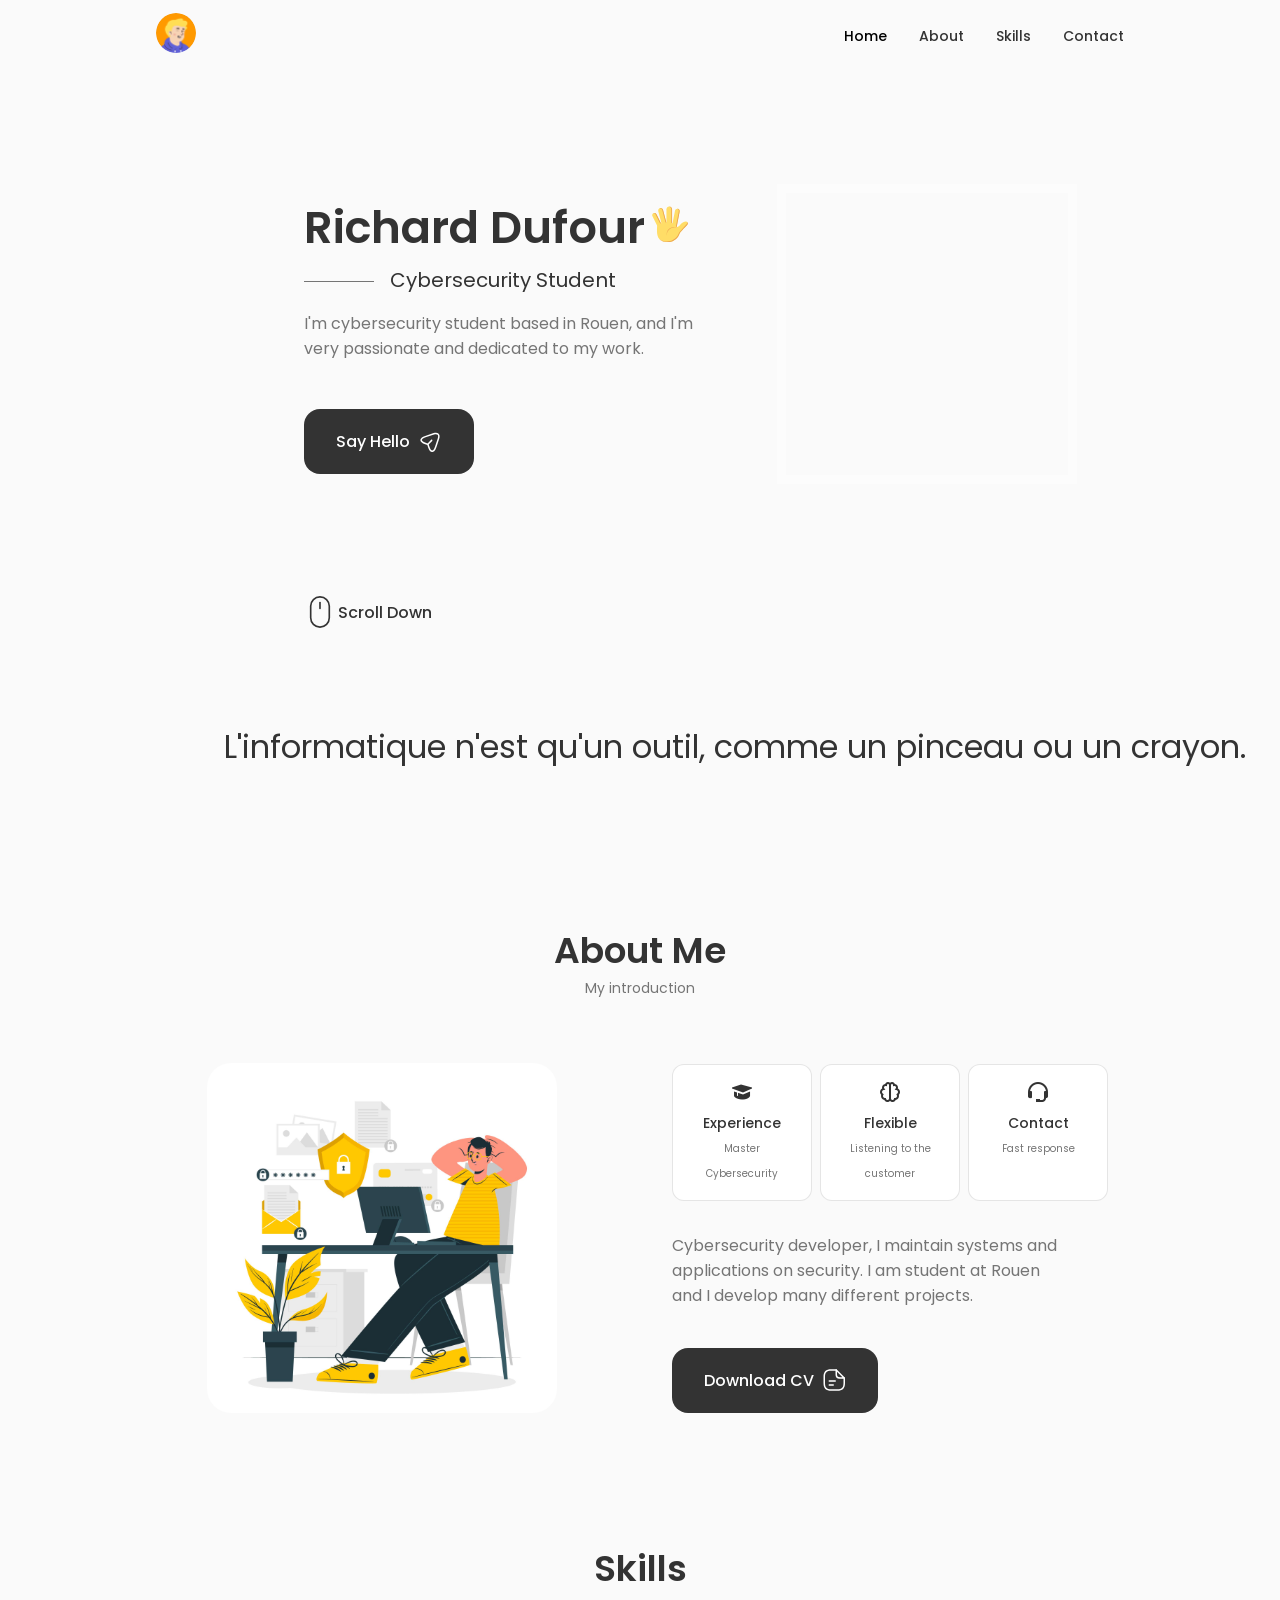
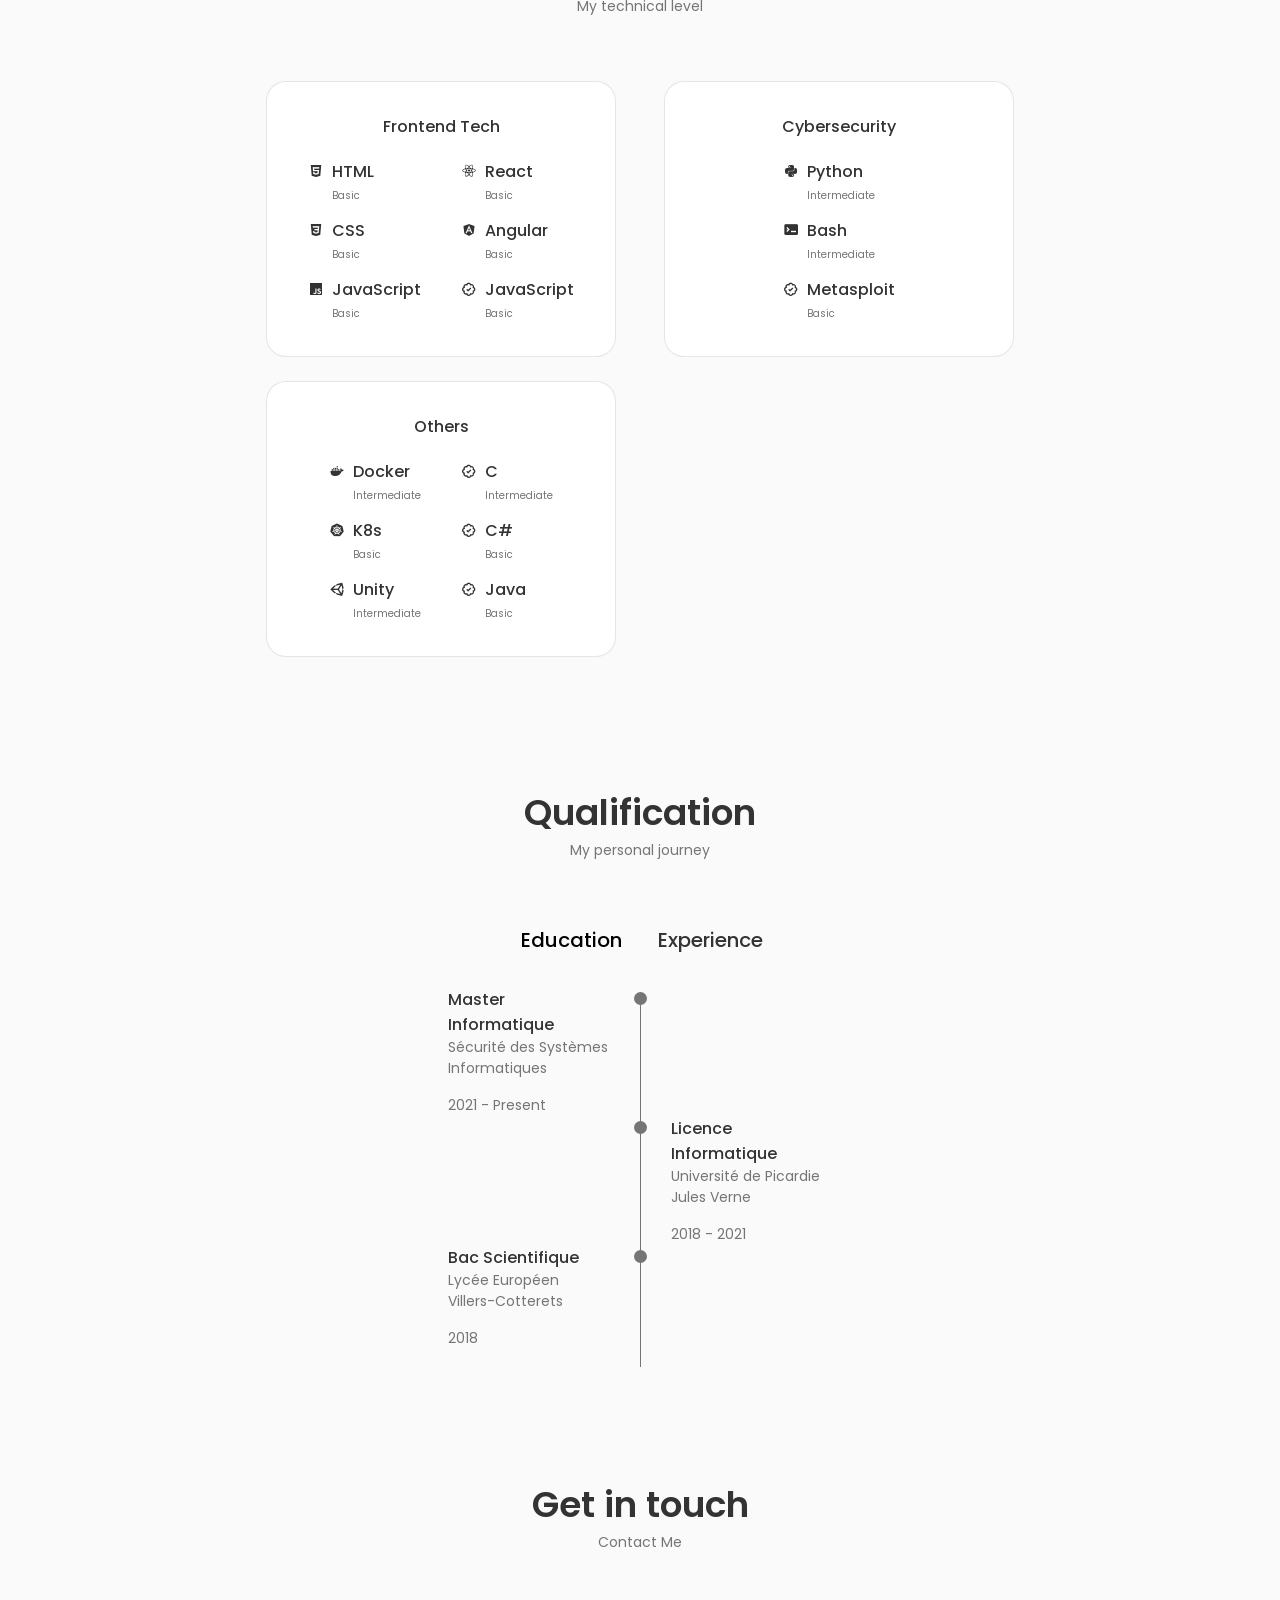
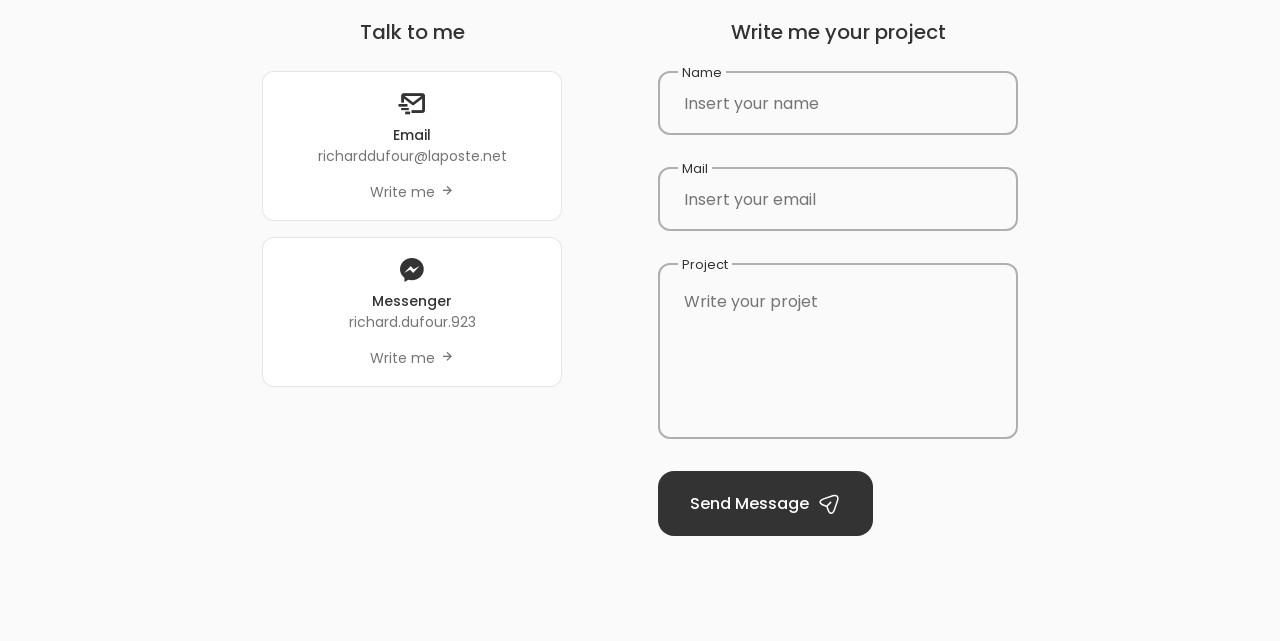
==== index.html @ b5d3a6df "Updates" ====
<!doctype html><html lang="en"><head><meta charset="utf-8"/><link rel="icon" href="/icon.ico"/><meta http-equiv="X-UA-Compatible" content="IE=edge"/><meta name="viewport" content="width=device-width,initial-scale=1"/><link href="https://unpkg.com/boxicons@2.1.4/css/boxicons.min.css" rel="stylesheet"><link rel="stylesheet" href="https://unicons.iconscout.com/release/v4.0.0/css/line.css"><title>RD Website</title><script defer="defer" src="/static/js/main.f5a60c85.js"></script><link href="/static/css/main.98c1e82d.css" rel="stylesheet"></head><body><div id="root"></div></body></html>
---- static/css/main.98c1e82d.css ----
@import url(https://fonts.googleapis.com/css2?family=Poppins:wght@400;500;600&display=swap);@import url(https://fonts.googleapis.com/css2?family=Fredoka+One&display=swap);body{-webkit-font-smoothing:antialiased;-moz-osx-font-smoothing:grayscale;font-family:-apple-system,BlinkMacSystemFont,Segoe UI,Roboto,Oxygen,Ubuntu,Cantarell,Fira Sans,Droid Sans,Helvetica Neue,sans-serif;margin:0}code{font-family:source-code-pro,Menlo,Monaco,Consolas,Courier New,monospace}:root{--header-height:3rem;--hue:0;--sat:0%;--title-color:hsl(var(--hue),var(--sat),20%);--title-color-dark:hsl(var(--hue),var(--sat),0%);--text-color:hsl(var(--hue),var(--sat),46%);--body-color:hsl(var(--hue),var(--sat),98%);--container-color:#fff;--body-font:"Poppins",sans-serif;--big-font-size:3.5rem;--h1-font-size:2.25rem;--h2-font-size:1.5rem;--h3-font-size:1.25rem;--normal-font-size:1rem;--small-font-size:0.875rem;--smaller-font-size:0.813rem;--tiny-font-size:0.625rem;--font-normal:400;--font-medium:500;--font-semi-bold:600;--mb-0-25:0.25rem;--mb-0-5:0.5rem;--mb-0-75:0.75rem;--mb-1:1rem;--mb-1-5:1.5rem;--mb-2:2rem;--mb-2-5:2.5rem;--mb-3:3rem;--z-tooltip:10;--z-fixed:100;--z-modal:1000}@media screen and (max-width:992px){:root{--big-font-size:2.75rem;--h1-font-size:1.5rem;--h2-font-size:1.25rem;--h3-font-size:1rem;--normal-font-size:0.938rem;--small-font-size:0.813rem;--smaller-font-size:0.75rem}}*{box-sizing:border-box;margin:0;padding:0}html{scroll-behavior:smooth}body,button,input,textarea{font-family:Poppins,sans-serif;font-family:var(--body-font);font-size:1rem;font-size:var(--normal-font-size)}body{background-color:#fafafa;background-color:var(--body-color);color:#757575;color:var(--text-color)}h1,h2,h3{color:#333;color:var(--title-color);font-weight:600;font-weight:var(--font-semi-bold)}ul{list-style:none}a{text-decoration:none}button{border:none;cursor:pointer;outline:none}img{height:auto;max-width:100%}.section{padding:6rem 0 2rem}.section__title{color:#333;color:var(--title-color);font-size:2.25rem;font-size:var(--h1-font-size)}.section__subtitle{display:block;font-size:.875rem;font-size:var(--small-font-size);margin-bottom:4rem}.section__subtitle,.section__title{text-align:center}.container{margin-left:auto;margin-right:auto;max-width:968px}.grid{grid-gap:1.5rem;display:grid;gap:1.5rem}.button{background-color:#333;background-color:var(--title-color);border-radius:1rem;color:#fff;color:var(--container-color);display:inline-block;font-weight:500;font-weight:var(--font-medium);padding:1.25rem 2rem}.button:hover{background-color:#000;background-color:var(--title-color-dark)}.button__icon{margin-left:.5rem;margin-left:var(--mb-0-5)}.button--flex{align-items:center;display:inline-flex}@media screen and (max-width:992px){.container{margin-left:1.5rem;margin-left:var(--mb-1-5);margin-right:1.5rem;margin-right:var(--mb-1-5)}.button{padding:1rem 1.75rem}.button__icon{height:22px;width:22px}}@media screen and (max-width:768px){body{margin:0 0 3rem;margin:0 0 var(--header-height) 0}.section{padding:2rem 0 4rem}.section__subtitle{margin-bottom:3rem;margin-bottom:var(--mb-3)}}@media screen and (max-width:350px){:root{--big-font-size:2.25rem}.container{margin-left:1rem;margin-left:var(--mb-1);margin-right:1rem;margin-right:var(--mb-1)}}.header{background-color:var(--body-color);left:0;position:fixed;top:0;width:100%;z-index:var(--z-fixed)}.nav{align-items:center;-webkit-column-gap:1rem;column-gap:1rem;display:flex;height:calc(var(--header-height) + 1.5rem);justify-content:space-between}.nav__logo,.nav__toggle{color:var(--title-color);font-weight:var(--font-medium)}.nav__logo img{width:40px}.nav__list{-webkit-column-gap:2rem;column-gap:2rem;display:flex}.nav__link{align-items:center;color:var(--title-color);display:flex;flex-direction:column;font-size:var(--small-font-size);font-weight:var(--font-medium);transition:.3s}.nav__close,.nav__icon,.nav__toggle{display:none}.active-link,.nav__link:hover{color:var(--title-color-dark)}@media screen and (max-width:768px){.header{border-top:1px solid hsla(0,2%,44%,.49)!important;bottom:0;top:auto}.nav{height:var(--header-height)}.nav__menu{background-color:var(--body-color);border-radius:1.5rem 1.5rem 0 0;bottom:-100%;box-shadow:0 -1px 4px rgba(0,0,0,.15);left:0;padding:2rem 1.5rem 4rem;position:fixed;transition:.3s;width:100%}.show-menu{bottom:0}.nav__list{grid-gap:2rem;display:grid;gap:2rem;grid-template-columns:repeat(3,1fr)}.nav__icon{font-size:1.2rem}.nav__close{bottom:.5rem;color:var(--title-color);cursor:pointer;font-size:1.5rem;position:absolute;right:1.3rem}.nav__close:hover{color:var(--title-color-dark)}.nav__toggle{cursor:pointer;font-size:1.1rem}.nav__close,.nav__icon,.nav__toggle{display:block}}@media screen and (max-width:350px){.nav__menu{padding:2rem .25rem 4rem}.nav__list{-webkit-column-gap:0;column-gap:0}}.home__container{row-gap:7rem}.home__content{align-items:center;-webkit-column-gap:2rem;column-gap:2rem;grid-template-columns:116px repeat(2,1fr);padding-top:5.5rem}.home__social{grid-row-gap:1rem;display:grid;grid-template-columns:-webkit-max-content;grid-template-columns:max-content;row-gap:1rem}.home__social-icon{color:var(--title-color);font-size:1.25rem}.home__social-icon:hover{color:var(--title-color-dark)}.home__title{font-size:2.8rem;margin-bottom:var(--mb-0-25)}.home__hand{height:38px;margin-left:.4rem;width:38px}.home__subtitle{font-size:var(--h3-font-size);font-weight:var(--font-normal);margin-bottom:var(--mb-1);padding-left:5.4rem;position:relative}.home__subtitle:before{background-color:var(--text-color);content:"";height:1px;left:0;position:absolute;top:1rem;width:70px}.home__description{margin-bottom:var(--mb-3);max-width:400px}.home__img{-webkit-animation:profile__animate 8s ease-in-out 1s infinite;animation:profile__animate 8s ease-in-out 1s infinite;background:url(/static/media/test.249091800371456c3251.png);background-position:50%;background-repeat:no-repeat;background-size:cover;box-shadow:inset 0 0 0 9px hsla(0,0%,100%,.3);height:300px;justify-self:center;order:1;width:300px}@-webkit-keyframes profile__animate{0%{border-radius:60% 40% 30% 70%/60% 30% 70% 40%}50%{border-radius:30% 60% 70% 40%/50% 60% 30% 60%}to{border-radius:60% 40% 30% 70%/60% 30% 70% 40%}}@keyframes profile__animate{0%{border-radius:60% 40% 30% 70%/60% 30% 70% 40%}50%{border-radius:30% 60% 70% 40%/50% 60% 30% 60%}to{border-radius:60% 40% 30% 70%/60% 30% 70% 40%}}.home__scroll{margin-left:9.25rem}.wheel{-webkit-animation:scroll 2s ease infinite;animation:scroll 2s ease infinite}@-webkit-keyframes scroll{0%{-webkit-transform:translateY(0);transform:translateY(0)}30%{-webkit-transform:translateY(3.75rem);transform:translateY(3.75rem)}}@keyframes scroll{0%{-webkit-transform:translateY(0);transform:translateY(0)}30%{-webkit-transform:translateY(3.75rem);transform:translateY(3.75rem)}}.home__scroll-name{color:var(--title-color);font-weight:var(--font-medium);margin-left:2px;margin-right:var(--mb-0-25)}.home__scroll-arrow{color:var(--title-color);font-size:1.25rem}@media screen and (max-width:992px){.home__content{-webkit-column-gap:1.25rem;column-gap:1.25rem;grid-template-columns:100px repeat(2,1fr)}.home__hand{height:26px;width:26px}.home__subtitle{margin-bottom:var(--mb-1);padding-left:3.75rem}.home__subtitle:before{top:.8rem;width:42px}.home__description{margin-bottom:var(--mb-2-5);max-width:none}.home__img{box-shadow:inset 0 0 0 8px hsla(0,0%,100%,.3);height:250px;width:250px}.home__scroll{margin-left:7.5rem}}@media screen and (max-width:768px){.home__content{grid-template-columns:.5fr 3fr;padding-top:3.5rem}.home__img{justify-self:auto;order:0}.home__data{grid-column:1/3}.home__img{box-shadow:inset 0 0 0 6px hsla(0,0%,100%,.3);height:200px;width:200px}.home__scroll{display:none}}@media screen and (max-width:350px){.home__img{height:180px;width:180px}.home__hand{height:22px;width:22px}}.test{align-items:center;display:grid;grid-template:100%/3fr repeat(54,1fr) 3fr;height:10rem;overflow:hidden;text-align:center}.cell{height:100%;width:100%;z-index:2}.cell:first-child:hover~.content{--partialString:"L";--size:32px;--color:var(--title-color);left:25em}.cell:nth-child(2):hover~.content{--partialString:"L'";--size:32px;--color:var(--title-color);left:25em}.cell:nth-child(3):hover~.content{--partialString:"L'i";--size:32px;--color:var(--title-color);left:25em}.cell:nth-child(4):hover~.content{--partialString:"L'in";--size:32px;--color:var(--title-color);left:25em}.cell:nth-child(5):hover~.content{--partialString:"L'inf";--size:32px;--color:var(--title-color);left:25em}.cell:nth-child(6):hover~.content{--partialString:"L'info";--size:32px;--color:var(--title-color);left:25em}.cell:nth-child(7):hover~.content{--partialString:"L'infor";--size:32px;--color:var(--title-color);left:25em}.cell:nth-child(8):hover~.content{--partialString:"L'inform";--size:32px;--color:var(--title-color);left:25em}.cell:nth-child(9):hover~.content{--partialString:"L'informa";--size:32px;--color:var(--title-color);left:25em}.cell:nth-child(10):hover~.content{--partialString:"L'informat";--size:32px;--color:var(--title-color);left:25em}.cell:nth-child(11):hover~.content{--partialString:"L'informati";--size:32px;--color:var(--title-color);left:25em}.cell:nth-child(12):hover~.content{--partialString:"L'informatiq";--size:32px;--color:var(--title-color);left:25em}.cell:nth-child(13):hover~.content{--partialString:"L'informatiqu";--size:32px;--color:var(--title-color);left:25em}.cell:nth-child(14):hover~.content{--partialString:"L'informatique";--size:32px;--color:var(--title-color);left:25em}.cell:nth-child(15):hover~.content{--partialString:"L'informatique ";--size:32px;--color:var(--title-color);left:25em}.cell:nth-child(16):hover~.content{--partialString:"L'informatique c";--size:32px;--color:var(--title-color);left:25em}.cell:nth-child(17):hover~.content{--partialString:"L'informatique c'";--size:32px;--color:var(--title-color);left:25em}.cell:nth-child(18):hover~.content{--partialString:"L'informatique c'e";--size:32px;--color:var(--title-color);left:25em}.cell:nth-child(19):hover~.content{--partialString:"L'informatique c'es";--size:32px;--color:var(--title-color);left:25em}.cell:nth-child(20):hover~.content{--partialString:"L'informatique c'est";--size:32px;--color:var(--title-color);left:25em}.cell:nth-child(21):hover~.content{--partialString:"L'informatique c'est ";--size:32px;--color:var(--title-color);left:25em}.cell:nth-child(22):hover~.content{--partialString:"L'informatique c'est m";--size:32px;--color:var(--title-color);left:25em}.cell:nth-child(23):hover~.content{--partialString:"L'informatique c'est ma";--size:32px;--color:var(--title-color);left:25em}.cell:nth-child(24):hover~.content{--partialString:"L'informatique c'est mag";--size:32px;--color:var(--title-color);left:25em}.cell:nth-child(25):hover~.content{--partialString:"L'informatique c'est magi";--size:32px;--color:var(--title-color);left:25em}.cell:nth-child(26):hover~.content{--partialString:"L'informatique c'est magiq";--size:32px;--color:var(--title-color);left:25em}.cell:nth-child(27):hover~.content{--partialString:"L'informatique c'est magiqu";--size:32px;--color:var(--title-color);left:25em}.cell:nth-child(28):hover~.content{--partialString:"L'informatique c'est magique";--size:32px;--color:var(--title-color);left:25em}.cell:nth-child(29):hover~.content{--partialString:"L'informatique c'est magique.";--size:32px;--color:var(--title-color);left:25em}.cell:nth-child(30):hover~.content,.cell:nth-child(31):hover~.content,.cell:nth-child(32):hover~.content,.cell:nth-child(33):hover~.content,.cell:nth-child(34):hover~.content,.cell:nth-child(35):hover~.content{--partialString:"L'informatique c'est magique. ";--size:32px;--color:var(--title-color);left:25em}.cell:nth-child(36):hover~.content{--partialString:"L'informatique c'est magique. 👀";--size:32px;--color:var(--title-color);left:25em}.cell:nth-child(37):hover~.content{--partialString:"L'informatique c'est magique. 🤫";--size:32px;--color:var(--title-color);left:25em}.cell:nth-child(38):hover~.content{--partialString:"L'informatique c'est magique. 😵‍💫";--size:32px;--color:var(--title-color);left:25em}.cell:nth-child(39):hover~.content{--partialString:"L'informatique c'est magique. 🥴";--size:32px;--color:var(--title-color);left:25em}.cell:nth-child(40):hover~.content{--partialString:"L'informatique c'est magique. 🙄";--size:32px;--color:var(--title-color);left:25em}.cell:nth-child(41):hover~.content{--partialString:"L'informatique c'est magique. 🫠";--size:32px;--color:var(--title-color);left:25em}.cell:nth-child(42):hover~.content{--partialString:"L'informatique c'est magique. 🤫";--size:32px;--color:var(--title-color);left:25em}.cell:nth-child(43):hover~.content,.cell:nth-child(44):hover~.content,.cell:nth-child(45):hover~.content,.cell:nth-child(46):hover~.content,.cell:nth-child(47):hover~.content,.cell:nth-child(48):hover~.content,.cell:nth-child(49):hover~.content,.cell:nth-child(50):hover~.content,.cell:nth-child(51):hover~.content,.cell:nth-child(52):hover~.content,.cell:nth-child(53):hover~.content,.cell:nth-child(54):hover~.content,.cell:nth-child(55):hover~.content{--partialString:"L'informatique c'est magique. 🧙";--size:32px;--color:var(--title-color);left:25em}.cell:nth-child(56):hover~.content{--partialString:"L'informatique n'est qu'un outil, comme un pinceau ou un crayon.";--size:32px;--color:var(--title-color);left:13em}.content{--partialString:"L'informatique n'est qu'un outil, comme un pinceau ou un crayon.";--color:#333;--size:2rem;align-items:center;display:grid;left:13em;padding:1em;position:absolute;text-align:center}.text:after{color:var(--color);content:var(--partialString);font-size:var(--size)}@media screen and (max-width:992px){.cell:first-child:hover~.content,.cell:nth-child(10):hover~.content,.cell:nth-child(11):hover~.content,.cell:nth-child(12):hover~.content,.cell:nth-child(13):hover~.content,.cell:nth-child(14):hover~.content,.cell:nth-child(15):hover~.content,.cell:nth-child(16):hover~.content,.cell:nth-child(17):hover~.content,.cell:nth-child(18):hover~.content,.cell:nth-child(19):hover~.content,.cell:nth-child(2):hover~.content,.cell:nth-child(20):hover~.content,.cell:nth-child(21):hover~.content,.cell:nth-child(22):hover~.content,.cell:nth-child(23):hover~.content,.cell:nth-child(24):hover~.content,.cell:nth-child(25):hover~.content,.cell:nth-child(26):hover~.content,.cell:nth-child(27):hover~.content,.cell:nth-child(28):hover~.content,.cell:nth-child(29):hover~.content,.cell:nth-child(3):hover~.content,.cell:nth-child(30):hover~.content,.cell:nth-child(31):hover~.content,.cell:nth-child(32):hover~.content,.cell:nth-child(33):hover~.content,.cell:nth-child(34):hover~.content,.cell:nth-child(35):hover~.content,.cell:nth-child(36):hover~.content,.cell:nth-child(37):hover~.content,.cell:nth-child(38):hover~.content,.cell:nth-child(39):hover~.content,.cell:nth-child(4):hover~.content,.cell:nth-child(40):hover~.content,.cell:nth-child(41):hover~.content,.cell:nth-child(42):hover~.content,.cell:nth-child(43):hover~.content,.cell:nth-child(44):hover~.content,.cell:nth-child(45):hover~.content,.cell:nth-child(46):hover~.content,.cell:nth-child(47):hover~.content,.cell:nth-child(48):hover~.content,.cell:nth-child(49):hover~.content,.cell:nth-child(5):hover~.content,.cell:nth-child(50):hover~.content,.cell:nth-child(51):hover~.content,.cell:nth-child(52):hover~.content,.cell:nth-child(53):hover~.content,.cell:nth-child(54):hover~.content,.cell:nth-child(55):hover~.content,.cell:nth-child(6):hover~.content,.cell:nth-child(7):hover~.content,.cell:nth-child(8):hover~.content,.cell:nth-child(9):hover~.content{left:13em}.cell:nth-child(56):hover~.content,.content{left:2em}}@media screen and (max-width:768px){.test{display:none}}.about__container{align-items:center;-webkit-column-gap:4rem;column-gap:4rem;grid-template-columns:repeat(2,1fr)}.about__img{border-radius:1.5rem;justify-self:center;width:350px}.about__info{gap:.5rem;grid-template-columns:repeat(3,140px);margin-bottom:var(--mb-2)}.about__box{background-color:var(--container-color);border:1px solid rgba(0,0,0,.1);border-radius:.75rem;padding:1rem 1.25rem;text-align:center}.about__icon{color:var(--title-color);font-size:1.5rem;margin-bottom:var(--mb-0-5)}.about__title{font-size:var(--small-font-size);font-weight:var(--font-medium)}.about__subtitle{font-size:var(--tiny-font-size)}.about__description{margin-bottom:var(--mb-2-5);padding:0 4rem 0 0}@media screen and (max-width:992px){.about__container{grid-template-columns:1fr;row-gap:2.5rem}.about__img{width:220px}.about__box{padding:.75rem .5rem}.about__data{text-align:center}.about__info{justify-content:center}.about__description{margin-bottom:2rem;padding:0 5rem}}@media screen and (max-width:576px){.about__info{grid-template-columns:repeat(3,1fr)}.about__description{padding:0}}@media screen and (max-width:350px){.about__info{grid-template-columns:repeat(2,1fr)}}.skills__container{-webkit-column-gap:3rem;column-gap:3rem;grid-template-columns:repeat(2,350px);justify-content:center}.skills__content{background-color:var(--container-color);border:1px solid rgba(0,0,0,.1);border-radius:1.25rem;padding:2rem 4rem}.skills__title{font-size:var(--normal-font-size);font-weight:var(--font-medium);margin-bottom:var(--mb-1-5);text-align:center}.skills__box{-webkit-column-gap:2.5rem;column-gap:2.5rem;display:flex;justify-content:center}.skills__group{grid-row-gap:1rem;align-items:flex-start;display:grid;row-gap:1rem}.skills__data{-webkit-column-gap:.5rem;column-gap:.5rem;display:flex}.skills .bx{color:var(--title-color);font-size:1rem}.skills__name{font-size:var(--normal-font-size);font-weight:var(--font-medium);line-height:18px}.skills__level{font-size:var(--tiny-font-size)}@media screen and (max-width:992px){.skills__container{grid-template-columns:-webkit-max-content;grid-template-columns:max-content;row-gap:2rem}}@media screen and (max-width:576px){.skills__container{grid-template-columns:1fr}.skills__content{padding:1.5rem}}@media screen and (max-width:350px){.skills__box{-webkit-column-gap:1.25rem;column-gap:1.25rem}.skills__name{font-size:var(--small-font-size)}}.qualification__container{max-width:768px}.qualification__tabs{display:flex;justify-content:center;margin-bottom:var(--mb-2)}.qualification__button{color:var(--title-color);cursor:pointer;font-size:var(--h3-font-size);font-weight:var(--font-medium);margin:0 var(--mb-1)}.qualification__button:hover{box-shadow:0 4px 2px -2px #000;color:var(--title-color-dark)}.qualification__icon{font-size:1.8rem;margin-right:var(--mb-0-25)}.qualification__active{color:var(--title-color-dark)}.qualification__sections{display:grid;grid-template-columns:.5fr;justify-content:center}.qualification__content{display:none}.qualification__content-active{display:block}.qualification__data{grid-column-gap:1.5rem;-webkit-column-gap:1.5rem;column-gap:1.5rem;display:grid;grid-template-columns:1fr -webkit-max-content 1fr;grid-template-columns:1fr max-content 1fr}.qualification__title{font-size:var(--normal-font-size);font-weight:var(--font-medium)}.qualification__subtitle{display:inline-block;margin-bottom:var(--mb-1)}.qualification__calender,.qualification__subtitle{font-size:var(--small-font-size)}.qualification__rounder{background-color:var(--text-color);border-radius:50%;display:inline-block;height:13px;width:13px}.qualification__line{background-color:var(--text-color);display:block;height:100%;-webkit-transform:translate(6px,-7px);transform:translate(6px,-7px);width:1px}@media screen and (max-width:992px){.qualification__container{margin-left:auto;margin-right:auto}}@media screen and (max-width:768px){.qualification__container{margin-left:var(--mb-1-5);margin-right:var(--mb-1-5)}}@media screen and (max-width:576px){.qualification__sections{grid-template-columns:none}.qualification__button{margin:0 var(--mb-0-75)}}@media screen and (max-width:350px){.qualification__data{gap:.5rem}}.contact__container{-webkit-column-gap:6rem;column-gap:6rem;grid-template-columns:repeat(2,-webkit-max-content);grid-template-columns:repeat(2,max-content);justify-content:center;padding-bottom:3rem}.contact__title{font-size:var(--h3-font-size);font-weight:var(--font-medium);margin-bottom:var(--mb-1-5);text-align:center}.contact__info{grid-row-gap:1rem;display:grid;grid-template-columns:300px;row-gap:1rem}.contact__card{background-color:var(--container-color);border:1px solid rgba(0,0,0,.1);border-radius:.75rem;padding:1rem;text-align:center}.contact__card-icon{color:var(--title-color);font-size:2rem;margin-bottom:var(--mb-0-25)}.contact__card-data,.contact__card-title{font-size:var(--small-font-size)}.contact__card-title{font-weight:var(--font-medium)}.contact__card-data{display:block;margin-bottom:var(--mb-0-75)}.contact__button{align-items:center;color:var(--text-color);-webkit-column-gap:.25rem;column-gap:.25rem;display:inline-block;font-size:var(--small-font-size);justify-content:center}.contact__button-icon{font-size:1rem;transition:.3s}.contact__button:hover .contact__button-icon{-webkit-transform:translate(.25rem);transform:translate(.25rem)}.contact__form{width:360px}.contact__form-div{height:4rem;margin-bottom:var(--mb-2);position:relative}.contact__form-input{background:none;border:2px solid rgba(0,0,0,.3);border-radius:.75rem;color:var(--text-color);height:100%;left:0;outline:none;padding:1.5rem;position:absolute;top:0;width:100%;z-index:1}.contact__form-tag{background-color:var(--body-color);color:var(--title-color);font-size:var(--smaller-font-size);left:1.25rem;padding:.25rem;position:absolute;top:-.75rem;z-index:10}.contact__form-area{height:11rem}.contact__form-area textarea{resize:none}@media screen and (max-width:992px){.contact__container{-webkit-column-gap:3rem;column-gap:3rem}}@media screen and (max-width:768px){.contact__container{grid-template-columns:1fr;row-gap:3rem}.contact__info{justify-content:center}.contact__form{margin:0 auto}}@media screen and (max-width:576px){.contact__info{grid-template-columns:1fr}.contact__form{width:100%}}
/*# sourceMappingURL=main.98c1e82d.css.map*/
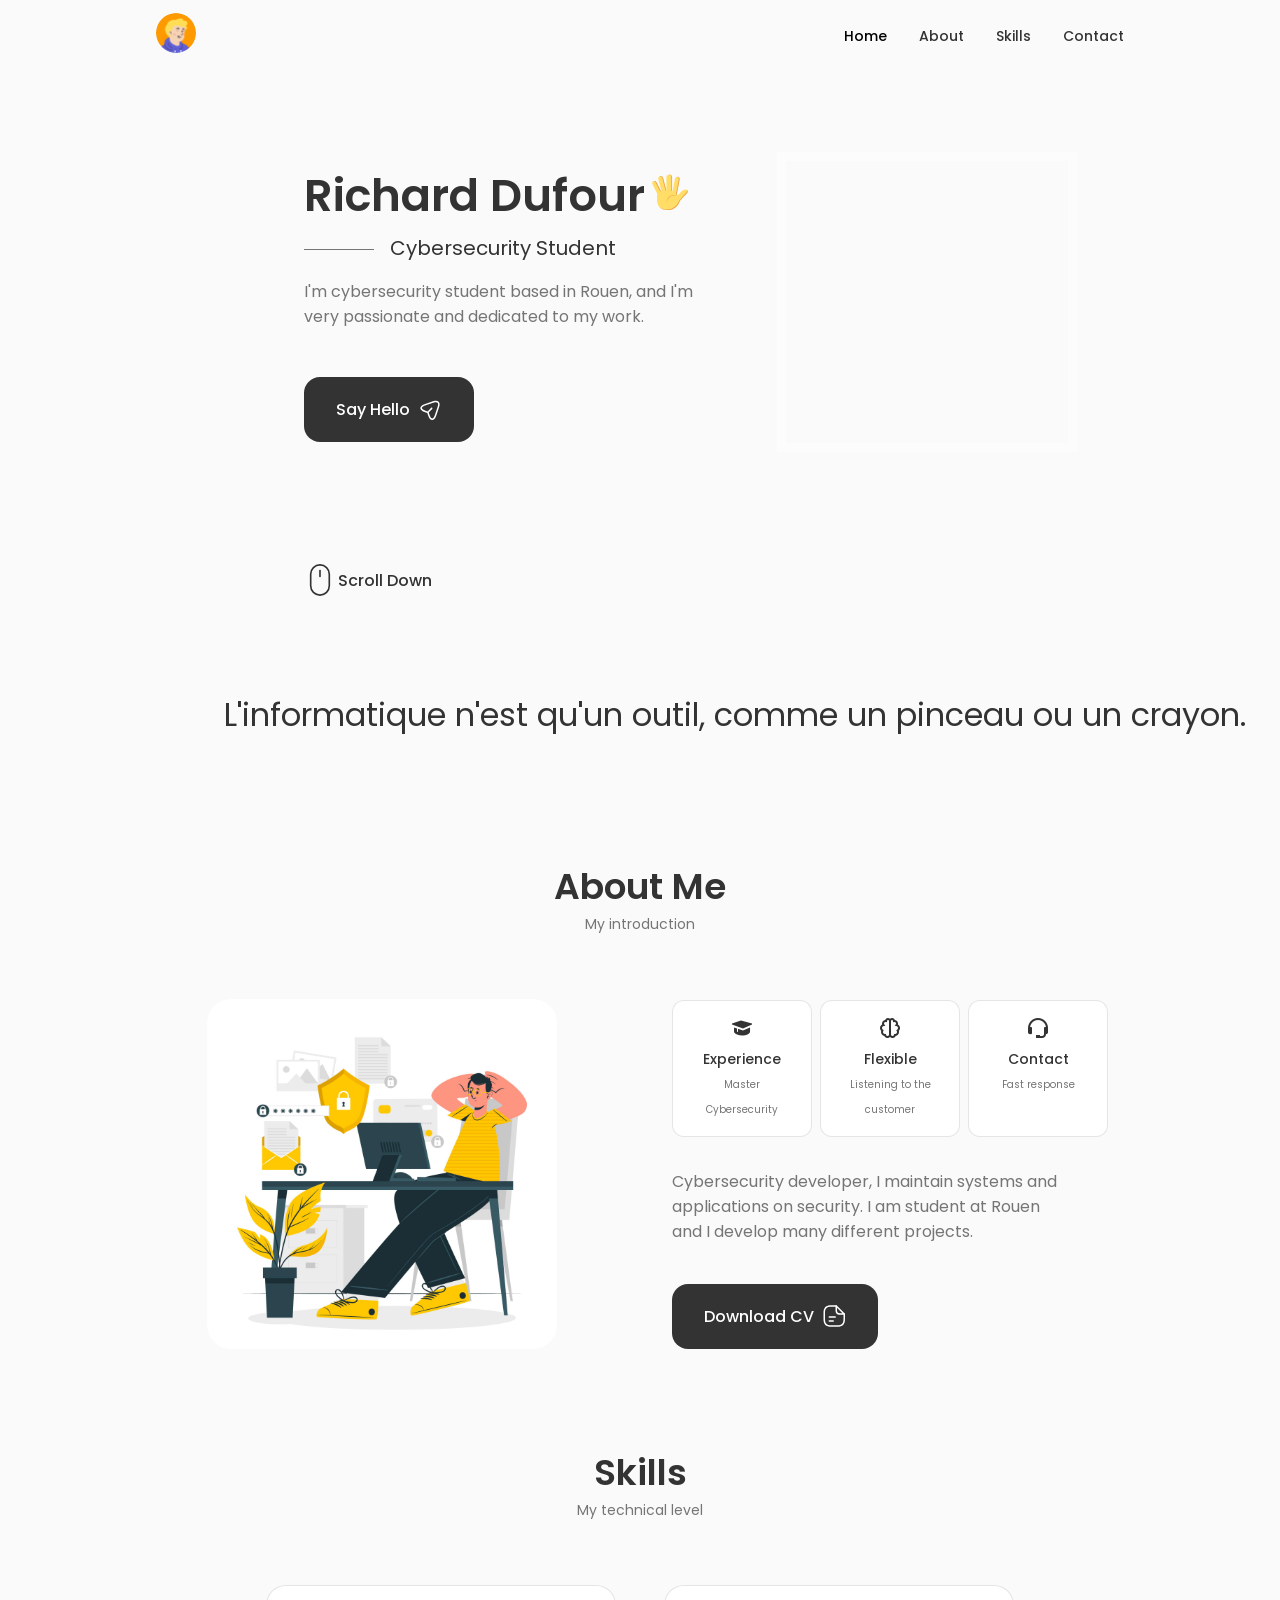
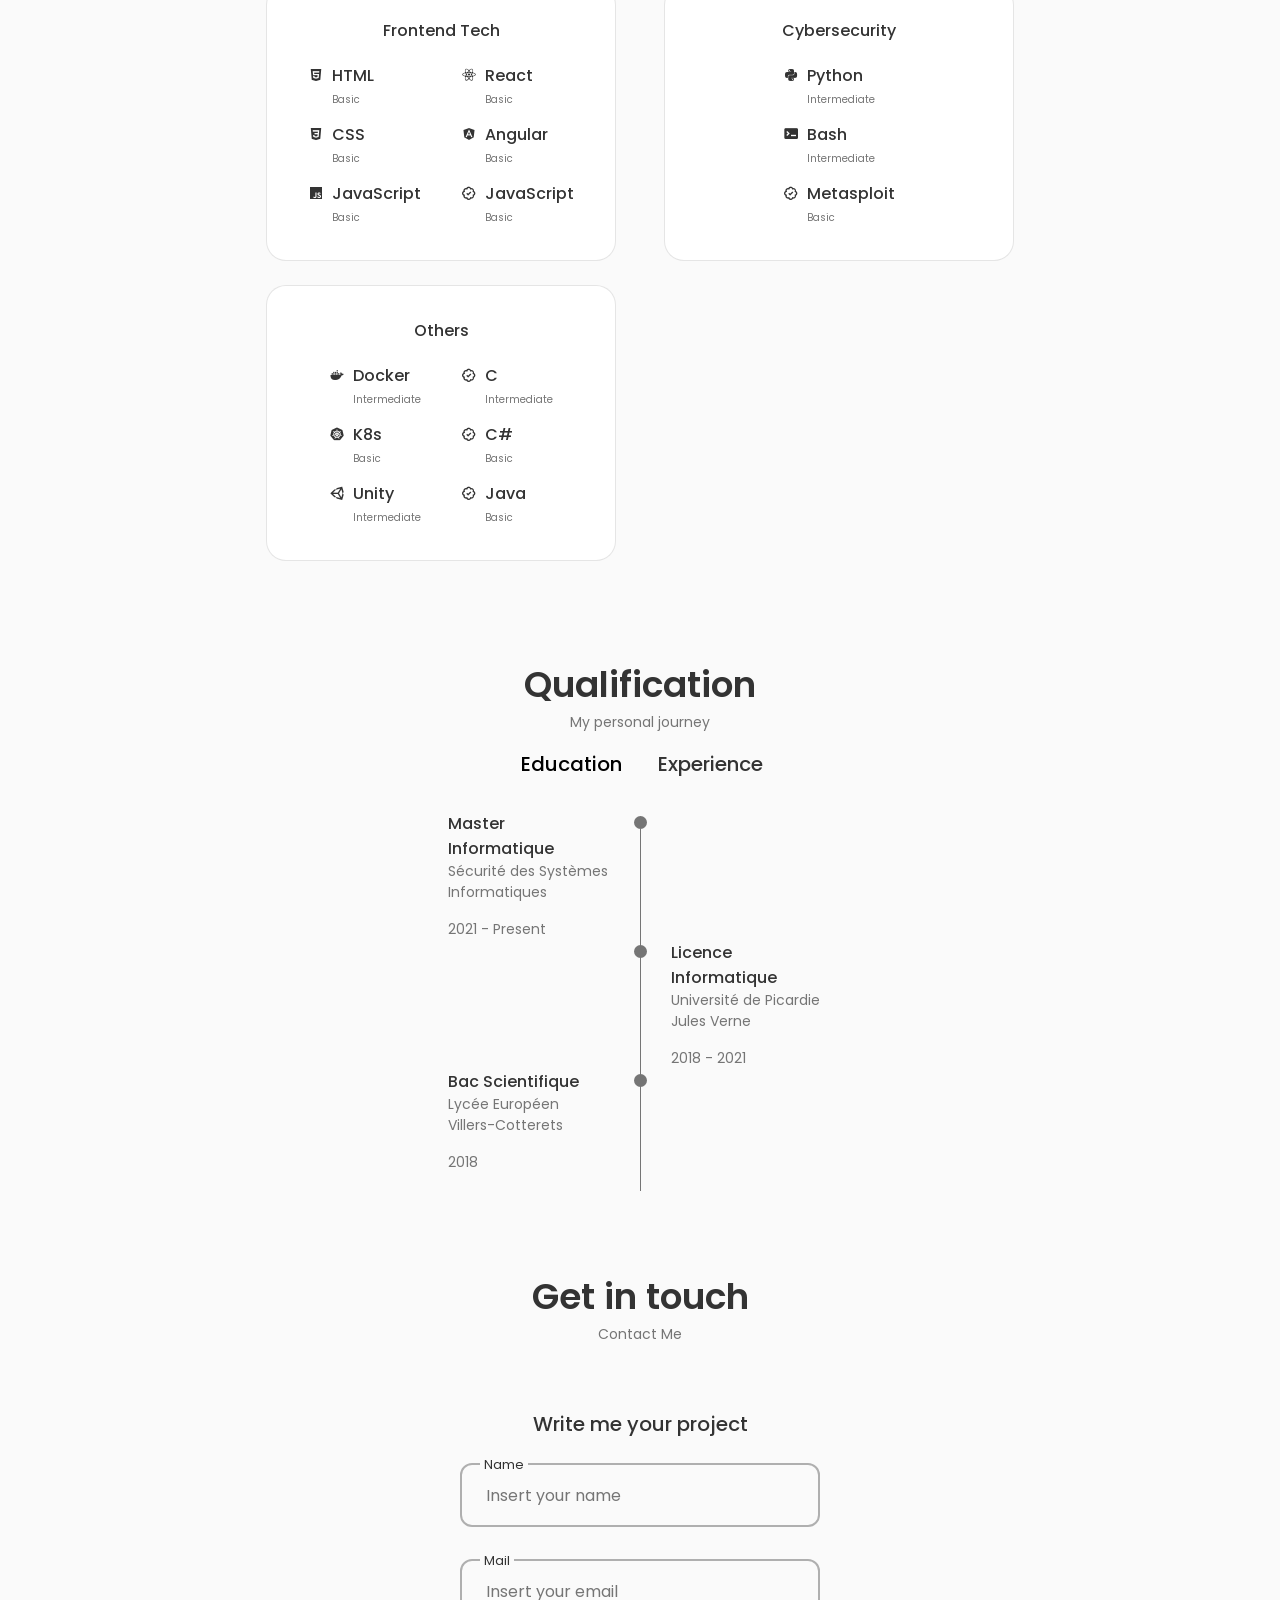
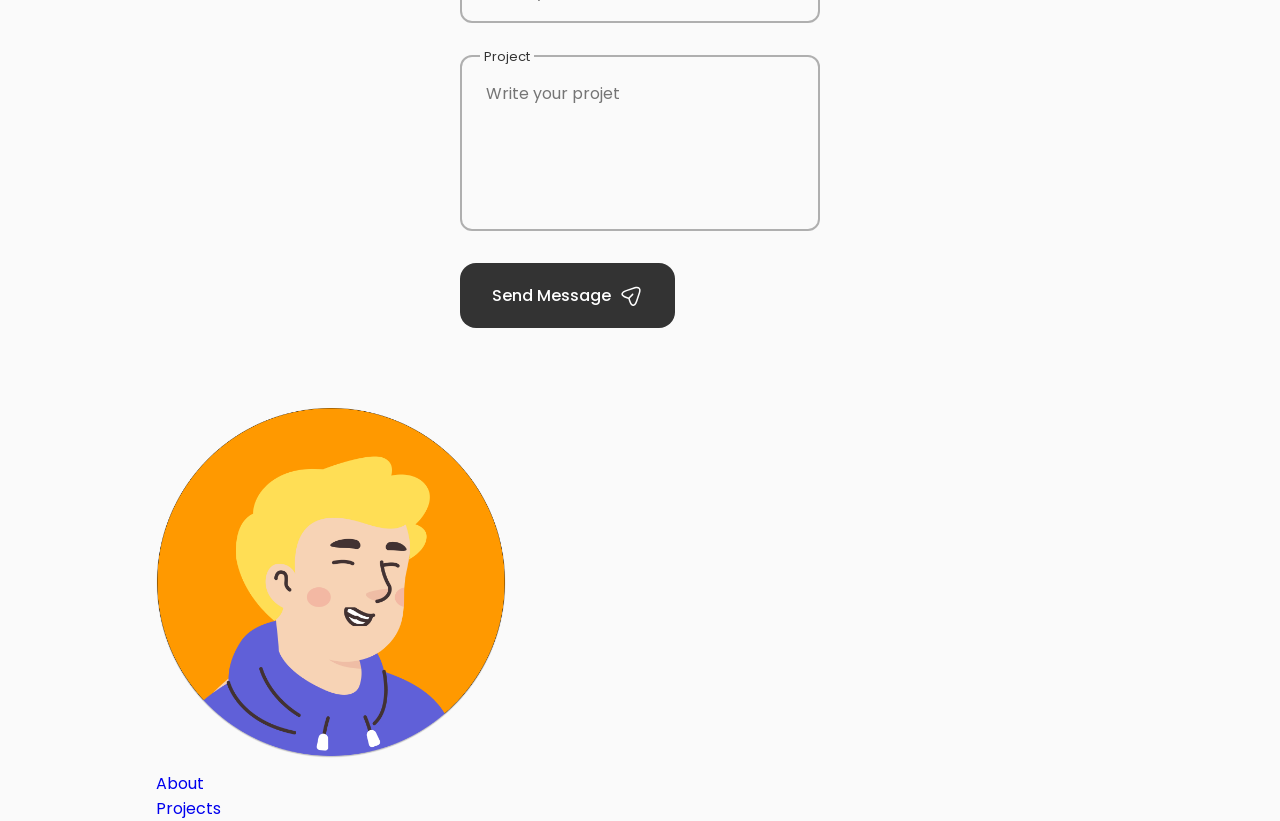
==== commit dc2e3661: "Updates" ====
--- a/index.html
+++ b/index.html
@@ -1 +1 @@
-<!doctype html><html lang="en"><head><meta charset="utf-8"/><link rel="icon" href="/icon.ico"/><meta http-equiv="X-UA-Compatible" content="IE=edge"/><meta name="viewport" content="width=device-width,initial-scale=1"/><link href="https://unpkg.com/boxicons@2.1.4/css/boxicons.min.css" rel="stylesheet"><link rel="stylesheet" href="https://unicons.iconscout.com/release/v4.0.0/css/line.css"><title>RD Website</title><script defer="defer" src="/static/js/main.f5a60c85.js"></script><link href="/static/css/main.98c1e82d.css" rel="stylesheet"></head><body><div id="root"></div></body></html>+<!doctype html><html lang="en"><head><meta charset="utf-8"/><link rel="icon" href="/icon.ico"/><meta http-equiv="X-UA-Compatible" content="IE=edge"/><meta name="viewport" content="width=device-width,initial-scale=1"/><link href="https://unpkg.com/boxicons@2.1.4/css/boxicons.min.css" rel="stylesheet"><link rel="stylesheet" href="https://unicons.iconscout.com/release/v4.0.0/css/line.css"><title>RD Website</title><script defer="defer" src="/static/js/main.3480d76b.js"></script><link href="/static/css/main.612f932b.css" rel="stylesheet"></head><body><div id="root"></div></body></html>
--- a/static/css/main.612f932b.css
+++ b/static/css/main.612f932b.css
@@ -0,0 +1,2 @@
+@import url(https://fonts.googleapis.com/css2?family=Poppins:wght@400;500;600&display=swap);@import url(https://fonts.googleapis.com/css2?family=Fredoka+One&display=swap);body{-webkit-font-smoothing:antialiased;-moz-osx-font-smoothing:grayscale;font-family:-apple-system,BlinkMacSystemFont,Segoe UI,Roboto,Oxygen,Ubuntu,Cantarell,Fira Sans,Droid Sans,Helvetica Neue,sans-serif;margin:0}code{font-family:source-code-pro,Menlo,Monaco,Consolas,Courier New,monospace}:root{--header-height:3rem;--hue:0;--sat:0%;--title-color:hsl(var(--hue),var(--sat),20%);--title-color-dark:hsl(var(--hue),var(--sat),0%);--text-color:hsl(var(--hue),var(--sat),46%);--body-color:hsl(var(--hue),var(--sat),98%);--container-color:#fff;--body-font:"Poppins",sans-serif;--big-font-size:3.5rem;--h1-font-size:2.25rem;--h2-font-size:1.5rem;--h3-font-size:1.25rem;--normal-font-size:1rem;--small-font-size:0.875rem;--smaller-font-size:0.813rem;--tiny-font-size:0.625rem;--font-normal:400;--font-medium:500;--font-semi-bold:600;--mb-0-25:0.25rem;--mb-0-5:0.5rem;--mb-0-75:0.75rem;--mb-1:1rem;--mb-1-5:1.5rem;--mb-2:2rem;--mb-2-5:2.5rem;--mb-3:3rem;--z-tooltip:10;--z-fixed:100;--z-modal:1000}@media screen and (max-width:992px){:root{--big-font-size:2.75rem;--h1-font-size:1.5rem;--h2-font-size:1.25rem;--h3-font-size:1rem;--normal-font-size:0.938rem;--small-font-size:0.813rem;--smaller-font-size:0.75rem}}*{box-sizing:border-box;margin:0;padding:0}html{scroll-behavior:smooth}body,button,input,textarea{font-family:Poppins,sans-serif;font-family:var(--body-font);font-size:1rem;font-size:var(--normal-font-size)}body{background-color:#fafafa;background-color:var(--body-color);color:#757575;color:var(--text-color)}h1,h2,h3{color:#333;color:var(--title-color);font-weight:600;font-weight:var(--font-semi-bold)}ul{list-style:none}a{text-decoration:none}button{border:none;cursor:pointer;outline:none}img{height:auto;max-width:100%}.section{padding:4rem 0 2rem}.section__title{color:#333;color:var(--title-color);font-size:2.25rem;font-size:var(--h1-font-size)}.section__subtitle{display:block;font-size:.875rem;font-size:var(--small-font-size);margin-bottom:4rem}.section__subtitle,.section__title{text-align:center}.container{margin-left:auto;margin-right:auto;max-width:968px}.grid{grid-gap:1.5rem;display:grid;gap:1.5rem}.button{background-color:#333;background-color:var(--title-color);border-radius:1rem;color:#fff;color:var(--container-color);display:inline-block;font-weight:500;font-weight:var(--font-medium);padding:1.25rem 2rem}.button:hover{background-color:#000;background-color:var(--title-color-dark)}.button__icon{margin-left:.5rem;margin-left:var(--mb-0-5)}.button--flex{align-items:center;display:inline-flex}@media screen and (max-width:992px){.container{margin-left:1.5rem;margin-left:var(--mb-1-5);margin-right:1.5rem;margin-right:var(--mb-1-5)}.button{padding:1rem 1.75rem}.button__icon{height:22px;width:22px}}@media screen and (max-width:768px){body{margin:0 0 3rem;margin:0 0 var(--header-height) 0}.section{padding:2rem 0 4rem}.section__subtitle{margin-bottom:3rem;margin-bottom:var(--mb-3)}}@media screen and (max-width:350px){:root{--big-font-size:2.25rem}.container{margin-left:1rem;margin-left:var(--mb-1);margin-right:1rem;margin-right:var(--mb-1)}}.header{background-color:var(--body-color);left:0;position:fixed;top:0;width:100%;z-index:var(--z-fixed)}.nav{align-items:center;-webkit-column-gap:1rem;column-gap:1rem;display:flex;height:calc(var(--header-height) + 1.5rem);justify-content:space-between}.nav__logo,.nav__toggle{color:var(--title-color);font-weight:var(--font-medium)}.nav__logo img{width:40px}.nav__list{-webkit-column-gap:2rem;column-gap:2rem;display:flex}.nav__link{align-items:center;color:var(--title-color);display:flex;flex-direction:column;font-size:var(--small-font-size);font-weight:var(--font-medium);transition:.3s}.nav__close,.nav__icon,.nav__toggle{display:none}.active-link,.nav__link:hover{color:var(--title-color-dark)}@media screen and (max-width:768px){.header{border-top:1px solid hsla(0,2%,44%,.49)!important;bottom:0;top:auto}.nav{height:var(--header-height)}.nav__menu{background-color:var(--body-color);border-radius:1.5rem 1.5rem 0 0;bottom:-100%;box-shadow:0 -1px 4px rgba(0,0,0,.15);left:0;padding:2rem 1.5rem 4rem;position:fixed;transition:.3s;width:100%}.show-menu{bottom:0}.nav__list{grid-gap:2rem;display:grid;gap:2rem;grid-template-columns:repeat(3,1fr)}.nav__icon{font-size:1.2rem}.nav__close{bottom:.5rem;color:var(--title-color);cursor:pointer;font-size:1.5rem;position:absolute;right:1.3rem}.nav__close:hover{color:var(--title-color-dark)}.nav__toggle{cursor:pointer;font-size:1.1rem}.nav__close,.nav__icon,.nav__toggle{display:block}}@media screen and (max-width:350px){.nav__menu{padding:2rem .25rem 4rem}.nav__list{-webkit-column-gap:0;column-gap:0}}.home__container{row-gap:7rem}.home__content{align-items:center;-webkit-column-gap:2rem;column-gap:2rem;grid-template-columns:116px repeat(2,1fr);padding-top:5.5rem}.home__social{grid-row-gap:1rem;display:grid;grid-template-columns:-webkit-max-content;grid-template-columns:max-content;row-gap:1rem}.home__social-icon{color:var(--title-color);font-size:1.25rem}.home__social-icon:hover{color:var(--title-color-dark)}.home__title{font-size:2.8rem;margin-bottom:var(--mb-0-25)}.home__hand{height:38px;margin-left:.4rem;width:38px}.home__subtitle{font-size:var(--h3-font-size);font-weight:var(--font-normal);margin-bottom:var(--mb-1);padding-left:5.4rem;position:relative}.home__subtitle:before{background-color:var(--text-color);content:"";height:1px;left:0;position:absolute;top:1rem;width:70px}.home__description{margin-bottom:var(--mb-3);max-width:400px}.home__img{-webkit-animation:profile__animate 8s ease-in-out 1s infinite;animation:profile__animate 8s ease-in-out 1s infinite;background:url(/static/media/test.249091800371456c3251.png);background-position:50%;background-repeat:no-repeat;background-size:cover;box-shadow:inset 0 0 0 9px hsla(0,0%,100%,.3);height:300px;justify-self:center;order:1;width:300px}@-webkit-keyframes profile__animate{0%{border-radius:60% 40% 30% 70%/60% 30% 70% 40%}50%{border-radius:30% 60% 70% 40%/50% 60% 30% 60%}to{border-radius:60% 40% 30% 70%/60% 30% 70% 40%}}@keyframes profile__animate{0%{border-radius:60% 40% 30% 70%/60% 30% 70% 40%}50%{border-radius:30% 60% 70% 40%/50% 60% 30% 60%}to{border-radius:60% 40% 30% 70%/60% 30% 70% 40%}}.home__scroll{margin-left:9.25rem}.wheel{-webkit-animation:scroll 2s ease infinite;animation:scroll 2s ease infinite}@-webkit-keyframes scroll{0%{-webkit-transform:translateY(0);transform:translateY(0)}30%{-webkit-transform:translateY(3.75rem);transform:translateY(3.75rem)}}@keyframes scroll{0%{-webkit-transform:translateY(0);transform:translateY(0)}30%{-webkit-transform:translateY(3.75rem);transform:translateY(3.75rem)}}.home__scroll-name{color:var(--title-color);font-weight:var(--font-medium);margin-left:2px;margin-right:var(--mb-0-25)}.home__scroll-arrow{color:var(--title-color);font-size:1.25rem}@media screen and (max-width:992px){.home__content{-webkit-column-gap:1.25rem;column-gap:1.25rem;grid-template-columns:100px repeat(2,1fr)}.home__hand{height:26px;width:26px}.home__subtitle{margin-bottom:var(--mb-1);padding-left:3.75rem}.home__subtitle:before{top:.8rem;width:42px}.home__description{margin-bottom:var(--mb-2-5);max-width:none}.home__img{box-shadow:inset 0 0 0 8px hsla(0,0%,100%,.3);height:250px;width:250px}.home__scroll{margin-left:7.5rem}}@media screen and (max-width:768px){.home__content{grid-template-columns:.5fr 3fr;padding-top:3.5rem}.home__img{justify-self:auto;order:0}.home__data{grid-column:1/3}.home__img{box-shadow:inset 0 0 0 6px hsla(0,0%,100%,.3);height:200px;width:200px}.home__scroll{display:none}}@media screen and (max-width:350px){.home__img{height:180px;width:180px}.home__hand{height:22px;width:22px}}.test{align-items:center;display:grid;grid-template:100%/3fr repeat(54,1fr) 3fr;height:10rem;overflow:hidden;text-align:center}.cell{height:100%;width:100%;z-index:2}.cell:first-child:hover~.content{--partialString:"L";--size:32px;--color:var(--title-color);left:25em}.cell:nth-child(2):hover~.content{--partialString:"L'";--size:32px;--color:var(--title-color);left:25em}.cell:nth-child(3):hover~.content{--partialString:"L'i";--size:32px;--color:var(--title-color);left:25em}.cell:nth-child(4):hover~.content{--partialString:"L'in";--size:32px;--color:var(--title-color);left:25em}.cell:nth-child(5):hover~.content{--partialString:"L'inf";--size:32px;--color:var(--title-color);left:25em}.cell:nth-child(6):hover~.content{--partialString:"L'info";--size:32px;--color:var(--title-color);left:25em}.cell:nth-child(7):hover~.content{--partialString:"L'infor";--size:32px;--color:var(--title-color);left:25em}.cell:nth-child(8):hover~.content{--partialString:"L'inform";--size:32px;--color:var(--title-color);left:25em}.cell:nth-child(9):hover~.content{--partialString:"L'informa";--size:32px;--color:var(--title-color);left:25em}.cell:nth-child(10):hover~.content{--partialString:"L'informat";--size:32px;--color:var(--title-color);left:25em}.cell:nth-child(11):hover~.content{--partialString:"L'informati";--size:32px;--color:var(--title-color);left:25em}.cell:nth-child(12):hover~.content{--partialString:"L'informatiq";--size:32px;--color:var(--title-color);left:25em}.cell:nth-child(13):hover~.content{--partialString:"L'informatiqu";--size:32px;--color:var(--title-color);left:25em}.cell:nth-child(14):hover~.content{--partialString:"L'informatique";--size:32px;--color:var(--title-color);left:25em}.cell:nth-child(15):hover~.content{--partialString:"L'informatique ";--size:32px;--color:var(--title-color);left:25em}.cell:nth-child(16):hover~.content{--partialString:"L'informatique c";--size:32px;--color:var(--title-color);left:25em}.cell:nth-child(17):hover~.content{--partialString:"L'informatique c'";--size:32px;--color:var(--title-color);left:25em}.cell:nth-child(18):hover~.content{--partialString:"L'informatique c'e";--size:32px;--color:var(--title-color);left:25em}.cell:nth-child(19):hover~.content{--partialString:"L'informatique c'es";--size:32px;--color:var(--title-color);left:25em}.cell:nth-child(20):hover~.content{--partialString:"L'informatique c'est";--size:32px;--color:var(--title-color);left:25em}.cell:nth-child(21):hover~.content{--partialString:"L'informatique c'est ";--size:32px;--color:var(--title-color);left:25em}.cell:nth-child(22):hover~.content{--partialString:"L'informatique c'est m";--size:32px;--color:var(--title-color);left:25em}.cell:nth-child(23):hover~.content{--partialString:"L'informatique c'est ma";--size:32px;--color:var(--title-color);left:25em}.cell:nth-child(24):hover~.content{--partialString:"L'informatique c'est mag";--size:32px;--color:var(--title-color);left:25em}.cell:nth-child(25):hover~.content{--partialString:"L'informatique c'est magi";--size:32px;--color:var(--title-color);left:25em}.cell:nth-child(26):hover~.content{--partialString:"L'informatique c'est magiq";--size:32px;--color:var(--title-color);left:25em}.cell:nth-child(27):hover~.content{--partialString:"L'informatique c'est magiqu";--size:32px;--color:var(--title-color);left:25em}.cell:nth-child(28):hover~.content{--partialString:"L'informatique c'est magique";--size:32px;--color:var(--title-color);left:25em}.cell:nth-child(29):hover~.content{--partialString:"L'informatique c'est magique.";--size:32px;--color:var(--title-color);left:25em}.cell:nth-child(30):hover~.content,.cell:nth-child(31):hover~.content,.cell:nth-child(32):hover~.content,.cell:nth-child(33):hover~.content,.cell:nth-child(34):hover~.content,.cell:nth-child(35):hover~.content{--partialString:"L'informatique c'est magique. ";--size:32px;--color:var(--title-color);left:25em}.cell:nth-child(36):hover~.content{--partialString:"L'informatique c'est magique. 👀";--size:32px;--color:var(--title-color);left:25em}.cell:nth-child(37):hover~.content{--partialString:"L'informatique c'est magique. 🤫";--size:32px;--color:var(--title-color);left:25em}.cell:nth-child(38):hover~.content{--partialString:"L'informatique c'est magique. 😵‍💫";--size:32px;--color:var(--title-color);left:25em}.cell:nth-child(39):hover~.content{--partialString:"L'informatique c'est magique. 🥴";--size:32px;--color:var(--title-color);left:25em}.cell:nth-child(40):hover~.content{--partialString:"L'informatique c'est magique. 🙄";--size:32px;--color:var(--title-color);left:25em}.cell:nth-child(41):hover~.content{--partialString:"L'informatique c'est magique. 🫠";--size:32px;--color:var(--title-color);left:25em}.cell:nth-child(42):hover~.content{--partialString:"L'informatique c'est magique. 🤫";--size:32px;--color:var(--title-color);left:25em}.cell:nth-child(43):hover~.content,.cell:nth-child(44):hover~.content,.cell:nth-child(45):hover~.content,.cell:nth-child(46):hover~.content,.cell:nth-child(47):hover~.content,.cell:nth-child(48):hover~.content,.cell:nth-child(49):hover~.content,.cell:nth-child(50):hover~.content,.cell:nth-child(51):hover~.content,.cell:nth-child(52):hover~.content,.cell:nth-child(53):hover~.content,.cell:nth-child(54):hover~.content,.cell:nth-child(55):hover~.content{--partialString:"L'informatique c'est magique. 🧙";--size:32px;--color:var(--title-color);left:25em}.cell:nth-child(56):hover~.content{--partialString:"L'informatique n'est qu'un outil, comme un pinceau ou un crayon.";--size:32px;--color:var(--title-color);left:13em}.content{--partialString:"L'informatique n'est qu'un outil, comme un pinceau ou un crayon.";--color:#333;--size:2rem;align-items:center;display:grid;left:13em;padding:1em;position:absolute;text-align:center}.text:after{color:var(--color);content:var(--partialString);font-size:var(--size)}@media screen and (max-width:992px){.cell:first-child:hover~.content,.cell:nth-child(10):hover~.content,.cell:nth-child(11):hover~.content,.cell:nth-child(12):hover~.content,.cell:nth-child(13):hover~.content,.cell:nth-child(14):hover~.content,.cell:nth-child(15):hover~.content,.cell:nth-child(16):hover~.content,.cell:nth-child(17):hover~.content,.cell:nth-child(18):hover~.content,.cell:nth-child(19):hover~.content,.cell:nth-child(2):hover~.content,.cell:nth-child(20):hover~.content,.cell:nth-child(21):hover~.content,.cell:nth-child(22):hover~.content,.cell:nth-child(23):hover~.content,.cell:nth-child(24):hover~.content,.cell:nth-child(25):hover~.content,.cell:nth-child(26):hover~.content,.cell:nth-child(27):hover~.content,.cell:nth-child(28):hover~.content,.cell:nth-child(29):hover~.content,.cell:nth-child(3):hover~.content,.cell:nth-child(30):hover~.content,.cell:nth-child(31):hover~.content,.cell:nth-child(32):hover~.content,.cell:nth-child(33):hover~.content,.cell:nth-child(34):hover~.content,.cell:nth-child(35):hover~.content,.cell:nth-child(36):hover~.content,.cell:nth-child(37):hover~.content,.cell:nth-child(38):hover~.content,.cell:nth-child(39):hover~.content,.cell:nth-child(4):hover~.content,.cell:nth-child(40):hover~.content,.cell:nth-child(41):hover~.content,.cell:nth-child(42):hover~.content,.cell:nth-child(43):hover~.content,.cell:nth-child(44):hover~.content,.cell:nth-child(45):hover~.content,.cell:nth-child(46):hover~.content,.cell:nth-child(47):hover~.content,.cell:nth-child(48):hover~.content,.cell:nth-child(49):hover~.content,.cell:nth-child(5):hover~.content,.cell:nth-child(50):hover~.content,.cell:nth-child(51):hover~.content,.cell:nth-child(52):hover~.content,.cell:nth-child(53):hover~.content,.cell:nth-child(54):hover~.content,.cell:nth-child(55):hover~.content,.cell:nth-child(6):hover~.content,.cell:nth-child(7):hover~.content,.cell:nth-child(8):hover~.content,.cell:nth-child(9):hover~.content{left:13em}.cell:nth-child(56):hover~.content,.content{left:2em}}@media screen and (max-width:768px){.test{display:none}}.about__container{align-items:center;-webkit-column-gap:4rem;column-gap:4rem;grid-template-columns:repeat(2,1fr)}.about__img{border-radius:1.5rem;justify-self:center;width:350px}.about__info{gap:.5rem;grid-template-columns:repeat(3,140px);margin-bottom:var(--mb-2)}.about__box{background-color:var(--container-color);border:1px solid rgba(0,0,0,.1);border-radius:.75rem;padding:1rem 1.25rem;text-align:center}.about__icon{color:var(--title-color);font-size:1.5rem;margin-bottom:var(--mb-0-5)}.about__title{font-size:var(--small-font-size);font-weight:var(--font-medium)}.about__subtitle{font-size:var(--tiny-font-size)}.about__description{margin-bottom:var(--mb-2-5);padding:0 4rem 0 0}@media screen and (max-width:992px){.about__container{grid-template-columns:1fr;row-gap:2.5rem}.about__img{width:220px}.about__box{padding:.75rem .5rem}.about__data{text-align:center}.about__info{justify-content:center}.about__description{margin-bottom:2rem;padding:0 5rem}}@media screen and (max-width:576px){.about__info{grid-template-columns:repeat(3,1fr)}.about__description{padding:0}}@media screen and (max-width:350px){.about__info{grid-template-columns:repeat(2,1fr)}}.skills__container{-webkit-column-gap:3rem;column-gap:3rem;grid-template-columns:repeat(2,350px);justify-content:center}.skills__content{background-color:var(--container-color);border:1px solid rgba(0,0,0,.1);border-radius:1.25rem;padding:2rem 4rem}.skills__title{font-size:var(--normal-font-size);font-weight:var(--font-medium);margin-bottom:var(--mb-1-5);text-align:center}.skills__box{-webkit-column-gap:2.5rem;column-gap:2.5rem;display:flex;justify-content:center}.skills__group{grid-row-gap:1rem;align-items:flex-start;display:grid;row-gap:1rem}.skills__data{-webkit-column-gap:.5rem;column-gap:.5rem;display:flex}.skills .bx{color:var(--title-color);font-size:1rem}.skills__name{font-size:var(--normal-font-size);font-weight:var(--font-medium);line-height:18px}.skills__level{font-size:var(--tiny-font-size)}@media screen and (max-width:992px){.skills__container{grid-template-columns:-webkit-max-content;grid-template-columns:max-content;row-gap:2rem}}@media screen and (max-width:576px){.skills__container{grid-template-columns:1fr}.skills__content{padding:1.5rem}}@media screen and (max-width:350px){.skills__box{-webkit-column-gap:1.25rem;column-gap:1.25rem}.skills__name{font-size:var(--small-font-size)}}.qualification__container{max-width:768px}.qualification__tabs{display:flex;justify-content:center;margin-bottom:var(--mb-2)}.qualification__button{color:var(--title-color);cursor:pointer;font-size:var(--h3-font-size);font-weight:var(--font-medium);margin:0 var(--mb-1)}.qualification__button:hover{box-shadow:0 4px 2px -2px #000;color:var(--title-color-dark)}.qualification__icon{font-size:1.8rem;margin-right:var(--mb-0-25)}.qualification__active{color:var(--title-color-dark)}.qualification__sections{display:grid;grid-template-columns:.5fr;justify-content:center}.qualification__content{display:none}.qualification__content-active{display:block}.qualification__data{grid-column-gap:1.5rem;-webkit-column-gap:1.5rem;column-gap:1.5rem;display:grid;grid-template-columns:1fr -webkit-max-content 1fr;grid-template-columns:1fr max-content 1fr}.qualification__title{font-size:var(--normal-font-size);font-weight:var(--font-medium)}.qualification__subtitle{display:inline-block;margin-bottom:var(--mb-1)}.qualification__calender,.qualification__subtitle{font-size:var(--small-font-size)}.qualification__rounder{background-color:var(--text-color);border-radius:50%;display:inline-block;height:13px;width:13px}.qualification__line{background-color:var(--text-color);display:block;height:100%;-webkit-transform:translate(6px,-7px);transform:translate(6px,-7px);width:1px}.section__subtitle-qualification{margin-bottom:1rem}@media screen and (max-width:992px){.qualification__container{margin-left:auto;margin-right:auto}}@media screen and (max-width:768px){.qualification__container{margin-left:var(--mb-1-5);margin-right:var(--mb-1-5)}}@media screen and (max-width:576px){.qualification__sections{grid-template-columns:none}.qualification__button{margin:0 var(--mb-0-75)}}@media screen and (max-width:350px){.qualification__data{gap:.5rem}}.contact__container{-webkit-column-gap:6rem;column-gap:6rem;grid-template-columns:repeat(1,-webkit-max-content);grid-template-columns:repeat(1,max-content);justify-content:center;padding-bottom:3rem}.contact__title{font-size:var(--h3-font-size);font-weight:var(--font-medium);margin-bottom:var(--mb-1-5);text-align:center}.contact__info{grid-row-gap:1rem;display:grid;grid-template-columns:300px;row-gap:1rem}.contact__card{background-color:var(--container-color);border:1px solid rgba(0,0,0,.1);border-radius:.75rem;padding:1rem;text-align:center}.contact__card-icon{color:var(--title-color);font-size:2rem;margin-bottom:var(--mb-0-25)}.contact__card-data,.contact__card-title{font-size:var(--small-font-size)}.contact__card-title{font-weight:var(--font-medium)}.contact__card-data{display:block;margin-bottom:var(--mb-0-75)}.contact__button{align-items:center;color:var(--text-color);-webkit-column-gap:.25rem;column-gap:.25rem;display:inline-block;font-size:var(--small-font-size);justify-content:center}.contact__button-icon{font-size:1rem;transition:.3s}.contact__button:hover .contact__button-icon{-webkit-transform:translate(.25rem);transform:translate(.25rem)}.contact__form{width:360px}.contact__form-div{height:4rem;margin-bottom:var(--mb-2);position:relative}.contact__form-input{background:none;border:2px solid rgba(0,0,0,.3);border-radius:.75rem;color:var(--text-color);height:100%;left:0;outline:none;padding:1.5rem;position:absolute;top:0;width:100%;z-index:1}.contact__form-tag{background-color:var(--body-color);color:var(--title-color);font-size:var(--smaller-font-size);left:1.25rem;padding:.25rem;position:absolute;top:-.75rem;z-index:10}.contact__form-area{height:11rem}.contact__form-area textarea{resize:none}@media screen and (max-width:992px){.contact__container{-webkit-column-gap:3rem;column-gap:3rem}}@media screen and (max-width:768px){.contact__container{grid-template-columns:1fr;row-gap:3rem}.contact__info{justify-content:center}.contact__form{margin:0 auto}}@media screen and (max-width:576px){.contact__info{grid-template-columns:1fr}.contact__form{width:100%}}
+/*# sourceMappingURL=main.612f932b.css.map*/
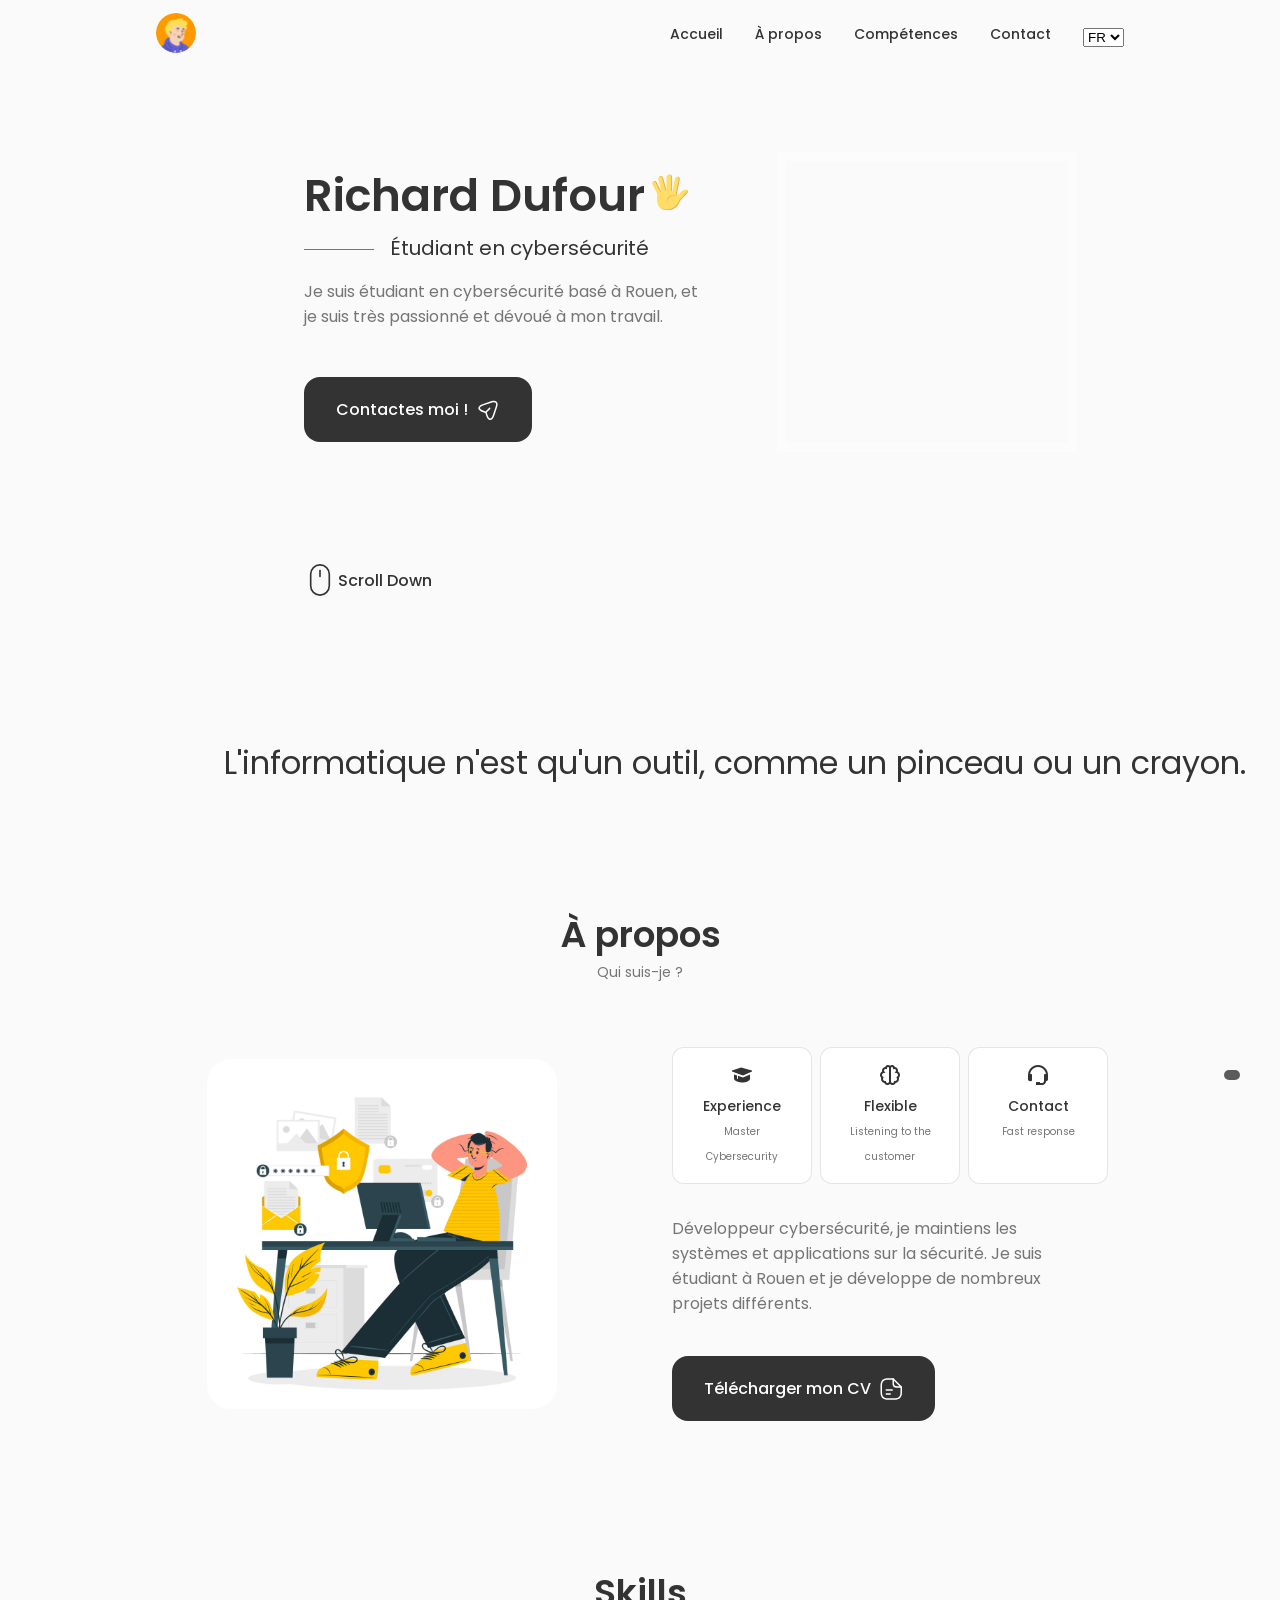
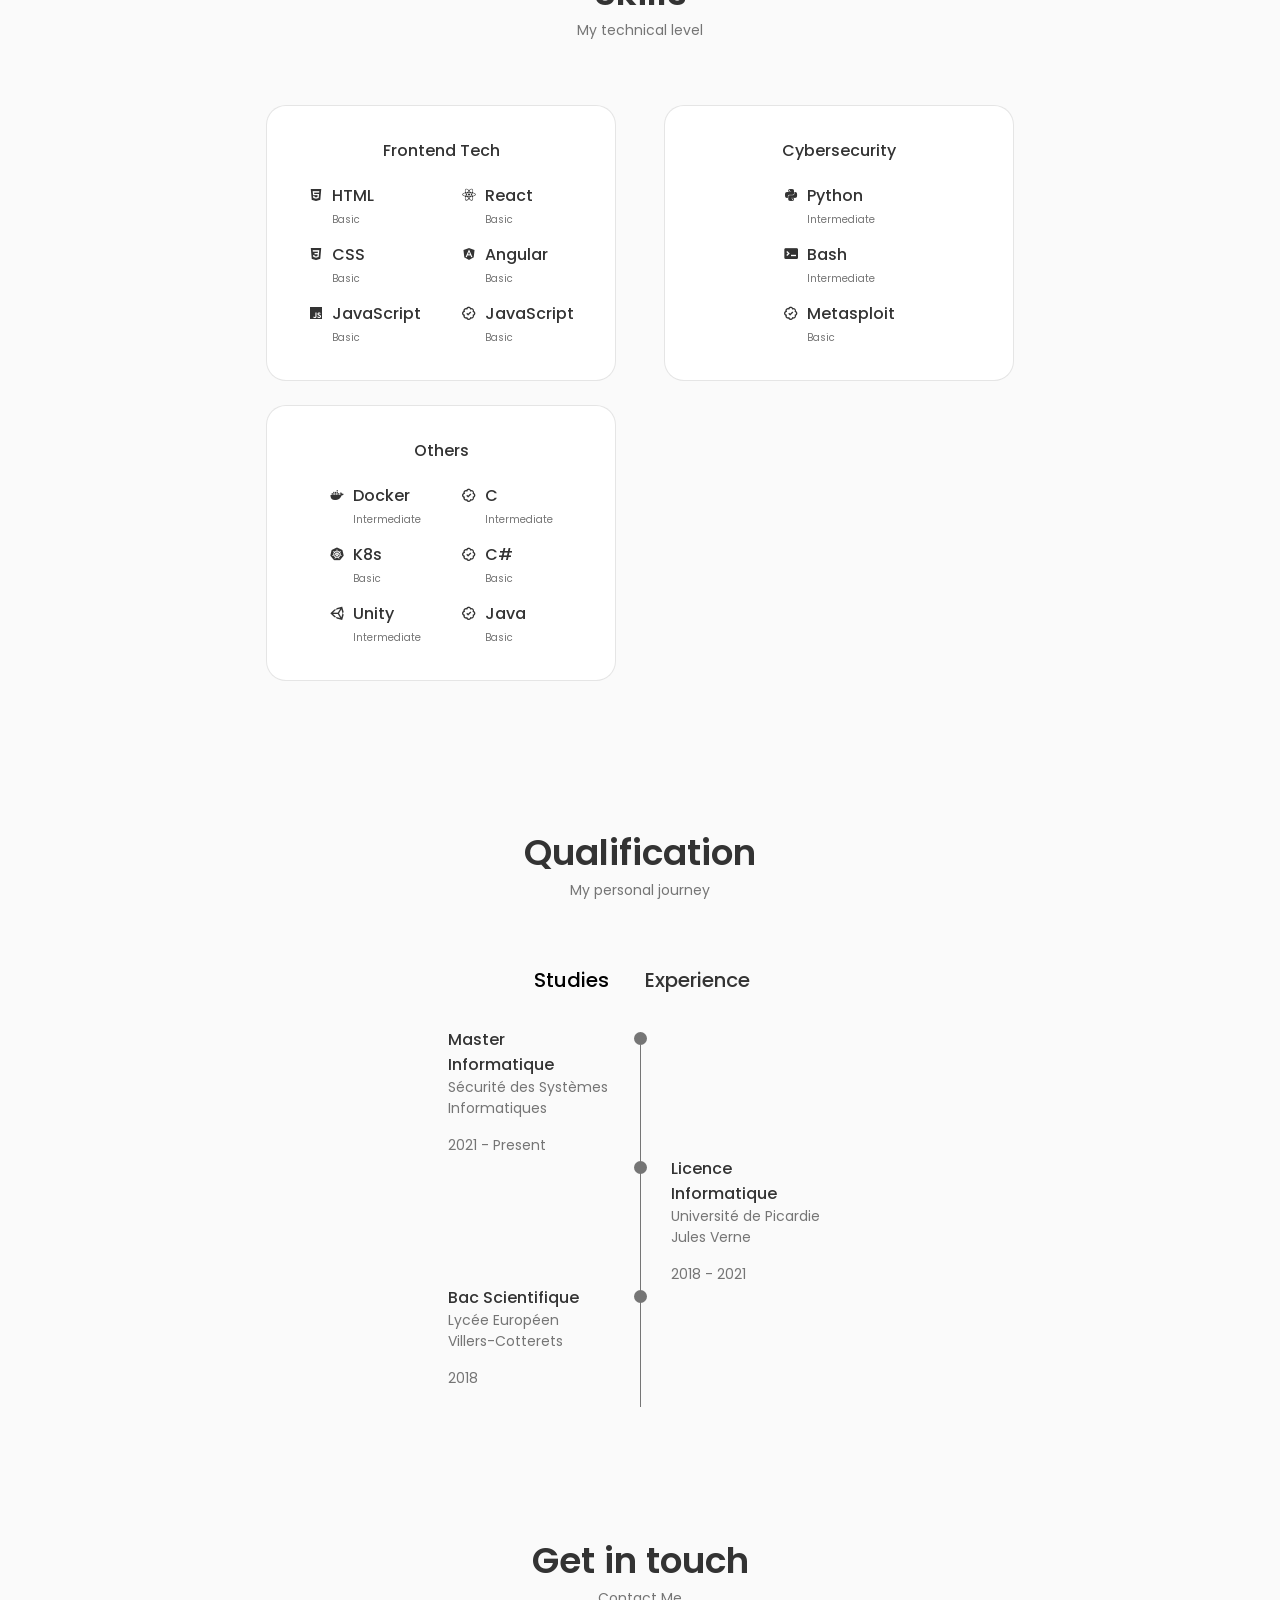
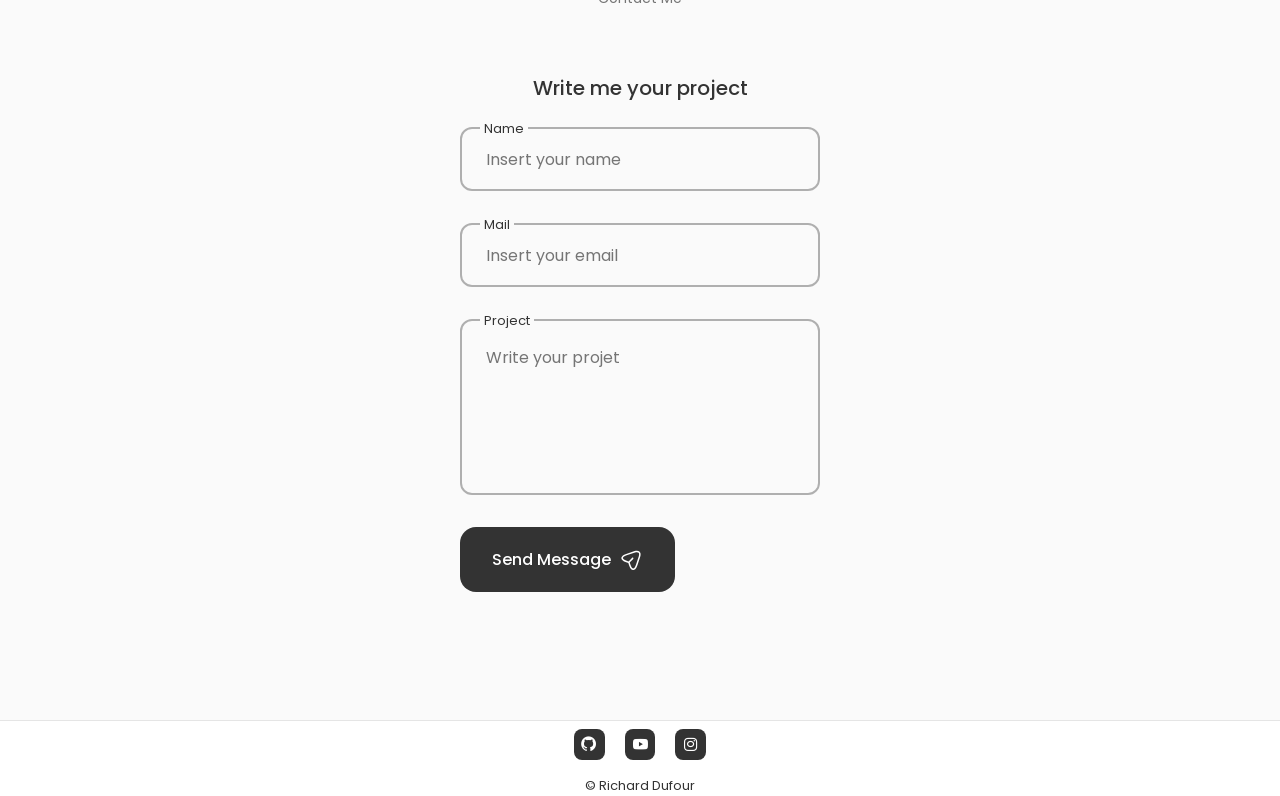
==== commit a8006174: "Updates" ====
--- a/index.html
+++ b/index.html
@@ -1 +1 @@
-<!doctype html><html lang="en"><head><meta charset="utf-8"/><link rel="icon" href="/icon.ico"/><meta http-equiv="X-UA-Compatible" content="IE=edge"/><meta name="viewport" content="width=device-width,initial-scale=1"/><link href="https://unpkg.com/boxicons@2.1.4/css/boxicons.min.css" rel="stylesheet"><link rel="stylesheet" href="https://unicons.iconscout.com/release/v4.0.0/css/line.css"><title>RD Website</title><script defer="defer" src="/static/js/main.3480d76b.js"></script><link href="/static/css/main.612f932b.css" rel="stylesheet"></head><body><div id="root"></div></body></html>+<!doctype html><html lang="en"><head><meta charset="utf-8"/><link rel="icon" href="/icon.ico"/><meta http-equiv="X-UA-Compatible" content="IE=edge"/><meta name="viewport" content="width=device-width,initial-scale=1"/><link href="https://unpkg.com/boxicons@2.1.4/css/boxicons.min.css" rel="stylesheet"><link rel="stylesheet" href="https://unicons.iconscout.com/release/v4.0.0/css/line.css"><title>RD Website</title><script defer="defer" src="/static/js/main.3921d83c.js"></script><link href="/static/css/main.50411ba9.css" rel="stylesheet"></head><body><div id="root"></div></body></html>
--- a/static/css/main.50411ba9.css
+++ b/static/css/main.50411ba9.css
@@ -0,0 +1,2 @@
+@import url(https://fonts.googleapis.com/css2?family=Poppins:wght@400;500;600&display=swap);@import url(https://fonts.googleapis.com/css2?family=Fredoka+One&display=swap);body{-webkit-font-smoothing:antialiased;-moz-osx-font-smoothing:grayscale;font-family:-apple-system,BlinkMacSystemFont,Segoe UI,Roboto,Oxygen,Ubuntu,Cantarell,Fira Sans,Droid Sans,Helvetica Neue,sans-serif;margin:0}code{font-family:source-code-pro,Menlo,Monaco,Consolas,Courier New,monospace}:root{--header-height:3rem;--hue:0;--sat:0%;--title-color:hsl(var(--hue),var(--sat),20%);--title-color-dark:hsl(var(--hue),var(--sat),0%);--text-color:hsl(var(--hue),var(--sat),46%);--body-color:hsl(var(--hue),var(--sat),98%);--container-color:#fff;--body-font:"Poppins",sans-serif;--big-font-size:3.5rem;--h1-font-size:2.25rem;--h2-font-size:1.5rem;--h3-font-size:1.25rem;--normal-font-size:1rem;--small-font-size:0.875rem;--smaller-font-size:0.813rem;--tiny-font-size:0.625rem;--font-normal:400;--font-medium:500;--font-semi-bold:600;--mb-0-25:0.25rem;--mb-0-5:0.5rem;--mb-0-75:0.75rem;--mb-1:1rem;--mb-1-5:1.5rem;--mb-2:2rem;--mb-2-5:2.5rem;--mb-3:3rem;--z-tooltip:10;--z-fixed:100;--z-modal:1000}@media screen and (max-width:992px){:root{--big-font-size:2.75rem;--h1-font-size:1.5rem;--h2-font-size:1.25rem;--h3-font-size:1rem;--normal-font-size:0.938rem;--small-font-size:0.813rem;--smaller-font-size:0.75rem}}*{box-sizing:border-box;margin:0;padding:0}html{scroll-behavior:smooth}body,button,input,textarea{font-family:Poppins,sans-serif;font-family:var(--body-font);font-size:1rem;font-size:var(--normal-font-size)}body{background-color:#fafafa;background-color:var(--body-color);color:#757575;color:var(--text-color)}h1,h2,h3{color:#333;color:var(--title-color);font-weight:600;font-weight:var(--font-semi-bold)}ul{list-style:none}a{text-decoration:none}button{border:none;cursor:pointer;outline:none}img{height:auto;max-width:100%}.section{padding:4rem 0 5rem}.section__title{color:#333;color:var(--title-color);font-size:2.25rem;font-size:var(--h1-font-size)}.section__subtitle{display:block;font-size:.875rem;font-size:var(--small-font-size);margin-bottom:4rem}.section__subtitle,.section__title{text-align:center}.container{margin-left:auto;margin-right:auto;max-width:968px}.grid{grid-gap:1.5rem;display:grid;gap:1.5rem}.button{background-color:#333;background-color:var(--title-color);border-radius:1rem;color:#fff;color:var(--container-color);display:inline-block;font-weight:500;font-weight:var(--font-medium);padding:1.25rem 2rem}.button:hover{background-color:#000;background-color:var(--title-color-dark)}.button__icon{margin-left:.5rem;margin-left:var(--mb-0-5)}.button--flex{align-items:center;display:inline-flex}@media screen and (max-width:992px){.container{margin-left:1.5rem;margin-left:var(--mb-1-5);margin-right:1.5rem;margin-right:var(--mb-1-5)}.button{padding:1rem 1.75rem}.button__icon{height:22px;width:22px}}@media screen and (max-width:768px){body{margin:0 0 3rem;margin:0 0 var(--header-height) 0}.section{padding:2rem 0 4rem}.section__subtitle{margin-bottom:3rem;margin-bottom:var(--mb-3)}}@media screen and (max-width:350px){:root{--big-font-size:2.25rem}.container{margin-left:1rem;margin-left:var(--mb-1);margin-right:1rem;margin-right:var(--mb-1)}}.header{background-color:var(--body-color);left:0;position:fixed;top:0;width:100%;z-index:var(--z-fixed)}.scroll-header{box-shadow:0 -1px 4px rgba(0,0,0,.15)}.nav{align-items:center;-webkit-column-gap:1rem;column-gap:1rem;display:flex;height:calc(var(--header-height) + 1.5rem);justify-content:space-between}.nav__logo,.nav__toggle{color:var(--title-color);font-weight:var(--font-medium)}.nav__logo img{width:40px}.nav__list{-webkit-column-gap:2rem;column-gap:2rem;display:flex}.nav__link{align-items:center;color:var(--title-color);display:flex;flex-direction:column;font-size:var(--small-font-size);font-weight:var(--font-medium);transition:.3s}.nav__close,.nav__icon,.nav__toggle{display:none}.active-link,.nav__link:hover{color:var(--title-color-dark)}@media screen and (max-width:768px){.header{border-top:1px solid hsla(0,2%,44%,.49)!important;bottom:0;top:auto}.nav{height:var(--header-height)}.nav__menu{background-color:var(--body-color);border-radius:1.5rem 1.5rem 0 0;bottom:-100%;box-shadow:0 -1px 4px rgba(0,0,0,.15);left:0;padding:2rem 1.5rem 4rem;position:fixed;transition:.3s;width:100%}.show-menu{bottom:0}.nav__list{grid-gap:2rem;display:grid;gap:2rem;grid-template-columns:repeat(3,1fr)}.nav__icon{font-size:1.2rem}.nav__close{bottom:.5rem;color:var(--title-color);cursor:pointer;font-size:1.5rem;position:absolute;right:1.3rem}.nav__close:hover{color:var(--title-color-dark)}.nav__toggle{cursor:pointer;font-size:1.1rem}.nav__close,.nav__icon,.nav__toggle{display:block}}@media screen and (max-width:350px){.nav__menu{padding:2rem .25rem 4rem}.nav__list{-webkit-column-gap:0;column-gap:0}}.home__container{row-gap:7rem}.home__content{align-items:center;-webkit-column-gap:2rem;column-gap:2rem;grid-template-columns:116px repeat(2,1fr);padding-top:5.5rem}.home__social{grid-row-gap:1rem;display:grid;grid-template-columns:-webkit-max-content;grid-template-columns:max-content;row-gap:1rem}.home__social-icon{color:var(--title-color);font-size:1.25rem}.home__social-icon:hover{color:var(--title-color-dark)}.home__title{font-size:2.8rem;margin-bottom:var(--mb-0-25)}.home__hand{height:38px;margin-left:.4rem;width:38px}.home__subtitle{font-size:var(--h3-font-size);font-weight:var(--font-normal);margin-bottom:var(--mb-1);padding-left:5.4rem;position:relative}.home__subtitle:before{background-color:var(--text-color);content:"";height:1px;left:0;position:absolute;top:1rem;width:70px}.home__description{margin-bottom:var(--mb-3);max-width:400px}.home__img{-webkit-animation:profile__animate 8s ease-in-out 1s infinite;animation:profile__animate 8s ease-in-out 1s infinite;background:url(/static/media/test.249091800371456c3251.png);background-position:50%;background-repeat:no-repeat;background-size:cover;box-shadow:inset 0 0 0 9px hsla(0,0%,100%,.3);height:300px;justify-self:center;order:1;width:300px}@-webkit-keyframes profile__animate{0%{border-radius:60% 40% 30% 70%/60% 30% 70% 40%}50%{border-radius:30% 60% 70% 40%/50% 60% 30% 60%}to{border-radius:60% 40% 30% 70%/60% 30% 70% 40%}}@keyframes profile__animate{0%{border-radius:60% 40% 30% 70%/60% 30% 70% 40%}50%{border-radius:30% 60% 70% 40%/50% 60% 30% 60%}to{border-radius:60% 40% 30% 70%/60% 30% 70% 40%}}.home__scroll{margin-left:9.25rem}.wheel{-webkit-animation:scroll 2s ease infinite;animation:scroll 2s ease infinite}@-webkit-keyframes scroll{0%{-webkit-transform:translateY(0);transform:translateY(0)}30%{-webkit-transform:translateY(3.75rem);transform:translateY(3.75rem)}}@keyframes scroll{0%{-webkit-transform:translateY(0);transform:translateY(0)}30%{-webkit-transform:translateY(3.75rem);transform:translateY(3.75rem)}}.home__scroll-name{color:var(--title-color);font-weight:var(--font-medium);margin-left:2px;margin-right:var(--mb-0-25)}.home__scroll-arrow{color:var(--title-color);font-size:1.25rem}@media screen and (max-width:992px){.home__content{-webkit-column-gap:1.25rem;column-gap:1.25rem;grid-template-columns:100px repeat(2,1fr)}.home__hand{height:26px;width:26px}.home__subtitle{margin-bottom:var(--mb-1);padding-left:3.75rem}.home__subtitle:before{top:.8rem;width:42px}.home__description{margin-bottom:var(--mb-2-5);max-width:none}.home__img{box-shadow:inset 0 0 0 8px hsla(0,0%,100%,.3);height:250px;width:250px}.home__scroll{margin-left:7.5rem}}@media screen and (max-width:768px){.home__content{grid-template-columns:.5fr 3fr;padding-top:3.5rem}.home__img{justify-self:auto;order:0}.home__data{grid-column:1/3}.home__img{box-shadow:inset 0 0 0 6px hsla(0,0%,100%,.3);height:200px;width:200px}.home__scroll{display:none}}@media screen and (max-width:350px){.home__img{height:180px;width:180px}.home__hand{height:22px;width:22px}}.test{align-items:center;display:grid;grid-template:100%/3fr repeat(54,1fr) 3fr;height:10rem;overflow:hidden;text-align:center}.cell{height:100%;width:100%;z-index:2}.cell:first-child:hover~.content{--partialString:"L";--size:32px;--color:var(--title-color);left:25em}.cell:nth-child(2):hover~.content{--partialString:"L'";--size:32px;--color:var(--title-color);left:25em}.cell:nth-child(3):hover~.content{--partialString:"L'i";--size:32px;--color:var(--title-color);left:25em}.cell:nth-child(4):hover~.content{--partialString:"L'in";--size:32px;--color:var(--title-color);left:25em}.cell:nth-child(5):hover~.content{--partialString:"L'inf";--size:32px;--color:var(--title-color);left:25em}.cell:nth-child(6):hover~.content{--partialString:"L'info";--size:32px;--color:var(--title-color);left:25em}.cell:nth-child(7):hover~.content{--partialString:"L'infor";--size:32px;--color:var(--title-color);left:25em}.cell:nth-child(8):hover~.content{--partialString:"L'inform";--size:32px;--color:var(--title-color);left:25em}.cell:nth-child(9):hover~.content{--partialString:"L'informa";--size:32px;--color:var(--title-color);left:25em}.cell:nth-child(10):hover~.content{--partialString:"L'informat";--size:32px;--color:var(--title-color);left:25em}.cell:nth-child(11):hover~.content{--partialString:"L'informati";--size:32px;--color:var(--title-color);left:25em}.cell:nth-child(12):hover~.content{--partialString:"L'informatiq";--size:32px;--color:var(--title-color);left:25em}.cell:nth-child(13):hover~.content{--partialString:"L'informatiqu";--size:32px;--color:var(--title-color);left:25em}.cell:nth-child(14):hover~.content{--partialString:"L'informatique";--size:32px;--color:var(--title-color);left:25em}.cell:nth-child(15):hover~.content{--partialString:"L'informatique ";--size:32px;--color:var(--title-color);left:25em}.cell:nth-child(16):hover~.content{--partialString:"L'informatique c";--size:32px;--color:var(--title-color);left:25em}.cell:nth-child(17):hover~.content{--partialString:"L'informatique c'";--size:32px;--color:var(--title-color);left:25em}.cell:nth-child(18):hover~.content{--partialString:"L'informatique c'e";--size:32px;--color:var(--title-color);left:25em}.cell:nth-child(19):hover~.content{--partialString:"L'informatique c'es";--size:32px;--color:var(--title-color);left:25em}.cell:nth-child(20):hover~.content{--partialString:"L'informatique c'est";--size:32px;--color:var(--title-color);left:25em}.cell:nth-child(21):hover~.content{--partialString:"L'informatique c'est ";--size:32px;--color:var(--title-color);left:25em}.cell:nth-child(22):hover~.content{--partialString:"L'informatique c'est m";--size:32px;--color:var(--title-color);left:25em}.cell:nth-child(23):hover~.content{--partialString:"L'informatique c'est ma";--size:32px;--color:var(--title-color);left:25em}.cell:nth-child(24):hover~.content{--partialString:"L'informatique c'est mag";--size:32px;--color:var(--title-color);left:25em}.cell:nth-child(25):hover~.content{--partialString:"L'informatique c'est magi";--size:32px;--color:var(--title-color);left:25em}.cell:nth-child(26):hover~.content{--partialString:"L'informatique c'est magiq";--size:32px;--color:var(--title-color);left:25em}.cell:nth-child(27):hover~.content{--partialString:"L'informatique c'est magiqu";--size:32px;--color:var(--title-color);left:25em}.cell:nth-child(28):hover~.content{--partialString:"L'informatique c'est magique";--size:32px;--color:var(--title-color);left:25em}.cell:nth-child(29):hover~.content{--partialString:"L'informatique c'est magique.";--size:32px;--color:var(--title-color);left:25em}.cell:nth-child(30):hover~.content,.cell:nth-child(31):hover~.content,.cell:nth-child(32):hover~.content,.cell:nth-child(33):hover~.content,.cell:nth-child(34):hover~.content,.cell:nth-child(35):hover~.content{--partialString:"L'informatique c'est magique. ";--size:32px;--color:var(--title-color);left:25em}.cell:nth-child(36):hover~.content{--partialString:"L'informatique c'est magique. 👀";--size:32px;--color:var(--title-color);left:25em}.cell:nth-child(37):hover~.content{--partialString:"L'informatique c'est magique. 🤫";--size:32px;--color:var(--title-color);left:25em}.cell:nth-child(38):hover~.content{--partialString:"L'informatique c'est magique. 😵‍💫";--size:32px;--color:var(--title-color);left:25em}.cell:nth-child(39):hover~.content{--partialString:"L'informatique c'est magique. 🥴";--size:32px;--color:var(--title-color);left:25em}.cell:nth-child(40):hover~.content{--partialString:"L'informatique c'est magique. 🙄";--size:32px;--color:var(--title-color);left:25em}.cell:nth-child(41):hover~.content{--partialString:"L'informatique c'est magique. 🫠";--size:32px;--color:var(--title-color);left:25em}.cell:nth-child(42):hover~.content{--partialString:"L'informatique c'est magique. 🤫";--size:32px;--color:var(--title-color);left:25em}.cell:nth-child(43):hover~.content,.cell:nth-child(44):hover~.content,.cell:nth-child(45):hover~.content,.cell:nth-child(46):hover~.content,.cell:nth-child(47):hover~.content,.cell:nth-child(48):hover~.content,.cell:nth-child(49):hover~.content,.cell:nth-child(50):hover~.content,.cell:nth-child(51):hover~.content,.cell:nth-child(52):hover~.content,.cell:nth-child(53):hover~.content,.cell:nth-child(54):hover~.content,.cell:nth-child(55):hover~.content{--partialString:"L'informatique c'est magique. 🧙";--size:32px;--color:var(--title-color);left:25em}.cell:nth-child(56):hover~.content{--partialString:"L'informatique n'est qu'un outil, comme un pinceau ou un crayon.";--size:32px;--color:var(--title-color);left:13em}.content{--partialString:"L'informatique n'est qu'un outil, comme un pinceau ou un crayon.";--color:#333;--size:2rem;align-items:center;display:grid;left:13em;padding:1em;position:absolute;text-align:center}.text:after{color:var(--color);content:var(--partialString);font-size:var(--size)}@media screen and (max-width:992px){.cell:first-child:hover~.content,.cell:nth-child(10):hover~.content,.cell:nth-child(11):hover~.content,.cell:nth-child(12):hover~.content,.cell:nth-child(13):hover~.content,.cell:nth-child(14):hover~.content,.cell:nth-child(15):hover~.content,.cell:nth-child(16):hover~.content,.cell:nth-child(17):hover~.content,.cell:nth-child(18):hover~.content,.cell:nth-child(19):hover~.content,.cell:nth-child(2):hover~.content,.cell:nth-child(20):hover~.content,.cell:nth-child(21):hover~.content,.cell:nth-child(22):hover~.content,.cell:nth-child(23):hover~.content,.cell:nth-child(24):hover~.content,.cell:nth-child(25):hover~.content,.cell:nth-child(26):hover~.content,.cell:nth-child(27):hover~.content,.cell:nth-child(28):hover~.content,.cell:nth-child(29):hover~.content,.cell:nth-child(3):hover~.content,.cell:nth-child(30):hover~.content,.cell:nth-child(31):hover~.content,.cell:nth-child(32):hover~.content,.cell:nth-child(33):hover~.content,.cell:nth-child(34):hover~.content,.cell:nth-child(35):hover~.content,.cell:nth-child(36):hover~.content,.cell:nth-child(37):hover~.content,.cell:nth-child(38):hover~.content,.cell:nth-child(39):hover~.content,.cell:nth-child(4):hover~.content,.cell:nth-child(40):hover~.content,.cell:nth-child(41):hover~.content,.cell:nth-child(42):hover~.content,.cell:nth-child(43):hover~.content,.cell:nth-child(44):hover~.content,.cell:nth-child(45):hover~.content,.cell:nth-child(46):hover~.content,.cell:nth-child(47):hover~.content,.cell:nth-child(48):hover~.content,.cell:nth-child(49):hover~.content,.cell:nth-child(5):hover~.content,.cell:nth-child(50):hover~.content,.cell:nth-child(51):hover~.content,.cell:nth-child(52):hover~.content,.cell:nth-child(53):hover~.content,.cell:nth-child(54):hover~.content,.cell:nth-child(55):hover~.content,.cell:nth-child(6):hover~.content,.cell:nth-child(7):hover~.content,.cell:nth-child(8):hover~.content,.cell:nth-child(9):hover~.content{left:13em}.cell:nth-child(56):hover~.content,.content{left:2em}}@media screen and (max-width:768px){.test{display:none}}.about__container{align-items:center;-webkit-column-gap:4rem;column-gap:4rem;grid-template-columns:repeat(2,1fr)}.about__img{border-radius:1.5rem;justify-self:center;width:350px}.about__info{gap:.5rem;grid-template-columns:repeat(3,140px);margin-bottom:var(--mb-2)}.about__box{background-color:var(--container-color);border:1px solid rgba(0,0,0,.1);border-radius:.75rem;padding:1rem 1.25rem;text-align:center}.about__icon{color:var(--title-color);font-size:1.5rem;margin-bottom:var(--mb-0-5)}.about__title{font-size:var(--small-font-size);font-weight:var(--font-medium)}.about__subtitle{font-size:var(--tiny-font-size)}.about__description{margin-bottom:var(--mb-2-5);padding:0 4rem 0 0}@media screen and (max-width:992px){.about__container{grid-template-columns:1fr;row-gap:2.5rem}.about__img{width:220px}.about__box{padding:.75rem .5rem}.about__data{text-align:center}.about__info{justify-content:center}.about__description{margin-bottom:2rem;padding:0 5rem}}@media screen and (max-width:576px){.about__info{grid-template-columns:repeat(3,1fr)}.about__description{padding:0}}@media screen and (max-width:350px){.about__info{grid-template-columns:repeat(2,1fr)}}.skills__container{-webkit-column-gap:3rem;column-gap:3rem;grid-template-columns:repeat(2,350px);justify-content:center}.skills__content{background-color:var(--container-color);border:1px solid rgba(0,0,0,.1);border-radius:1.25rem;padding:2rem 4rem}.skills__title{font-size:var(--normal-font-size);font-weight:var(--font-medium);margin-bottom:var(--mb-1-5);text-align:center}.skills__box{-webkit-column-gap:2.5rem;column-gap:2.5rem;display:flex;justify-content:center}.skills__group{grid-row-gap:1rem;align-items:flex-start;display:grid;row-gap:1rem}.skills__data{-webkit-column-gap:.5rem;column-gap:.5rem;display:flex}.skills .bx{color:var(--title-color);font-size:1rem}.skills__name{font-size:var(--normal-font-size);font-weight:var(--font-medium);line-height:18px}.skills__level{font-size:var(--tiny-font-size)}@media screen and (max-width:992px){.skills__container{grid-template-columns:-webkit-max-content;grid-template-columns:max-content;row-gap:2rem}}@media screen and (max-width:576px){.skills__container{grid-template-columns:1fr}.skills__content{padding:1.5rem}}@media screen and (max-width:350px){.skills__box{-webkit-column-gap:1.25rem;column-gap:1.25rem}.skills__name{font-size:var(--small-font-size)}}.qualification__container{max-width:768px}.qualification__tabs{display:flex;justify-content:center;margin-bottom:var(--mb-2)}.qualification__button{color:var(--title-color);cursor:pointer;font-size:var(--h3-font-size);font-weight:var(--font-medium);margin:0 var(--mb-1)}.qualification__button:hover{box-shadow:0 4px 2px -2px #000;color:var(--title-color-dark)}.qualification__icon{font-size:1.8rem;margin-right:var(--mb-0-25)}.qualification__active{color:var(--title-color-dark)}.qualification__sections{display:grid;grid-template-columns:.5fr;justify-content:center}.qualification__content{display:none}.qualification__content-active{display:block}.qualification__data{grid-column-gap:1.5rem;-webkit-column-gap:1.5rem;column-gap:1.5rem;display:grid;grid-template-columns:1fr -webkit-max-content 1fr;grid-template-columns:1fr max-content 1fr}.qualification__title{font-size:var(--normal-font-size);font-weight:var(--font-medium)}.qualification__subtitle{display:inline-block;margin-bottom:var(--mb-1)}.qualification__calender,.qualification__subtitle{font-size:var(--small-font-size)}.qualification__rounder{background-color:var(--text-color);border-radius:50%;display:inline-block;height:13px;width:13px}.qualification__line{background-color:var(--text-color);display:block;height:100%;-webkit-transform:translate(6px,-7px);transform:translate(6px,-7px);width:1px}@media screen and (max-width:992px){.qualification__container{margin-left:auto;margin-right:auto}}@media screen and (max-width:768px){.qualification__container{margin-left:var(--mb-1-5);margin-right:var(--mb-1-5)}}@media screen and (max-width:576px){.qualification__sections{grid-template-columns:none}.qualification__button{margin:0 var(--mb-0-75)}}@media screen and (max-width:350px){.qualification__data{gap:.5rem}}.contact__container{-webkit-column-gap:6rem;column-gap:6rem;grid-template-columns:repeat(1,-webkit-max-content);grid-template-columns:repeat(1,max-content);justify-content:center;padding-bottom:3rem}.contact__title{font-size:var(--h3-font-size);font-weight:var(--font-medium);margin-bottom:var(--mb-1-5);text-align:center}.contact__info{grid-row-gap:1rem;display:grid;grid-template-columns:300px;row-gap:1rem}.contact__card{background-color:var(--container-color);border:1px solid rgba(0,0,0,.1);border-radius:.75rem;padding:1rem;text-align:center}.contact__card-icon{color:var(--title-color);font-size:2rem;margin-bottom:var(--mb-0-25)}.contact__card-data,.contact__card-title{font-size:var(--small-font-size)}.contact__card-title{font-weight:var(--font-medium)}.contact__card-data{display:block;margin-bottom:var(--mb-0-75)}.contact__button{align-items:center;color:var(--text-color);-webkit-column-gap:.25rem;column-gap:.25rem;display:inline-block;font-size:var(--small-font-size);justify-content:center}.contact__button-icon{font-size:1rem;transition:.3s}.contact__button:hover .contact__button-icon{-webkit-transform:translate(.25rem);transform:translate(.25rem)}.contact__form{width:360px}.contact__form-div{height:4rem;margin-bottom:var(--mb-2);position:relative}.contact__form-input{background:none;border:2px solid rgba(0,0,0,.3);border-radius:.75rem;color:var(--text-color);height:100%;left:0;outline:none;padding:1.5rem;position:absolute;top:0;width:100%;z-index:1}.contact__form-tag{background-color:var(--body-color);color:var(--title-color);font-size:var(--smaller-font-size);left:1.25rem;padding:.25rem;position:absolute;top:-.75rem;z-index:10}.contact__form-area{height:11rem}.contact__form-area textarea{resize:none}@media screen and (max-width:992px){.contact__container{-webkit-column-gap:3rem;column-gap:3rem}}@media screen and (max-width:768px){.contact__container{grid-template-columns:1fr;row-gap:3rem}.contact__info{justify-content:center}.contact__form{margin:0 auto}}@media screen and (max-width:576px){.contact__info{grid-template-columns:1fr}.contact__form{width:100%}}.footer{background-color:var(--container-color);border-top:1px solid rgba(0,0,0,.1)}.footer__container{padding:.5rem 0 0}.footer__link,.footer__title{color:var(--title-color)}.footer__title{margin-bottom:var(--mb-2);text-align:center}.footer__link:hover{color:var(--title-color-dark)}.footer__list{-webkit-column-gap:1.5rem;column-gap:1.5rem;margin-bottom:var(--mb-2)}.footer__list,.footer__social{display:flex;justify-content:center}.footer__social{-webkit-column-gap:1.25rem;column-gap:1.25rem}.footer__social-link{background-color:var(--title-color);border-radius:.5rem;color:var(--container-color);display:inline-flex;font-size:1.125rem;padding:.4rem}.footer__social-link:hover{background-color:var(--title-color-dark)}.footer__copy{color:var(--title-color);display:block;font-size:var(--smaller-font-size);margin-top:1rem;text-align:center}@media screen and (max-width:992px){.footer__social-link{border-radius:.25rem;font-size:1rem;padding:.25rem}}.scrollup{background-color:var(--title-color);border-radius:.4rem;bottom:-20%;opacity:.8;padding:.3rem .5rem;position:fixed;right:2.5rem;transition:.4s;z-index:var(--z-tooltip)}.scrollup__icon{color:var(--container-color);font-size:1.5rem}.scrollup:hover{background-color:var(--title-color-dark)}.show-scroll{bottom:3rem}@media screen and (max-width:992px){.scrollup{padding:.25rem .4rem;right:1.5rem}.scrollup__icon{font-size:1.25rem}}@media screen and (max-width:768px){.show-scroll{bottom:4rem}}@media screen and (max-width:350px){.scrollup{right:1rem}}
+/*# sourceMappingURL=main.50411ba9.css.map*/
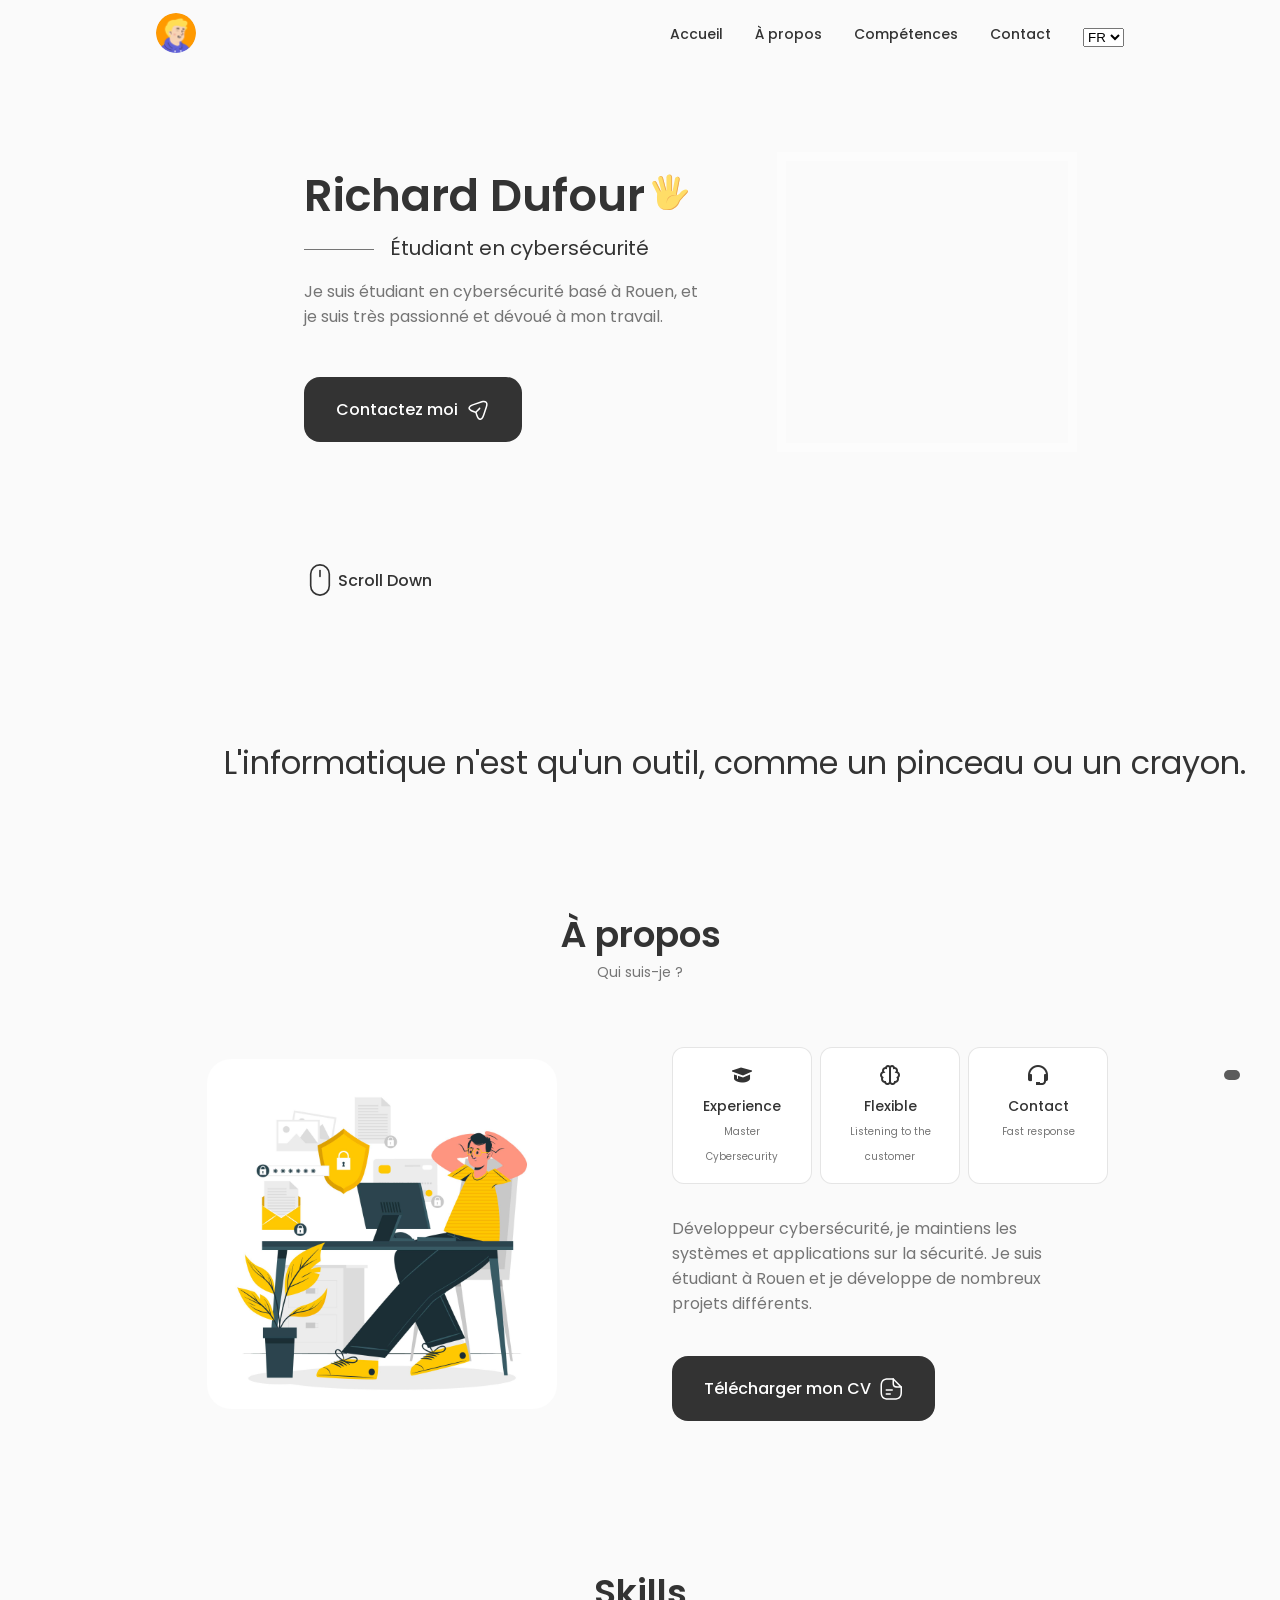
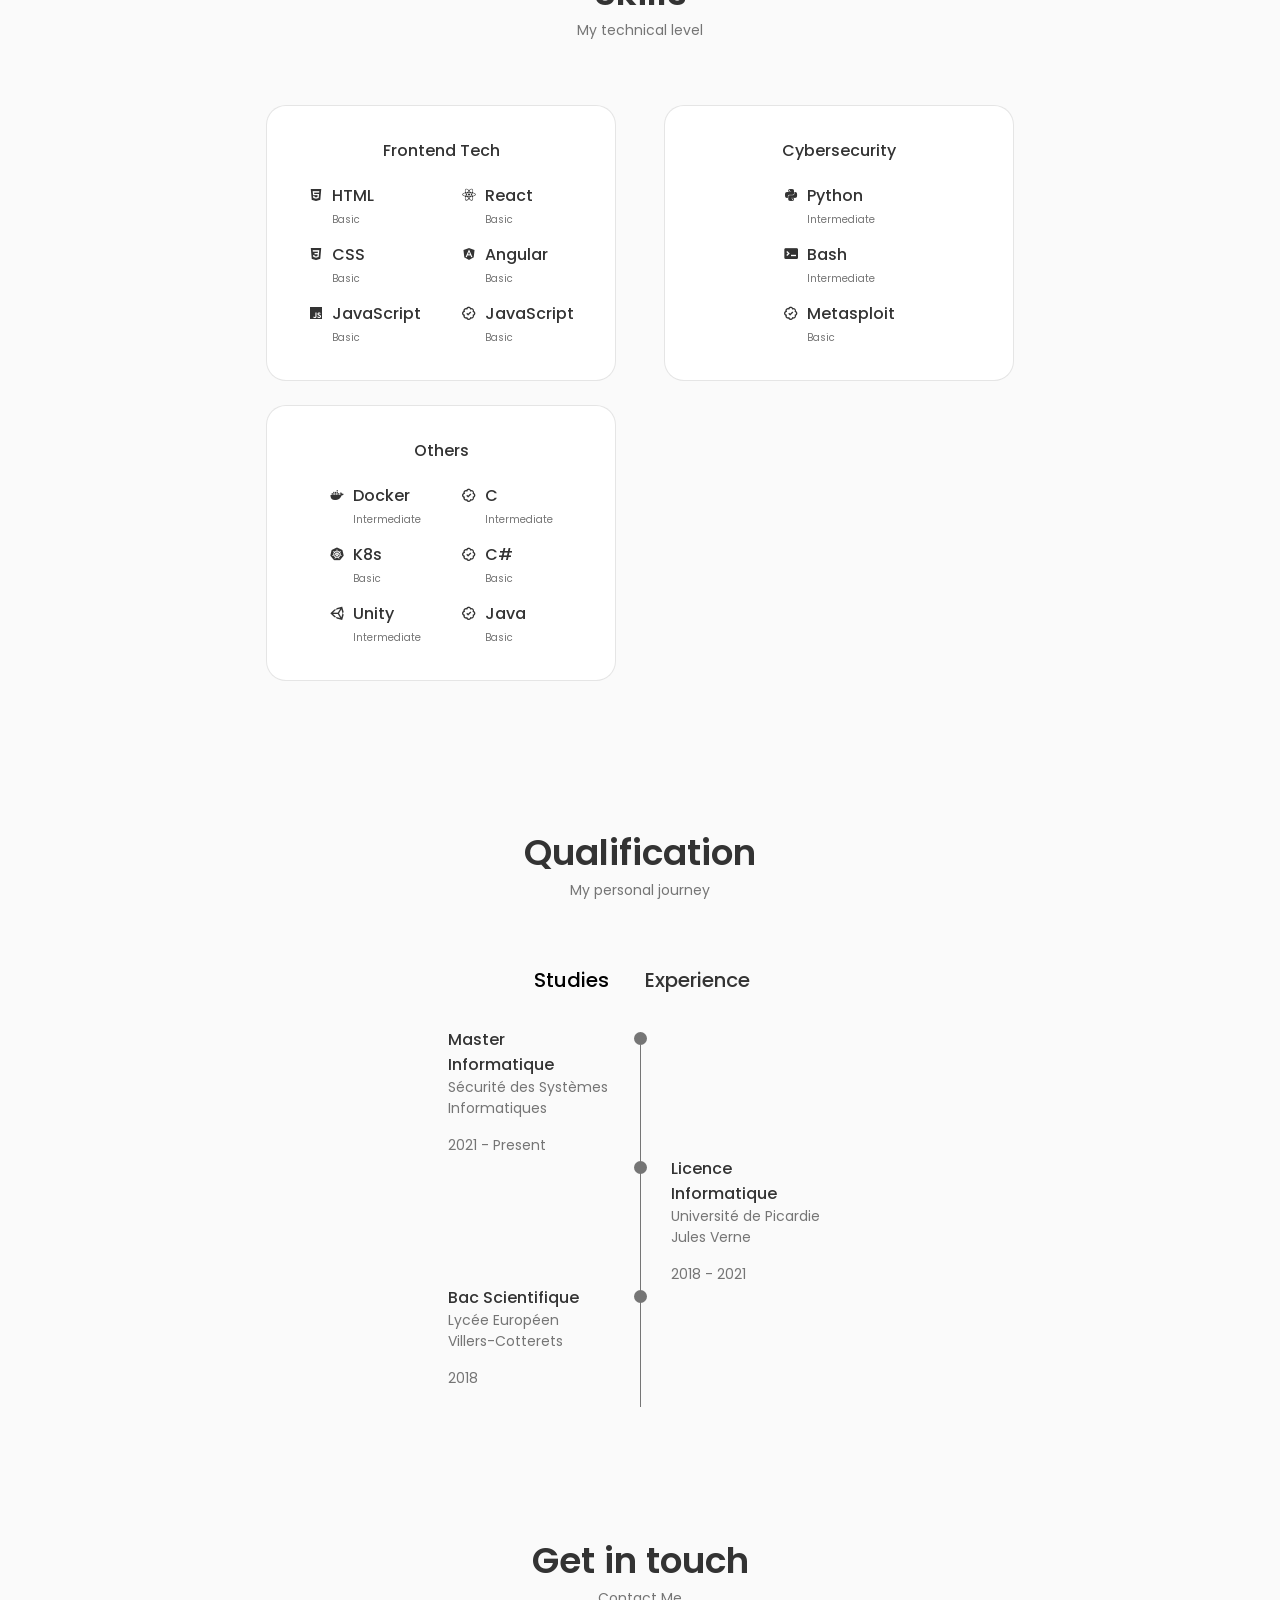
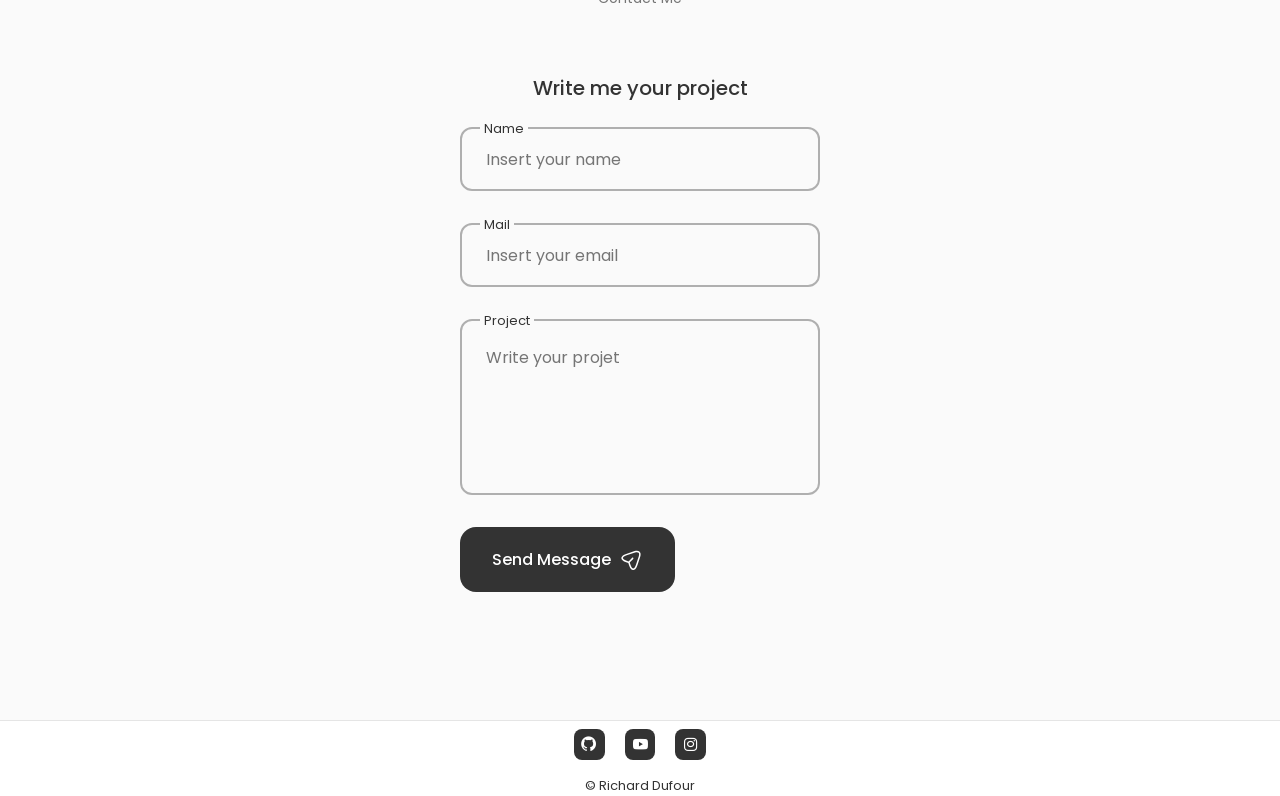
==== commit cbab1ef3: "Updates" ====
--- a/index.html
+++ b/index.html
@@ -1 +1 @@
-<!doctype html><html lang="en"><head><meta charset="utf-8"/><link rel="icon" href="/icon.ico"/><meta http-equiv="X-UA-Compatible" content="IE=edge"/><meta name="viewport" content="width=device-width,initial-scale=1"/><link href="https://unpkg.com/boxicons@2.1.4/css/boxicons.min.css" rel="stylesheet"><link rel="stylesheet" href="https://unicons.iconscout.com/release/v4.0.0/css/line.css"><title>RD Website</title><script defer="defer" src="/static/js/main.3921d83c.js"></script><link href="/static/css/main.50411ba9.css" rel="stylesheet"></head><body><div id="root"></div></body></html>+<!doctype html><html lang="en"><head><meta charset="utf-8"/><link rel="icon" href="/icon.ico"/><meta http-equiv="X-UA-Compatible" content="IE=edge"/><meta name="viewport" content="width=device-width,initial-scale=1"/><link href="https://unpkg.com/boxicons@2.1.4/css/boxicons.min.css" rel="stylesheet"><link rel="stylesheet" href="https://unicons.iconscout.com/release/v4.0.0/css/line.css"><title>RD Website</title><script defer="defer" src="/static/js/main.4b868d41.js"></script><link href="/static/css/main.50411ba9.css" rel="stylesheet"></head><body><div id="root"></div></body></html>
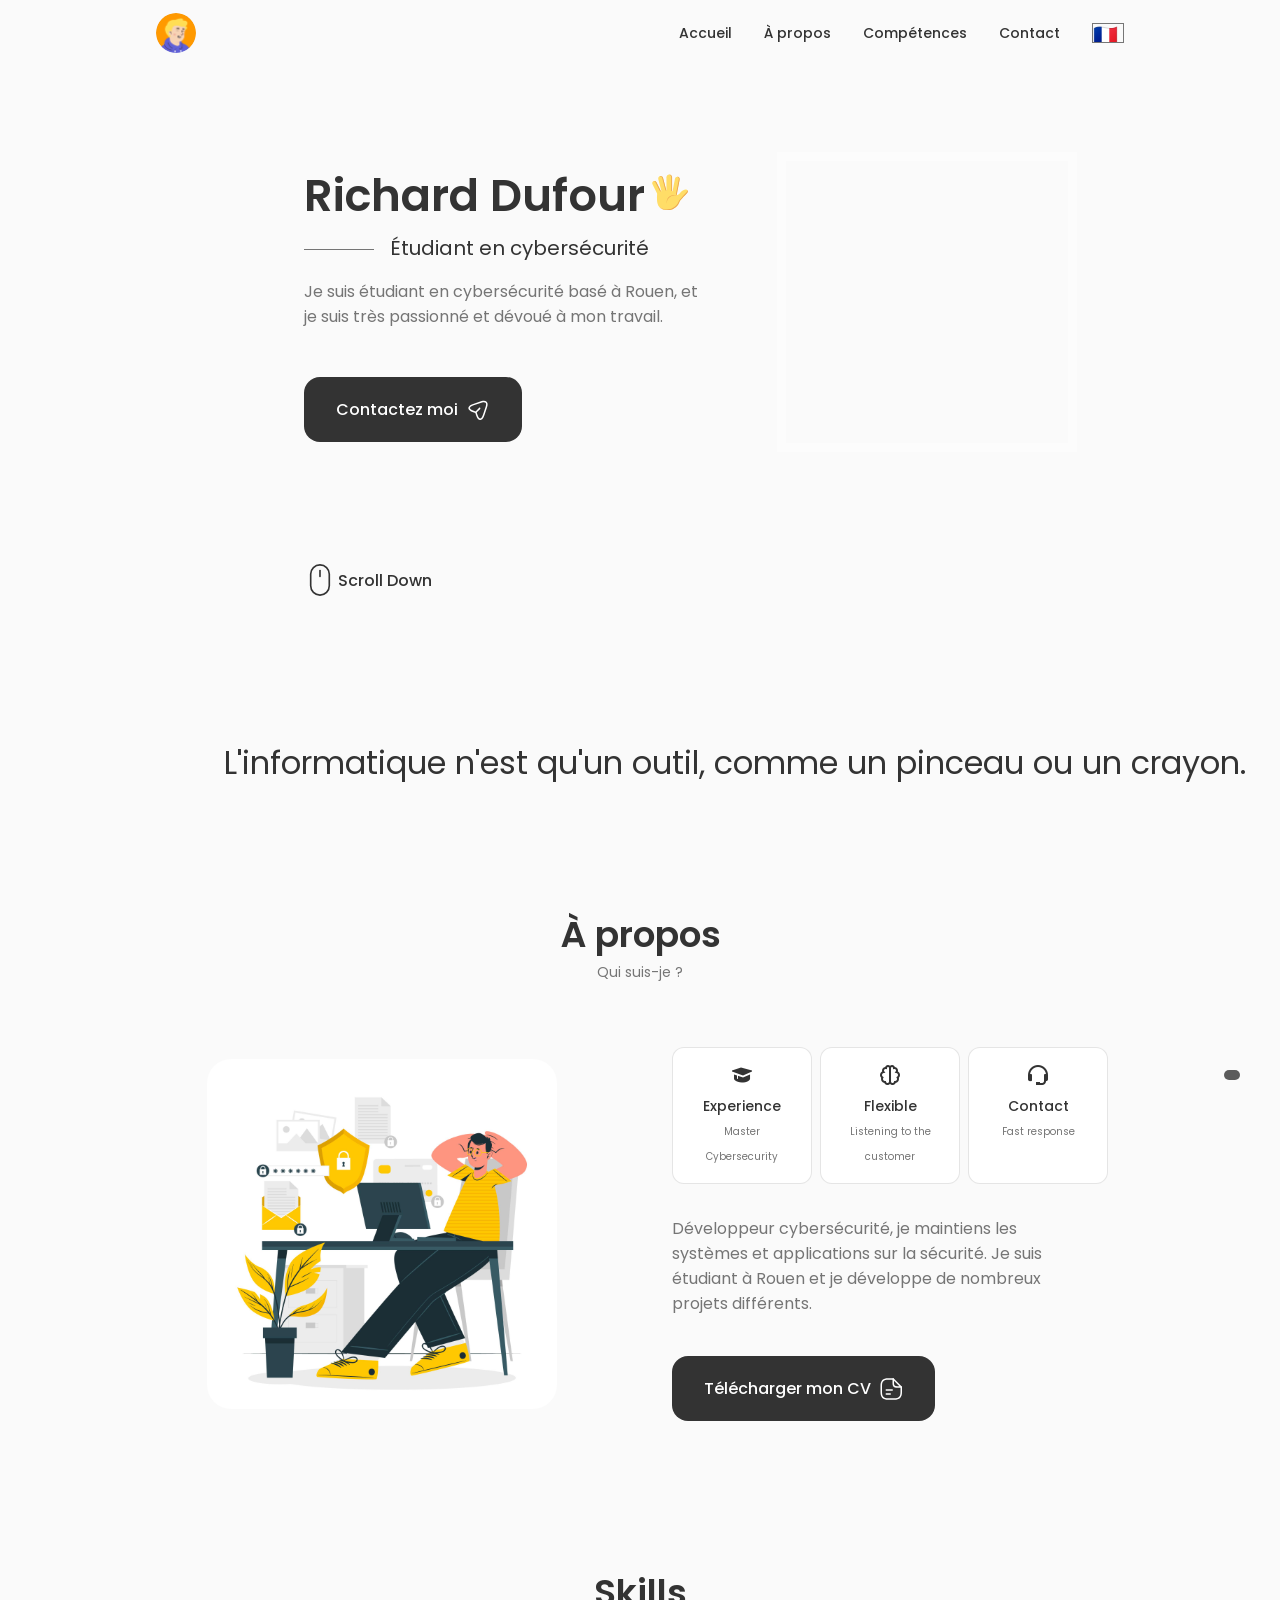
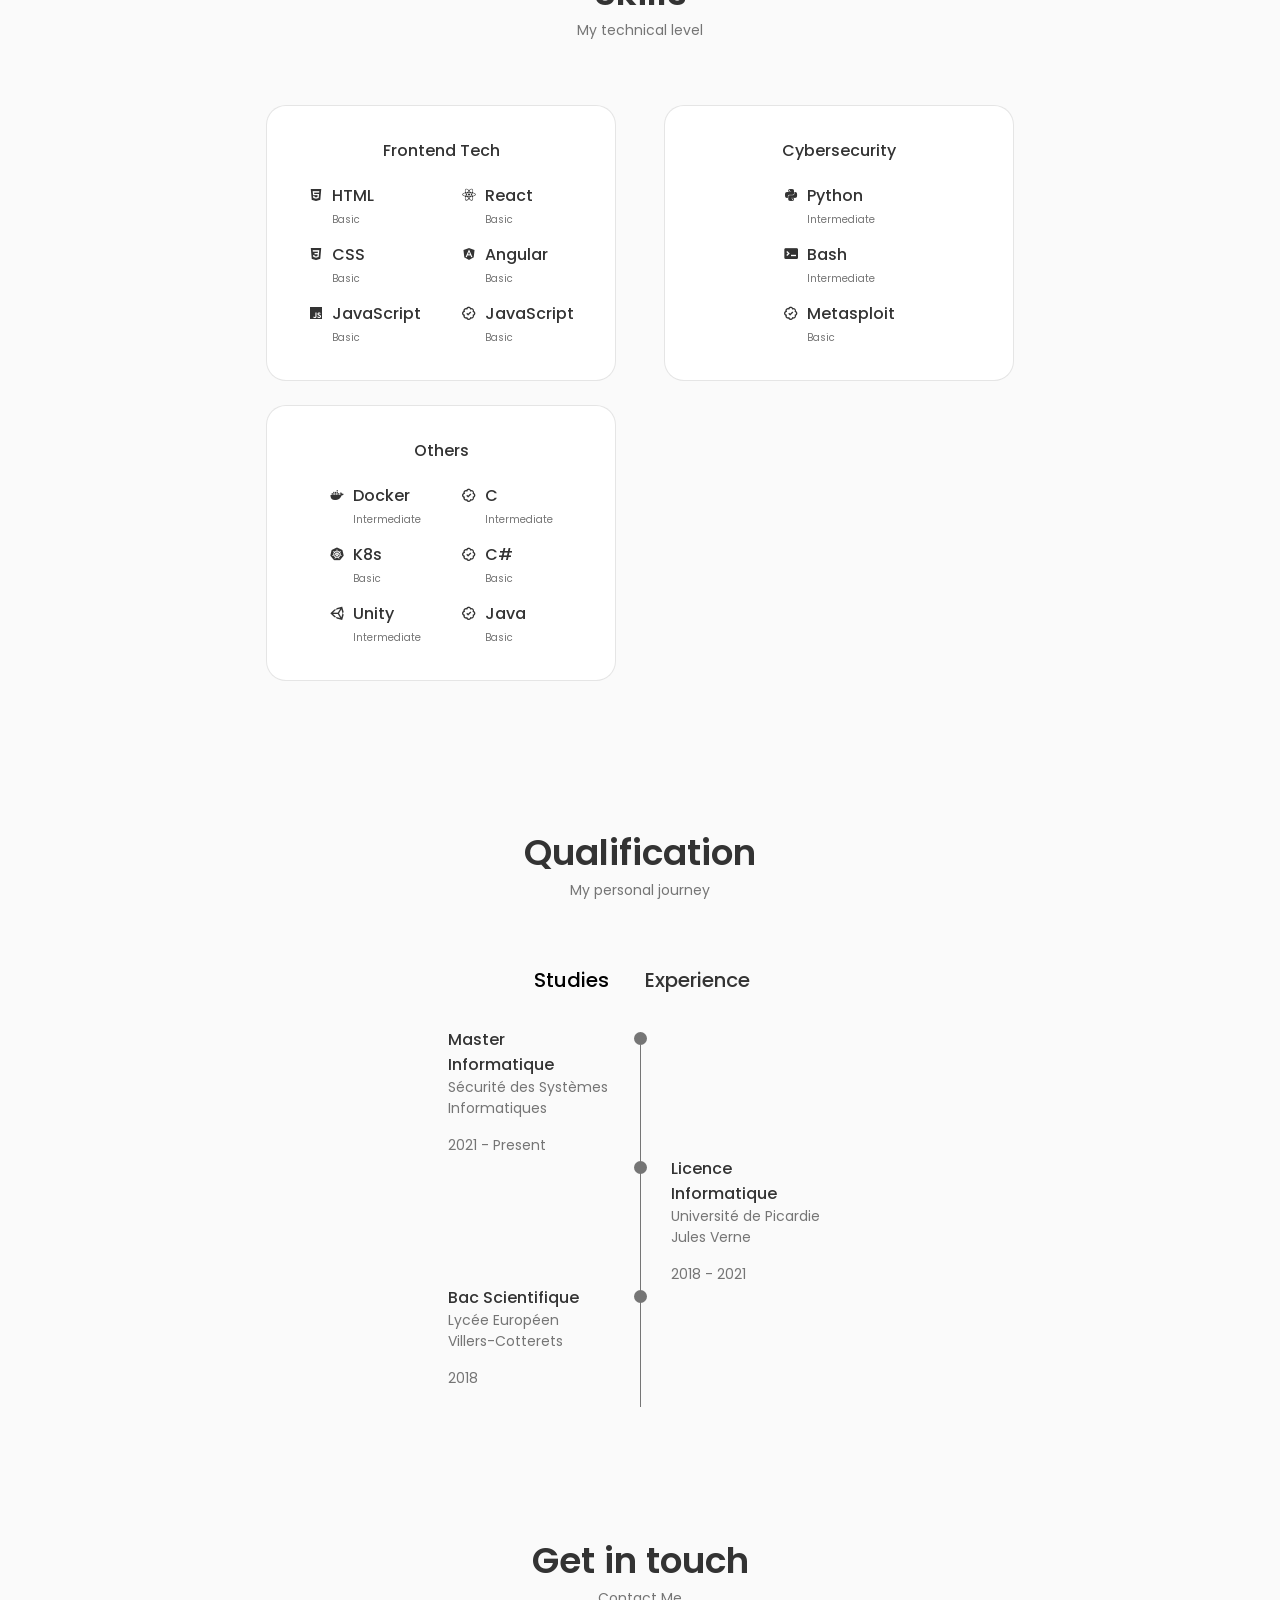
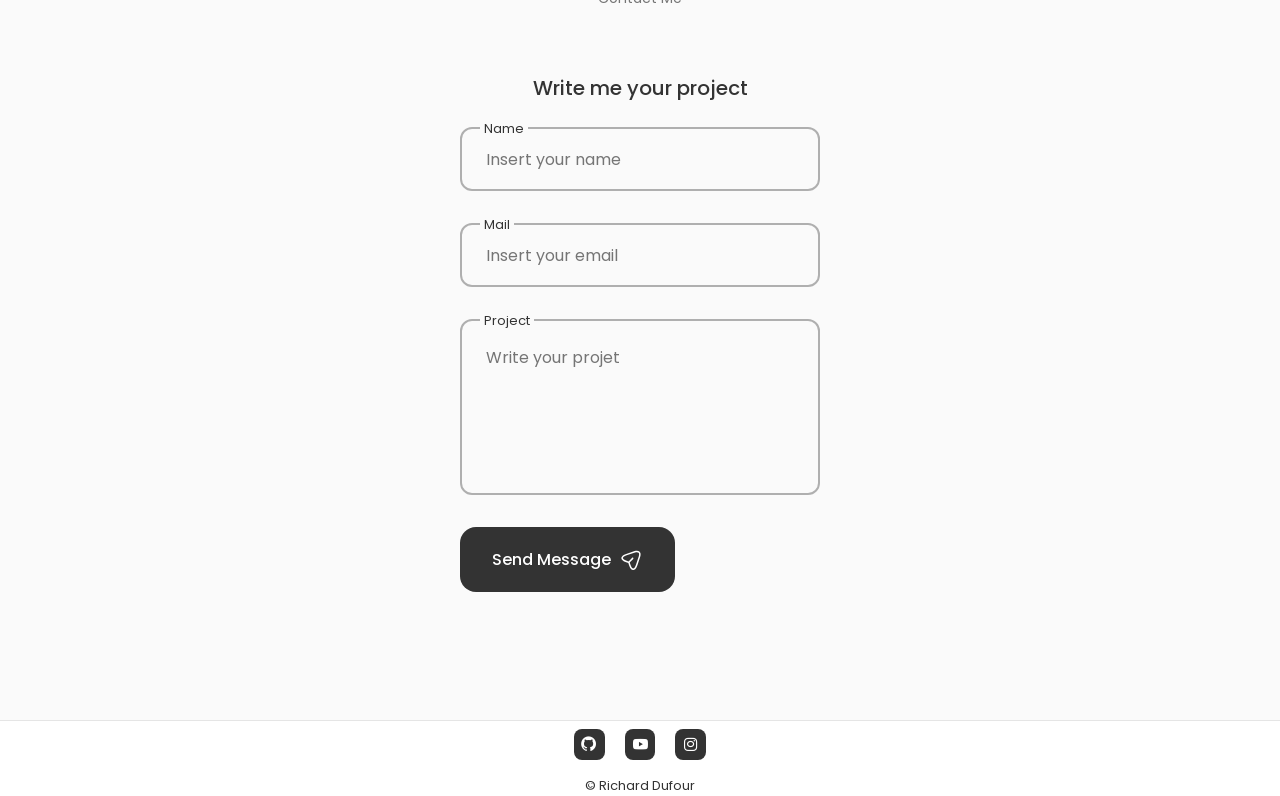
==== commit e3110c13: "Updates" ====
--- a/index.html
+++ b/index.html
@@ -1 +1 @@
-<!doctype html><html lang="en"><head><meta charset="utf-8"/><link rel="icon" href="/icon.ico"/><meta http-equiv="X-UA-Compatible" content="IE=edge"/><meta name="viewport" content="width=device-width,initial-scale=1"/><link href="https://unpkg.com/boxicons@2.1.4/css/boxicons.min.css" rel="stylesheet"><link rel="stylesheet" href="https://unicons.iconscout.com/release/v4.0.0/css/line.css"><title>RD Website</title><script defer="defer" src="/static/js/main.4b868d41.js"></script><link href="/static/css/main.50411ba9.css" rel="stylesheet"></head><body><div id="root"></div></body></html>+<!doctype html><html lang="en"><head><meta charset="utf-8"/><link rel="icon" href="/icon.ico"/><meta http-equiv="X-UA-Compatible" content="IE=edge"/><meta name="viewport" content="width=device-width,initial-scale=1"/><link href="https://unpkg.com/boxicons@2.1.4/css/boxicons.min.css" rel="stylesheet"><link rel="stylesheet" href="https://unicons.iconscout.com/release/v4.0.0/css/line.css"><title>RD Website</title><script defer="defer" src="/static/js/main.7bf36037.js"></script><link href="/static/css/main.8709656c.css" rel="stylesheet"></head><body><div id="root"></div></body></html>
--- a/static/css/main.8709656c.css
+++ b/static/css/main.8709656c.css
@@ -0,0 +1,2 @@
+@import url(https://fonts.googleapis.com/css2?family=Poppins:wght@400;500;600&display=swap);@import url(https://fonts.googleapis.com/css2?family=Fredoka+One&display=swap);body{-webkit-font-smoothing:antialiased;-moz-osx-font-smoothing:grayscale;font-family:-apple-system,BlinkMacSystemFont,Segoe UI,Roboto,Oxygen,Ubuntu,Cantarell,Fira Sans,Droid Sans,Helvetica Neue,sans-serif;margin:0}code{font-family:source-code-pro,Menlo,Monaco,Consolas,Courier New,monospace}:root{--header-height:3rem;--hue:0;--sat:0%;--title-color:hsl(var(--hue),var(--sat),20%);--title-color-dark:hsl(var(--hue),var(--sat),0%);--text-color:hsl(var(--hue),var(--sat),46%);--body-color:hsl(var(--hue),var(--sat),98%);--container-color:#fff;--body-font:"Poppins",sans-serif;--big-font-size:3.5rem;--h1-font-size:2.25rem;--h2-font-size:1.5rem;--h3-font-size:1.25rem;--normal-font-size:1rem;--small-font-size:0.875rem;--smaller-font-size:0.813rem;--tiny-font-size:0.625rem;--font-normal:400;--font-medium:500;--font-semi-bold:600;--mb-0-25:0.25rem;--mb-0-5:0.5rem;--mb-0-75:0.75rem;--mb-1:1rem;--mb-1-5:1.5rem;--mb-2:2rem;--mb-2-5:2.5rem;--mb-3:3rem;--z-tooltip:10;--z-fixed:100;--z-modal:1000}@media screen and (max-width:992px){:root{--big-font-size:2.75rem;--h1-font-size:1.5rem;--h2-font-size:1.25rem;--h3-font-size:1rem;--normal-font-size:0.938rem;--small-font-size:0.813rem;--smaller-font-size:0.75rem}}*{box-sizing:border-box;margin:0;padding:0}html{scroll-behavior:smooth}body,button,input,textarea{font-family:Poppins,sans-serif;font-family:var(--body-font);font-size:1rem;font-size:var(--normal-font-size)}body{background-color:#fafafa;background-color:var(--body-color);color:#757575;color:var(--text-color)}h1,h2,h3{color:#333;color:var(--title-color);font-weight:600;font-weight:var(--font-semi-bold)}ul{list-style:none}a{text-decoration:none}button{border:none;cursor:pointer;outline:none}img{height:auto;max-width:100%}.section{padding:4rem 0 5rem}.section__title{color:#333;color:var(--title-color);font-size:2.25rem;font-size:var(--h1-font-size)}.section__subtitle{display:block;font-size:.875rem;font-size:var(--small-font-size);margin-bottom:4rem}.section__subtitle,.section__title{text-align:center}.container{margin-left:auto;margin-right:auto;max-width:968px}.grid{grid-gap:1.5rem;display:grid;gap:1.5rem}.button{background-color:#333;background-color:var(--title-color);border-radius:1rem;color:#fff;color:var(--container-color);display:inline-block;font-weight:500;font-weight:var(--font-medium);padding:1.25rem 2rem}.button:hover{background-color:#000;background-color:var(--title-color-dark)}.button__icon{margin-left:.5rem;margin-left:var(--mb-0-5)}.button--flex{align-items:center;display:inline-flex}@media screen and (max-width:992px){.container{margin-left:1.5rem;margin-left:var(--mb-1-5);margin-right:1.5rem;margin-right:var(--mb-1-5)}.button{padding:1rem 1.75rem}.button__icon{height:22px;width:22px}}@media screen and (max-width:768px){body{margin:0 0 3rem;margin:0 0 var(--header-height) 0}.section{padding:2rem 0 4rem}.section__subtitle{margin-bottom:3rem;margin-bottom:var(--mb-3)}}@media screen and (max-width:350px){:root{--big-font-size:2.25rem}.container{margin-left:1rem;margin-left:var(--mb-1);margin-right:1rem;margin-right:var(--mb-1)}}.header{background-color:var(--body-color);left:0;position:fixed;top:0;width:100%;z-index:var(--z-fixed)}.scroll-header{box-shadow:0 -1px 4px rgba(0,0,0,.15)}.nav{align-items:center;-webkit-column-gap:1rem;column-gap:1rem;display:flex;height:calc(var(--header-height) + 1.5rem);justify-content:space-between}.nav__logo,.nav__toggle{color:var(--title-color);font-weight:var(--font-medium)}.nav__logo img{width:40px}.nav__list{-webkit-column-gap:2rem;column-gap:2rem;display:flex}.nav__link{align-items:center;color:var(--title-color);display:flex;flex-direction:column;font-size:var(--small-font-size);font-weight:var(--font-medium);transition:.3s}.nav__close,.nav__icon,.nav__toggle{display:none}.active-link,.nav__link:hover{color:var(--title-color-dark)}@media screen and (max-width:768px){.header{border-top:1px solid hsla(0,2%,44%,.49)!important;bottom:0;top:auto}.nav{height:var(--header-height)}.nav__menu{background-color:var(--body-color);border-radius:1.5rem 1.5rem 0 0;bottom:-100%;box-shadow:0 -1px 4px rgba(0,0,0,.15);left:0;padding:2rem 1.5rem 4rem;position:fixed;transition:.3s;width:100%}.show-menu{bottom:0}.nav__list{grid-gap:2rem;display:grid;gap:2rem;grid-template-columns:repeat(3,1fr)}.nav__icon{font-size:1.2rem}.nav__close{bottom:.5rem;color:var(--title-color);cursor:pointer;font-size:1.5rem;position:absolute;right:1.3rem}.nav__close:hover{color:var(--title-color-dark)}.nav__toggle{cursor:pointer;font-size:1.1rem}.nav__close,.nav__icon,.nav__toggle{display:block}}@media screen and (max-width:350px){.nav__menu{padding:2rem .25rem 4rem}.nav__list{-webkit-column-gap:0;column-gap:0}}.lang__select{-webkit-appearance:none;appearance:none;background-color:var(--body-color);box-shadow:none!important;font-size:20px;height:20px;width:32px}@media screen and (max-width:768px){.lang__select{bottom:0;font-size:34px;height:42px;left:0;position:absolute;right:0;top:80%;width:42px}}.home__container{row-gap:7rem}.home__content{align-items:center;-webkit-column-gap:2rem;column-gap:2rem;grid-template-columns:116px repeat(2,1fr);padding-top:5.5rem}.home__social{grid-row-gap:1rem;display:grid;grid-template-columns:-webkit-max-content;grid-template-columns:max-content;row-gap:1rem}.home__social-icon{color:var(--title-color);font-size:1.25rem}.home__social-icon:hover{color:var(--title-color-dark)}.home__title{font-size:2.8rem;margin-bottom:var(--mb-0-25)}.home__hand{height:38px;margin-left:.4rem;width:38px}.home__subtitle{font-size:var(--h3-font-size);font-weight:var(--font-normal);margin-bottom:var(--mb-1);padding-left:5.4rem;position:relative}.home__subtitle:before{background-color:var(--text-color);content:"";height:1px;left:0;position:absolute;top:1rem;width:70px}.home__description{margin-bottom:var(--mb-3);max-width:400px}.home__img{-webkit-animation:profile__animate 8s ease-in-out 1s infinite;animation:profile__animate 8s ease-in-out 1s infinite;background:url(/static/media/test.249091800371456c3251.png);background-position:50%;background-repeat:no-repeat;background-size:cover;box-shadow:inset 0 0 0 9px hsla(0,0%,100%,.3);height:300px;justify-self:center;order:1;width:300px}@-webkit-keyframes profile__animate{0%{border-radius:60% 40% 30% 70%/60% 30% 70% 40%}50%{border-radius:30% 60% 70% 40%/50% 60% 30% 60%}to{border-radius:60% 40% 30% 70%/60% 30% 70% 40%}}@keyframes profile__animate{0%{border-radius:60% 40% 30% 70%/60% 30% 70% 40%}50%{border-radius:30% 60% 70% 40%/50% 60% 30% 60%}to{border-radius:60% 40% 30% 70%/60% 30% 70% 40%}}.home__scroll{margin-left:9.25rem}.wheel{-webkit-animation:scroll 2s ease infinite;animation:scroll 2s ease infinite}@-webkit-keyframes scroll{0%{-webkit-transform:translateY(0);transform:translateY(0)}30%{-webkit-transform:translateY(3.75rem);transform:translateY(3.75rem)}}@keyframes scroll{0%{-webkit-transform:translateY(0);transform:translateY(0)}30%{-webkit-transform:translateY(3.75rem);transform:translateY(3.75rem)}}.home__scroll-name{color:var(--title-color);font-weight:var(--font-medium);margin-left:2px;margin-right:var(--mb-0-25)}.home__scroll-arrow{color:var(--title-color);font-size:1.25rem}@media screen and (max-width:992px){.home__content{-webkit-column-gap:1.25rem;column-gap:1.25rem;grid-template-columns:100px repeat(2,1fr)}.home__hand{height:26px;width:26px}.home__subtitle{margin-bottom:var(--mb-1);padding-left:3.75rem}.home__subtitle:before{top:.8rem;width:42px}.home__description{margin-bottom:var(--mb-2-5);max-width:none}.home__img{box-shadow:inset 0 0 0 8px hsla(0,0%,100%,.3);height:250px;width:250px}.home__scroll{margin-left:7.5rem}}@media screen and (max-width:768px){.home__content{grid-template-columns:.5fr 3fr;padding-top:3.5rem}.home__img{justify-self:auto;order:0}.home__data{grid-column:1/3}.home__img{box-shadow:inset 0 0 0 6px hsla(0,0%,100%,.3);height:200px;width:200px}.home__scroll{display:none}}@media screen and (max-width:350px){.home__img{height:180px;width:180px}.home__hand{height:22px;width:22px}}.test{align-items:center;display:grid;grid-template:100%/3fr repeat(54,1fr) 3fr;height:10rem;overflow:hidden;text-align:center}.cell{height:100%;width:100%;z-index:2}.cell:first-child:hover~.content{--partialString:"L";--size:32px;--color:var(--title-color);left:25em}.cell:nth-child(2):hover~.content{--partialString:"L'";--size:32px;--color:var(--title-color);left:25em}.cell:nth-child(3):hover~.content{--partialString:"L'i";--size:32px;--color:var(--title-color);left:25em}.cell:nth-child(4):hover~.content{--partialString:"L'in";--size:32px;--color:var(--title-color);left:25em}.cell:nth-child(5):hover~.content{--partialString:"L'inf";--size:32px;--color:var(--title-color);left:25em}.cell:nth-child(6):hover~.content{--partialString:"L'info";--size:32px;--color:var(--title-color);left:25em}.cell:nth-child(7):hover~.content{--partialString:"L'infor";--size:32px;--color:var(--title-color);left:25em}.cell:nth-child(8):hover~.content{--partialString:"L'inform";--size:32px;--color:var(--title-color);left:25em}.cell:nth-child(9):hover~.content{--partialString:"L'informa";--size:32px;--color:var(--title-color);left:25em}.cell:nth-child(10):hover~.content{--partialString:"L'informat";--size:32px;--color:var(--title-color);left:25em}.cell:nth-child(11):hover~.content{--partialString:"L'informati";--size:32px;--color:var(--title-color);left:25em}.cell:nth-child(12):hover~.content{--partialString:"L'informatiq";--size:32px;--color:var(--title-color);left:25em}.cell:nth-child(13):hover~.content{--partialString:"L'informatiqu";--size:32px;--color:var(--title-color);left:25em}.cell:nth-child(14):hover~.content{--partialString:"L'informatique";--size:32px;--color:var(--title-color);left:25em}.cell:nth-child(15):hover~.content{--partialString:"L'informatique ";--size:32px;--color:var(--title-color);left:25em}.cell:nth-child(16):hover~.content{--partialString:"L'informatique c";--size:32px;--color:var(--title-color);left:25em}.cell:nth-child(17):hover~.content{--partialString:"L'informatique c'";--size:32px;--color:var(--title-color);left:25em}.cell:nth-child(18):hover~.content{--partialString:"L'informatique c'e";--size:32px;--color:var(--title-color);left:25em}.cell:nth-child(19):hover~.content{--partialString:"L'informatique c'es";--size:32px;--color:var(--title-color);left:25em}.cell:nth-child(20):hover~.content{--partialString:"L'informatique c'est";--size:32px;--color:var(--title-color);left:25em}.cell:nth-child(21):hover~.content{--partialString:"L'informatique c'est ";--size:32px;--color:var(--title-color);left:25em}.cell:nth-child(22):hover~.content{--partialString:"L'informatique c'est m";--size:32px;--color:var(--title-color);left:25em}.cell:nth-child(23):hover~.content{--partialString:"L'informatique c'est ma";--size:32px;--color:var(--title-color);left:25em}.cell:nth-child(24):hover~.content{--partialString:"L'informatique c'est mag";--size:32px;--color:var(--title-color);left:25em}.cell:nth-child(25):hover~.content{--partialString:"L'informatique c'est magi";--size:32px;--color:var(--title-color);left:25em}.cell:nth-child(26):hover~.content{--partialString:"L'informatique c'est magiq";--size:32px;--color:var(--title-color);left:25em}.cell:nth-child(27):hover~.content{--partialString:"L'informatique c'est magiqu";--size:32px;--color:var(--title-color);left:25em}.cell:nth-child(28):hover~.content{--partialString:"L'informatique c'est magique";--size:32px;--color:var(--title-color);left:25em}.cell:nth-child(29):hover~.content{--partialString:"L'informatique c'est magique.";--size:32px;--color:var(--title-color);left:25em}.cell:nth-child(30):hover~.content,.cell:nth-child(31):hover~.content,.cell:nth-child(32):hover~.content,.cell:nth-child(33):hover~.content,.cell:nth-child(34):hover~.content,.cell:nth-child(35):hover~.content{--partialString:"L'informatique c'est magique. ";--size:32px;--color:var(--title-color);left:25em}.cell:nth-child(36):hover~.content{--partialString:"L'informatique c'est magique. 👀";--size:32px;--color:var(--title-color);left:25em}.cell:nth-child(37):hover~.content{--partialString:"L'informatique c'est magique. 🤫";--size:32px;--color:var(--title-color);left:25em}.cell:nth-child(38):hover~.content{--partialString:"L'informatique c'est magique. 😵‍💫";--size:32px;--color:var(--title-color);left:25em}.cell:nth-child(39):hover~.content{--partialString:"L'informatique c'est magique. 🥴";--size:32px;--color:var(--title-color);left:25em}.cell:nth-child(40):hover~.content{--partialString:"L'informatique c'est magique. 🙄";--size:32px;--color:var(--title-color);left:25em}.cell:nth-child(41):hover~.content{--partialString:"L'informatique c'est magique. 🫠";--size:32px;--color:var(--title-color);left:25em}.cell:nth-child(42):hover~.content{--partialString:"L'informatique c'est magique. 🤫";--size:32px;--color:var(--title-color);left:25em}.cell:nth-child(43):hover~.content,.cell:nth-child(44):hover~.content,.cell:nth-child(45):hover~.content,.cell:nth-child(46):hover~.content,.cell:nth-child(47):hover~.content,.cell:nth-child(48):hover~.content,.cell:nth-child(49):hover~.content,.cell:nth-child(50):hover~.content,.cell:nth-child(51):hover~.content,.cell:nth-child(52):hover~.content,.cell:nth-child(53):hover~.content,.cell:nth-child(54):hover~.content,.cell:nth-child(55):hover~.content{--partialString:"L'informatique c'est magique. 🧙";--size:32px;--color:var(--title-color);left:25em}.cell:nth-child(56):hover~.content{--partialString:"L'informatique n'est qu'un outil, comme un pinceau ou un crayon.";--size:32px;--color:var(--title-color);left:13em}.content{--partialString:"L'informatique n'est qu'un outil, comme un pinceau ou un crayon.";--color:#333;--size:2rem;align-items:center;display:grid;left:13em;padding:1em;position:absolute;text-align:center}.text:after{color:var(--color);content:var(--partialString);font-size:var(--size)}@media screen and (max-width:992px){.cell:first-child:hover~.content,.cell:nth-child(10):hover~.content,.cell:nth-child(11):hover~.content,.cell:nth-child(12):hover~.content,.cell:nth-child(13):hover~.content,.cell:nth-child(14):hover~.content,.cell:nth-child(15):hover~.content,.cell:nth-child(16):hover~.content,.cell:nth-child(17):hover~.content,.cell:nth-child(18):hover~.content,.cell:nth-child(19):hover~.content,.cell:nth-child(2):hover~.content,.cell:nth-child(20):hover~.content,.cell:nth-child(21):hover~.content,.cell:nth-child(22):hover~.content,.cell:nth-child(23):hover~.content,.cell:nth-child(24):hover~.content,.cell:nth-child(25):hover~.content,.cell:nth-child(26):hover~.content,.cell:nth-child(27):hover~.content,.cell:nth-child(28):hover~.content,.cell:nth-child(29):hover~.content,.cell:nth-child(3):hover~.content,.cell:nth-child(30):hover~.content,.cell:nth-child(31):hover~.content,.cell:nth-child(32):hover~.content,.cell:nth-child(33):hover~.content,.cell:nth-child(34):hover~.content,.cell:nth-child(35):hover~.content,.cell:nth-child(36):hover~.content,.cell:nth-child(37):hover~.content,.cell:nth-child(38):hover~.content,.cell:nth-child(39):hover~.content,.cell:nth-child(4):hover~.content,.cell:nth-child(40):hover~.content,.cell:nth-child(41):hover~.content,.cell:nth-child(42):hover~.content,.cell:nth-child(43):hover~.content,.cell:nth-child(44):hover~.content,.cell:nth-child(45):hover~.content,.cell:nth-child(46):hover~.content,.cell:nth-child(47):hover~.content,.cell:nth-child(48):hover~.content,.cell:nth-child(49):hover~.content,.cell:nth-child(5):hover~.content,.cell:nth-child(50):hover~.content,.cell:nth-child(51):hover~.content,.cell:nth-child(52):hover~.content,.cell:nth-child(53):hover~.content,.cell:nth-child(54):hover~.content,.cell:nth-child(55):hover~.content,.cell:nth-child(6):hover~.content,.cell:nth-child(7):hover~.content,.cell:nth-child(8):hover~.content,.cell:nth-child(9):hover~.content{left:13em}.cell:nth-child(56):hover~.content,.content{left:2em}}@media screen and (max-width:768px){.test{display:none}}.about__container{align-items:center;-webkit-column-gap:4rem;column-gap:4rem;grid-template-columns:repeat(2,1fr)}.about__img{border-radius:1.5rem;justify-self:center;width:350px}.about__info{gap:.5rem;grid-template-columns:repeat(3,140px);margin-bottom:var(--mb-2)}.about__box{background-color:var(--container-color);border:1px solid rgba(0,0,0,.1);border-radius:.75rem;padding:1rem 1.25rem;text-align:center}.about__icon{color:var(--title-color);font-size:1.5rem;margin-bottom:var(--mb-0-5)}.about__title{font-size:var(--small-font-size);font-weight:var(--font-medium)}.about__subtitle{font-size:var(--tiny-font-size)}.about__description{margin-bottom:var(--mb-2-5);padding:0 4rem 0 0}@media screen and (max-width:992px){.about__container{grid-template-columns:1fr;row-gap:2.5rem}.about__img{width:220px}.about__box{padding:.75rem .5rem}.about__data{text-align:center}.about__info{justify-content:center}.about__description{margin-bottom:2rem;padding:0 5rem}}@media screen and (max-width:576px){.about__info{grid-template-columns:repeat(3,1fr)}.about__description{padding:0}}@media screen and (max-width:350px){.about__info{grid-template-columns:repeat(2,1fr)}}.skills__container{-webkit-column-gap:3rem;column-gap:3rem;grid-template-columns:repeat(2,350px);justify-content:center}.skills__content{background-color:var(--container-color);border:1px solid rgba(0,0,0,.1);border-radius:1.25rem;padding:2rem 4rem}.skills__title{font-size:var(--normal-font-size);font-weight:var(--font-medium);margin-bottom:var(--mb-1-5);text-align:center}.skills__box{-webkit-column-gap:2.5rem;column-gap:2.5rem;display:flex;justify-content:center}.skills__group{grid-row-gap:1rem;align-items:flex-start;display:grid;row-gap:1rem}.skills__data{-webkit-column-gap:.5rem;column-gap:.5rem;display:flex}.skills .bx{color:var(--title-color);font-size:1rem}.skills__name{font-size:var(--normal-font-size);font-weight:var(--font-medium);line-height:18px}.skills__level{font-size:var(--tiny-font-size)}@media screen and (max-width:992px){.skills__container{grid-template-columns:-webkit-max-content;grid-template-columns:max-content;row-gap:2rem}}@media screen and (max-width:576px){.skills__container{grid-template-columns:1fr}.skills__content{padding:1.5rem}}@media screen and (max-width:350px){.skills__box{-webkit-column-gap:1.25rem;column-gap:1.25rem}.skills__name{font-size:var(--small-font-size)}}.qualification__container{max-width:768px}.qualification__tabs{display:flex;justify-content:center;margin-bottom:var(--mb-2)}.qualification__button{color:var(--title-color);cursor:pointer;font-size:var(--h3-font-size);font-weight:var(--font-medium);margin:0 var(--mb-1)}.qualification__button:hover{box-shadow:0 4px 2px -2px #000;color:var(--title-color-dark)}.qualification__icon{font-size:1.8rem;margin-right:var(--mb-0-25)}.qualification__active{color:var(--title-color-dark)}.qualification__sections{display:grid;grid-template-columns:.5fr;justify-content:center}.qualification__content{display:none}.qualification__content-active{display:block}.qualification__data{grid-column-gap:1.5rem;-webkit-column-gap:1.5rem;column-gap:1.5rem;display:grid;grid-template-columns:1fr -webkit-max-content 1fr;grid-template-columns:1fr max-content 1fr}.qualification__title{font-size:var(--normal-font-size);font-weight:var(--font-medium)}.qualification__subtitle{display:inline-block;margin-bottom:var(--mb-1)}.qualification__calender,.qualification__subtitle{font-size:var(--small-font-size)}.qualification__rounder{background-color:var(--text-color);border-radius:50%;display:inline-block;height:13px;width:13px}.qualification__line{background-color:var(--text-color);display:block;height:100%;-webkit-transform:translate(6px,-7px);transform:translate(6px,-7px);width:1px}@media screen and (max-width:992px){.qualification__container{margin-left:auto;margin-right:auto}}@media screen and (max-width:768px){.qualification__container{margin-left:var(--mb-1-5);margin-right:var(--mb-1-5)}}@media screen and (max-width:576px){.qualification__sections{grid-template-columns:none}.qualification__button{margin:0 var(--mb-0-75)}}@media screen and (max-width:350px){.qualification__data{gap:.5rem}}.contact__container{-webkit-column-gap:6rem;column-gap:6rem;grid-template-columns:repeat(1,-webkit-max-content);grid-template-columns:repeat(1,max-content);justify-content:center;padding-bottom:3rem}.contact__title{font-size:var(--h3-font-size);font-weight:var(--font-medium);margin-bottom:var(--mb-1-5);text-align:center}.contact__info{grid-row-gap:1rem;display:grid;grid-template-columns:300px;row-gap:1rem}.contact__card{background-color:var(--container-color);border:1px solid rgba(0,0,0,.1);border-radius:.75rem;padding:1rem;text-align:center}.contact__card-icon{color:var(--title-color);font-size:2rem;margin-bottom:var(--mb-0-25)}.contact__card-data,.contact__card-title{font-size:var(--small-font-size)}.contact__card-title{font-weight:var(--font-medium)}.contact__card-data{display:block;margin-bottom:var(--mb-0-75)}.contact__button{align-items:center;color:var(--text-color);-webkit-column-gap:.25rem;column-gap:.25rem;display:inline-block;font-size:var(--small-font-size);justify-content:center}.contact__button-icon{font-size:1rem;transition:.3s}.contact__button:hover .contact__button-icon{-webkit-transform:translate(.25rem);transform:translate(.25rem)}.contact__form{width:360px}.contact__form-div{height:4rem;margin-bottom:var(--mb-2);position:relative}.contact__form-input{background:none;border:2px solid rgba(0,0,0,.3);border-radius:.75rem;color:var(--text-color);height:100%;left:0;outline:none;padding:1.5rem;position:absolute;top:0;width:100%;z-index:1}.contact__form-tag{background-color:var(--body-color);color:var(--title-color);font-size:var(--smaller-font-size);left:1.25rem;padding:.25rem;position:absolute;top:-.75rem;z-index:10}.contact__form-area{height:11rem}.contact__form-area textarea{resize:none}@media screen and (max-width:992px){.contact__container{-webkit-column-gap:3rem;column-gap:3rem}}@media screen and (max-width:768px){.contact__container{grid-template-columns:1fr;row-gap:3rem}.contact__info{justify-content:center}.contact__form{margin:0 auto}}@media screen and (max-width:576px){.contact__info{grid-template-columns:1fr}.contact__form{width:100%}}.footer{background-color:var(--container-color);border-top:1px solid rgba(0,0,0,.1)}.footer__container{padding:.5rem 0 0}.footer__link,.footer__title{color:var(--title-color)}.footer__title{margin-bottom:var(--mb-2);text-align:center}.footer__link:hover{color:var(--title-color-dark)}.footer__list{-webkit-column-gap:1.5rem;column-gap:1.5rem;margin-bottom:var(--mb-2)}.footer__list,.footer__social{display:flex;justify-content:center}.footer__social{-webkit-column-gap:1.25rem;column-gap:1.25rem}.footer__social-link{background-color:var(--title-color);border-radius:.5rem;color:var(--container-color);display:inline-flex;font-size:1.125rem;padding:.4rem}.footer__social-link:hover{background-color:var(--title-color-dark)}.footer__copy{color:var(--title-color);display:block;font-size:var(--smaller-font-size);margin-top:1rem;text-align:center}@media screen and (max-width:992px){.footer__social-link{border-radius:.25rem;font-size:1rem;padding:.25rem}}.scrollup{background-color:var(--title-color);border-radius:.4rem;bottom:-20%;opacity:.8;padding:.3rem .5rem;position:fixed;right:2.5rem;transition:.4s;z-index:var(--z-tooltip)}.scrollup__icon{color:var(--container-color);font-size:1.5rem}.scrollup:hover{background-color:var(--title-color-dark)}.show-scroll{bottom:3rem}@media screen and (max-width:992px){.scrollup{padding:.25rem .4rem;right:1.5rem}.scrollup__icon{font-size:1.25rem}}@media screen and (max-width:768px){.show-scroll{bottom:4rem}}@media screen and (max-width:350px){.scrollup{right:1rem}}
+/*# sourceMappingURL=main.8709656c.css.map*/
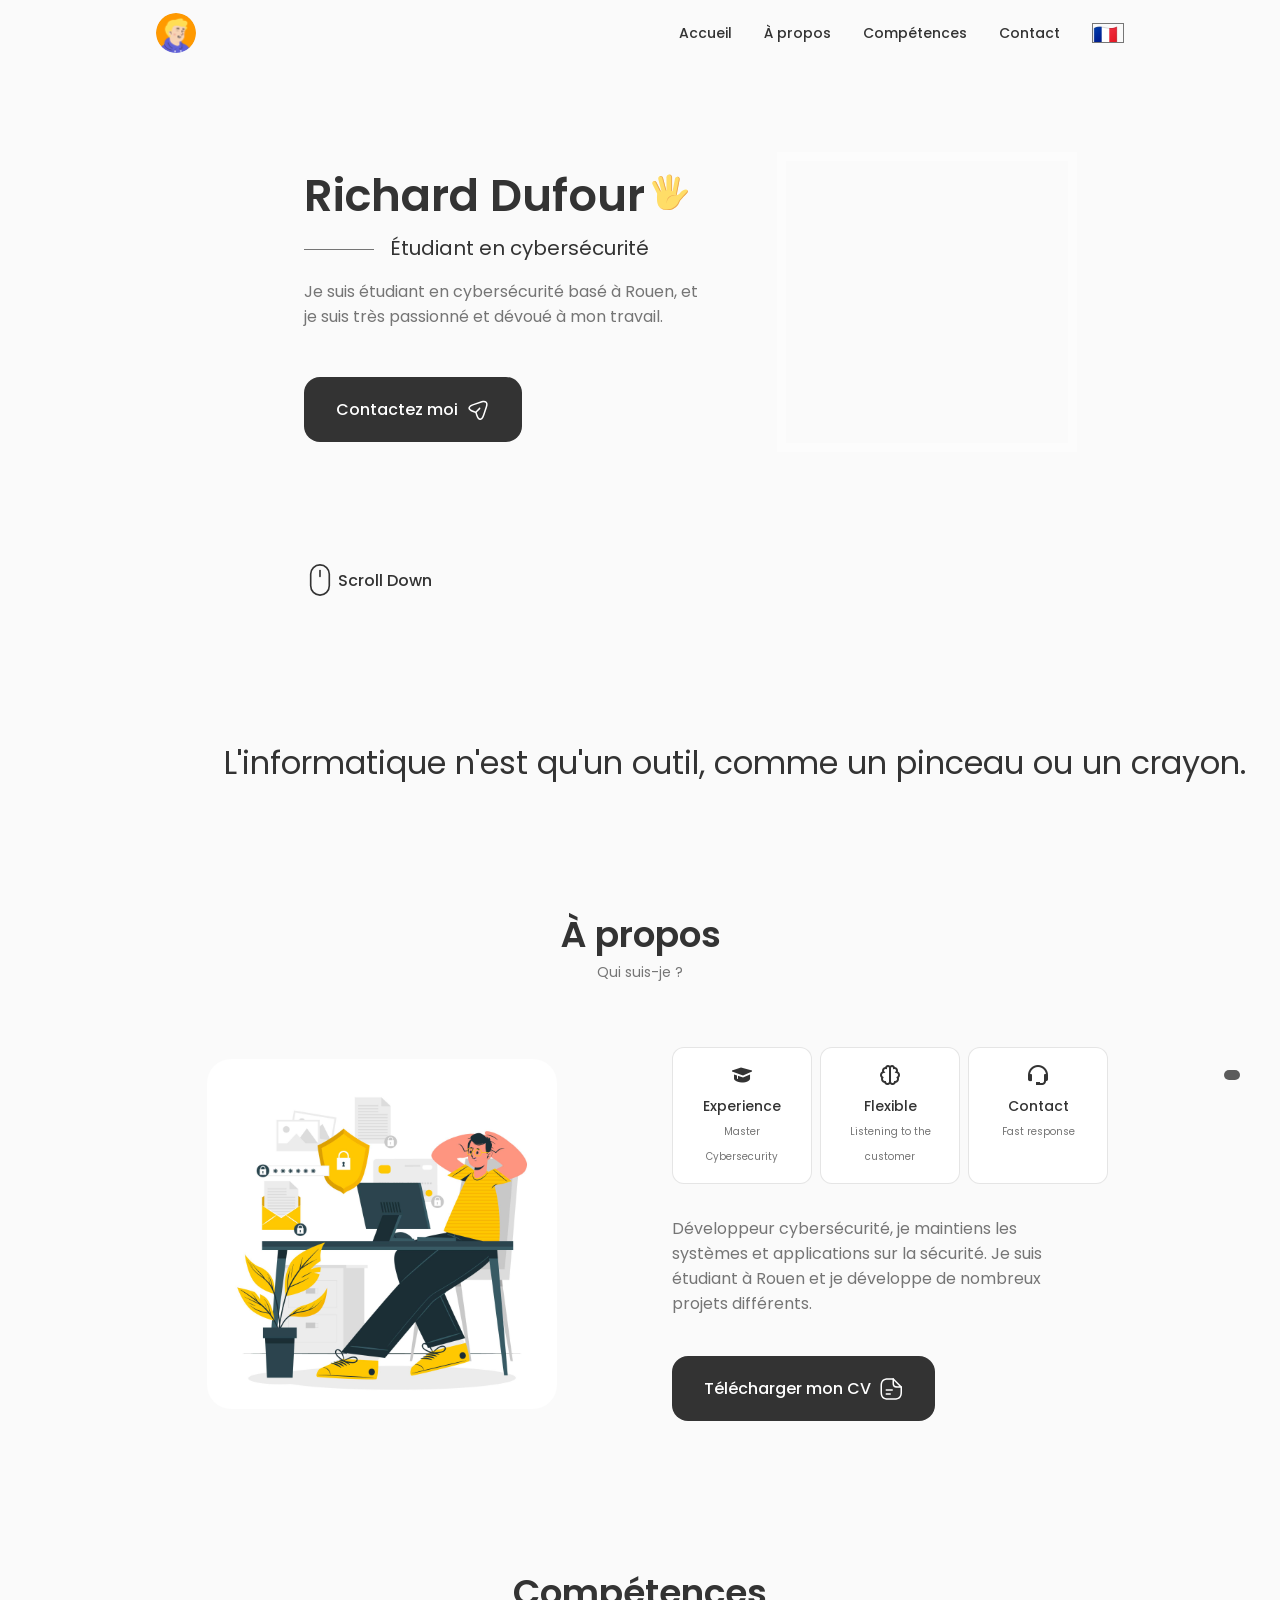
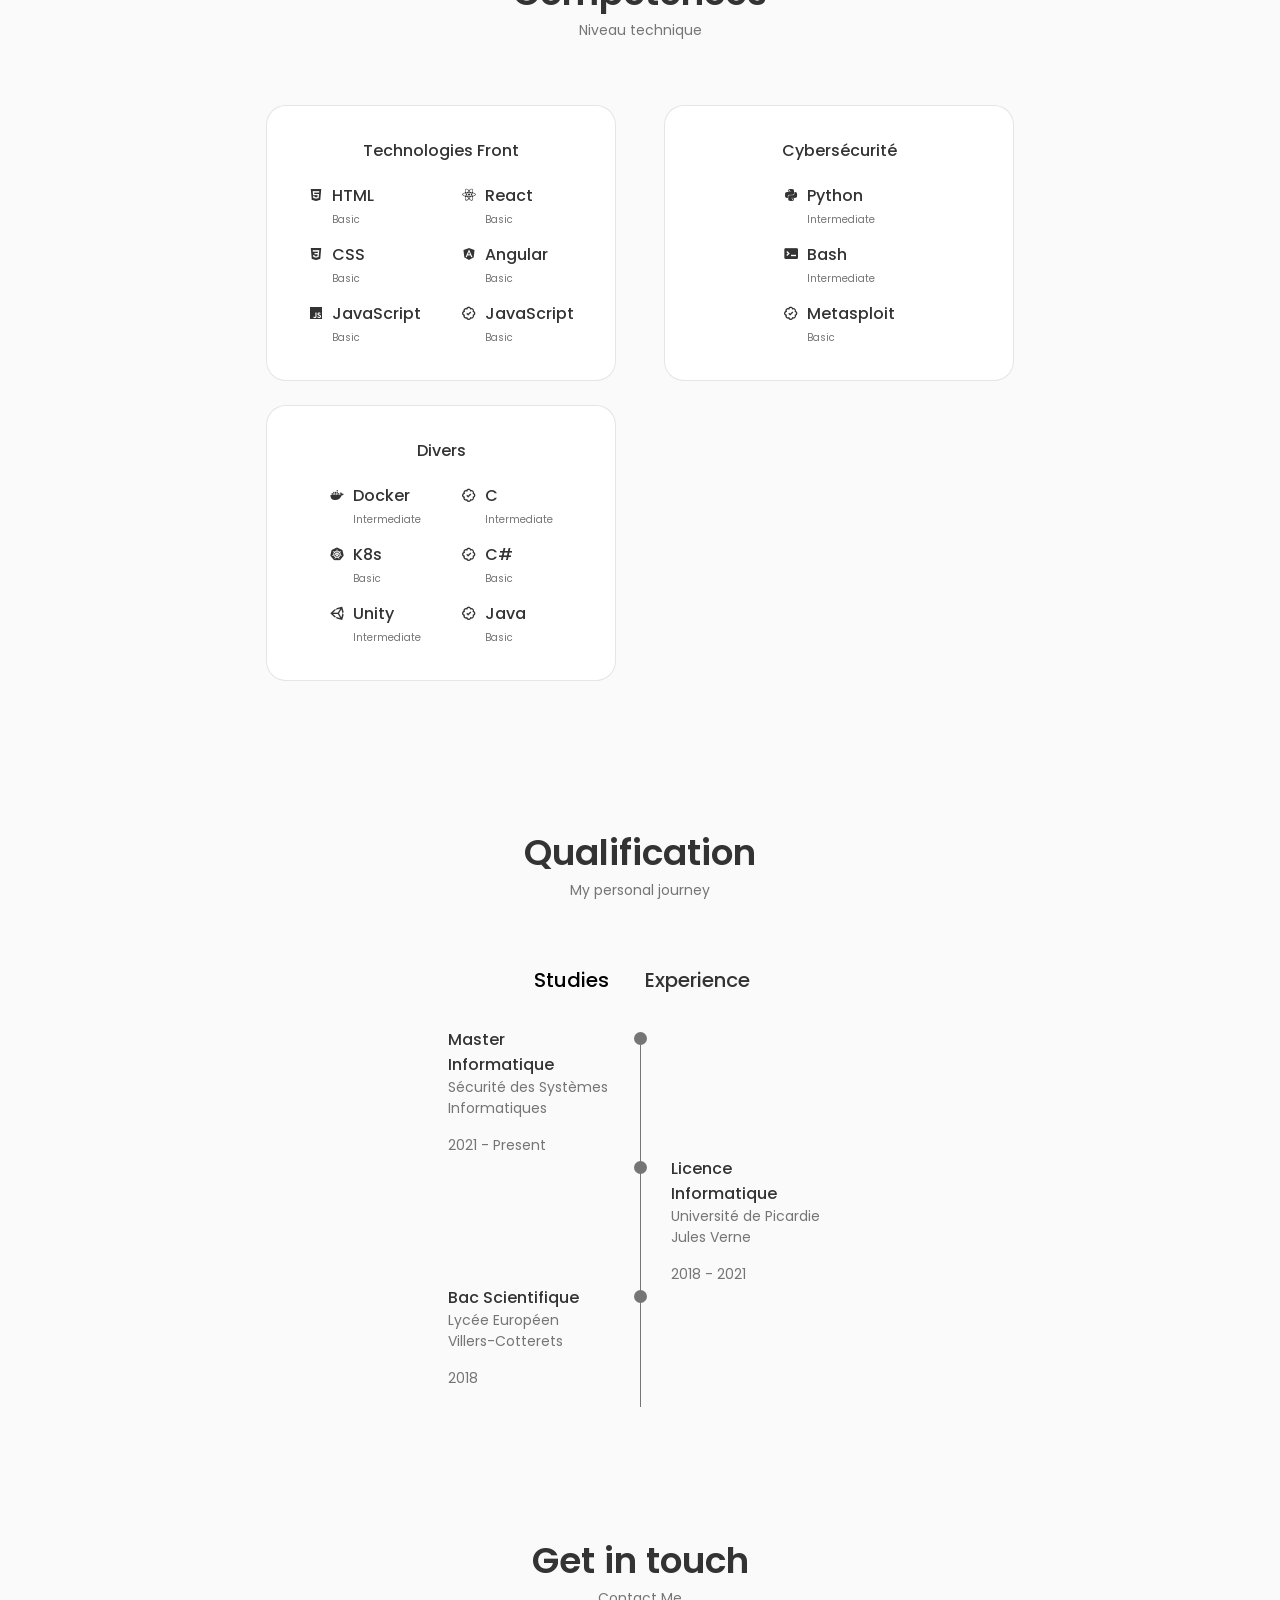
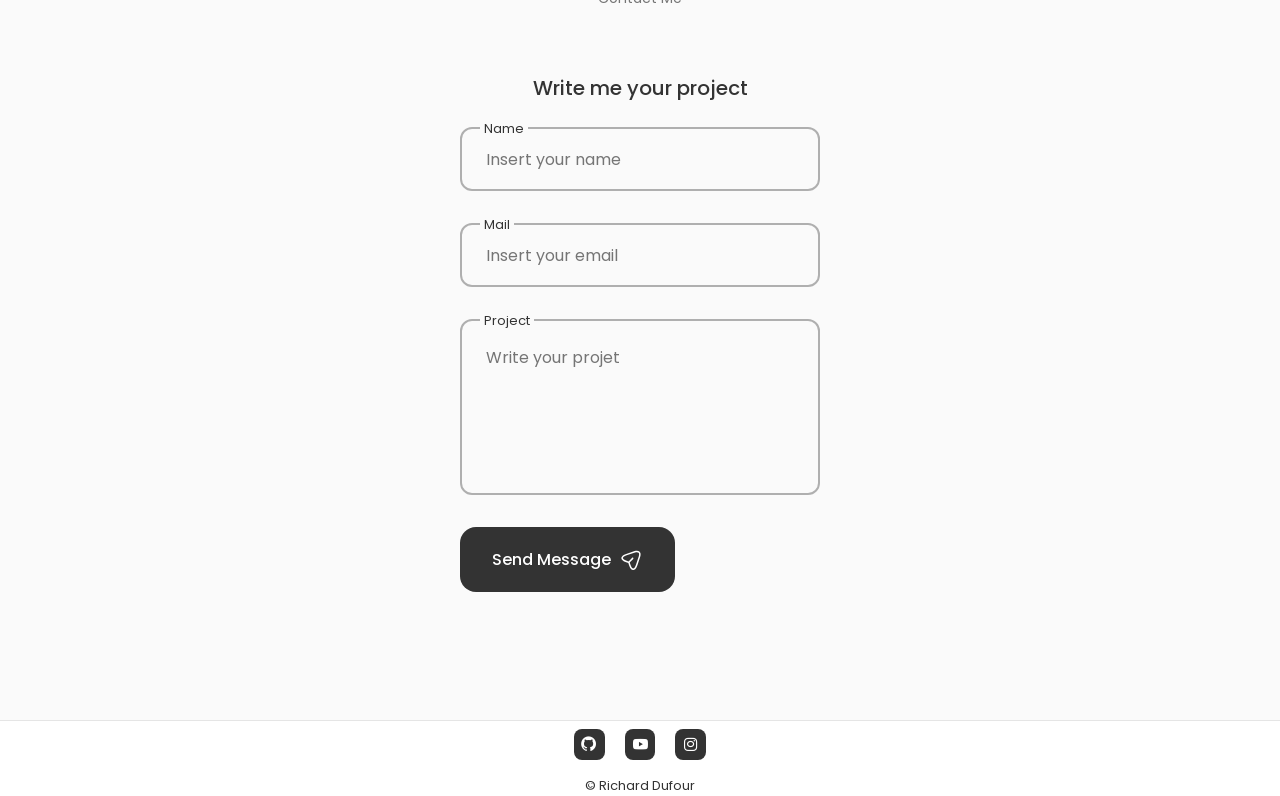
==== commit c7811008: "Updates" ====
--- a/index.html
+++ b/index.html
@@ -1 +1 @@
-<!doctype html><html lang="en"><head><meta charset="utf-8"/><link rel="icon" href="/icon.ico"/><meta http-equiv="X-UA-Compatible" content="IE=edge"/><meta name="viewport" content="width=device-width,initial-scale=1"/><link href="https://unpkg.com/boxicons@2.1.4/css/boxicons.min.css" rel="stylesheet"><link rel="stylesheet" href="https://unicons.iconscout.com/release/v4.0.0/css/line.css"><title>RD Website</title><script defer="defer" src="/static/js/main.7bf36037.js"></script><link href="/static/css/main.8709656c.css" rel="stylesheet"></head><body><div id="root"></div></body></html>+<!doctype html><html lang="en"><head><meta charset="utf-8"/><link rel="icon" href="/icon.ico"/><meta http-equiv="X-UA-Compatible" content="IE=edge"/><meta name="viewport" content="width=device-width,initial-scale=1"/><link href="https://unpkg.com/boxicons@2.1.4/css/boxicons.min.css" rel="stylesheet"><link rel="stylesheet" href="https://unicons.iconscout.com/release/v4.0.0/css/line.css"><title>RD Website</title><script defer="defer" src="/static/js/main.73f3f8cd.js"></script><link href="/static/css/main.8709656c.css" rel="stylesheet"></head><body><div id="root"></div></body></html>
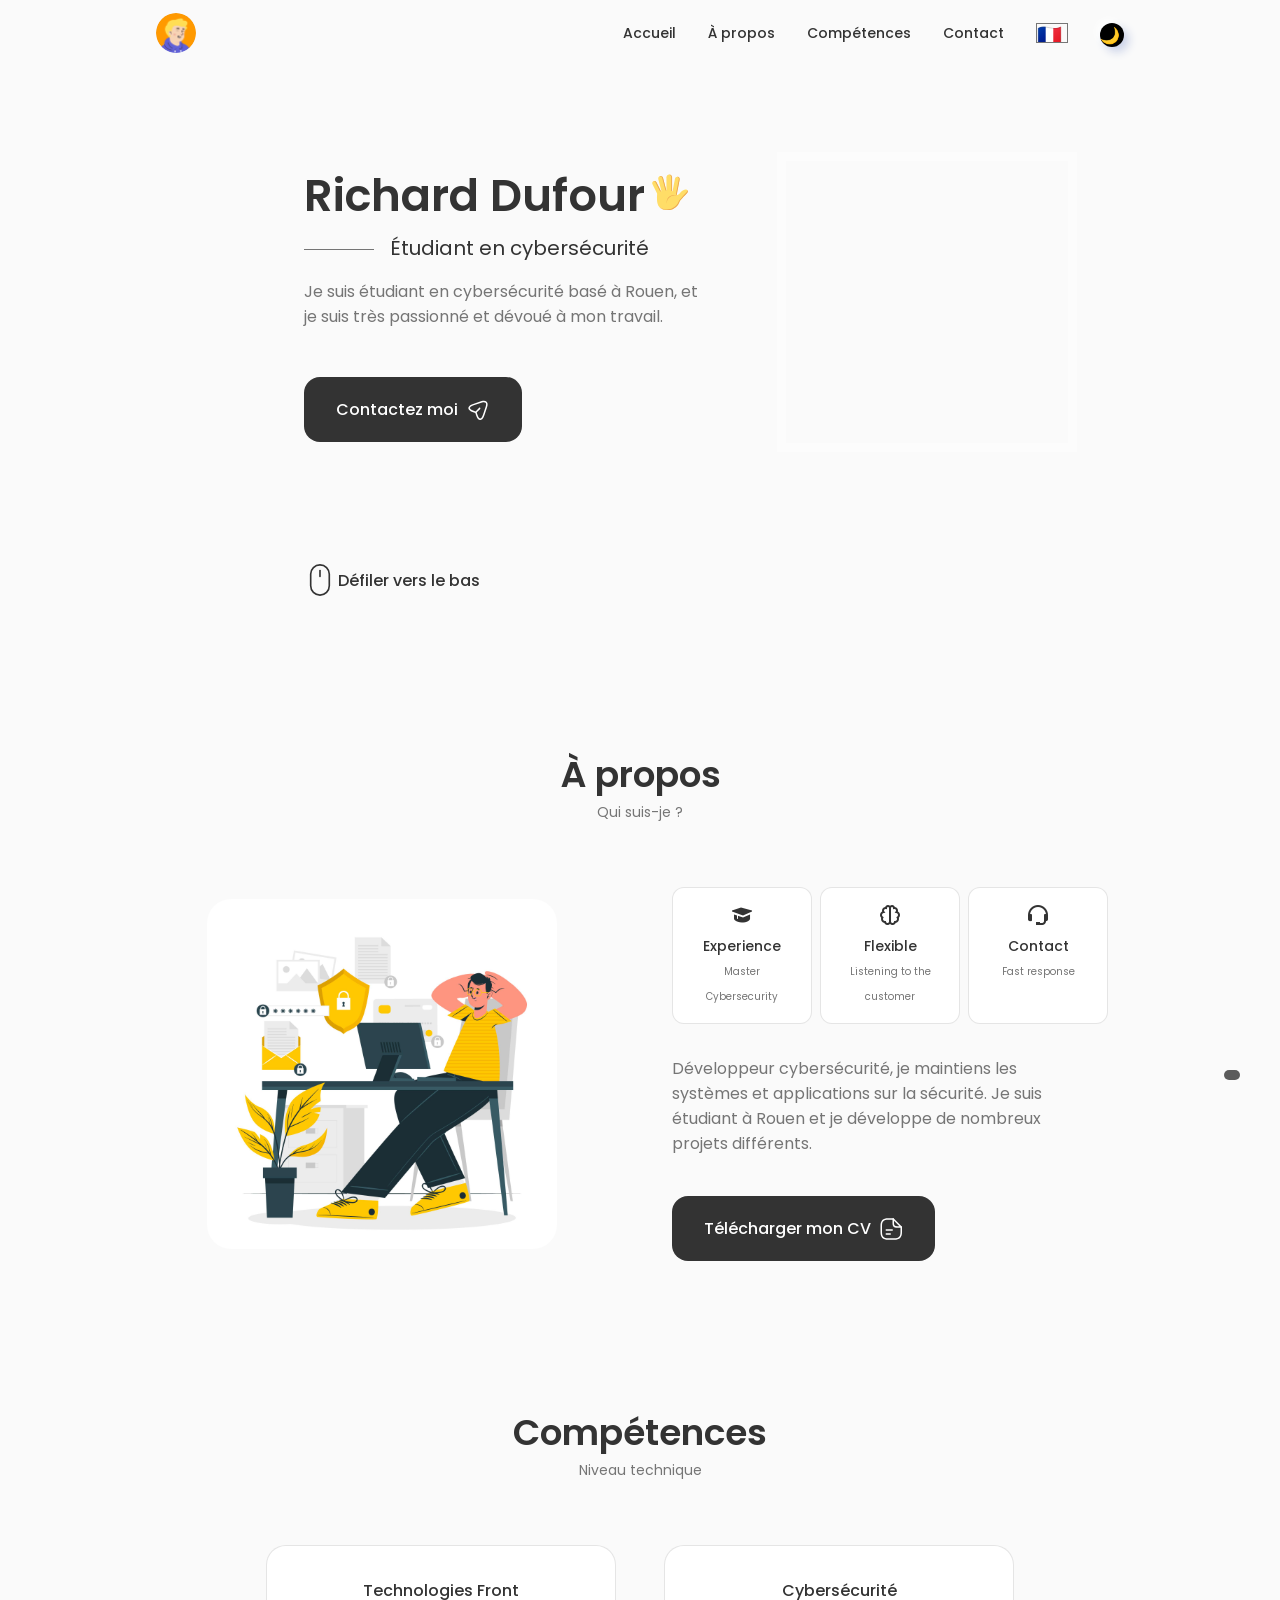
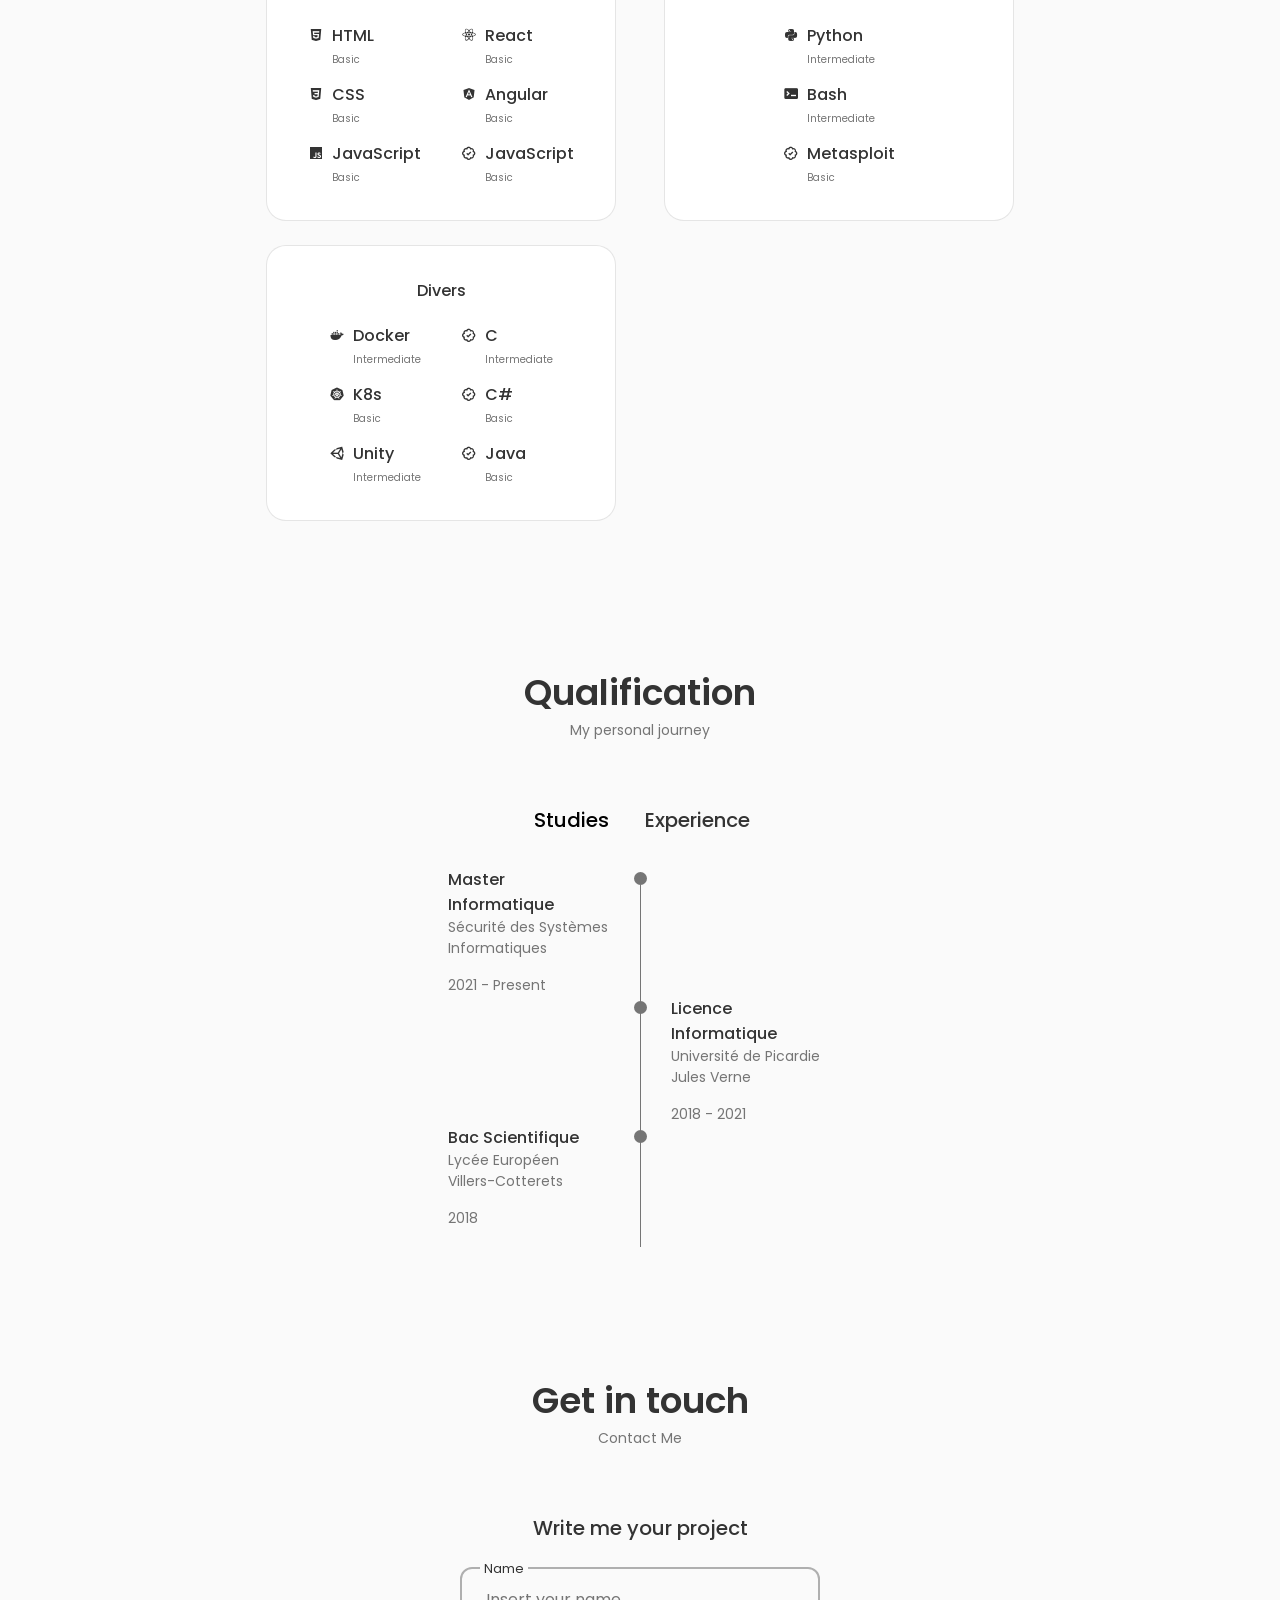
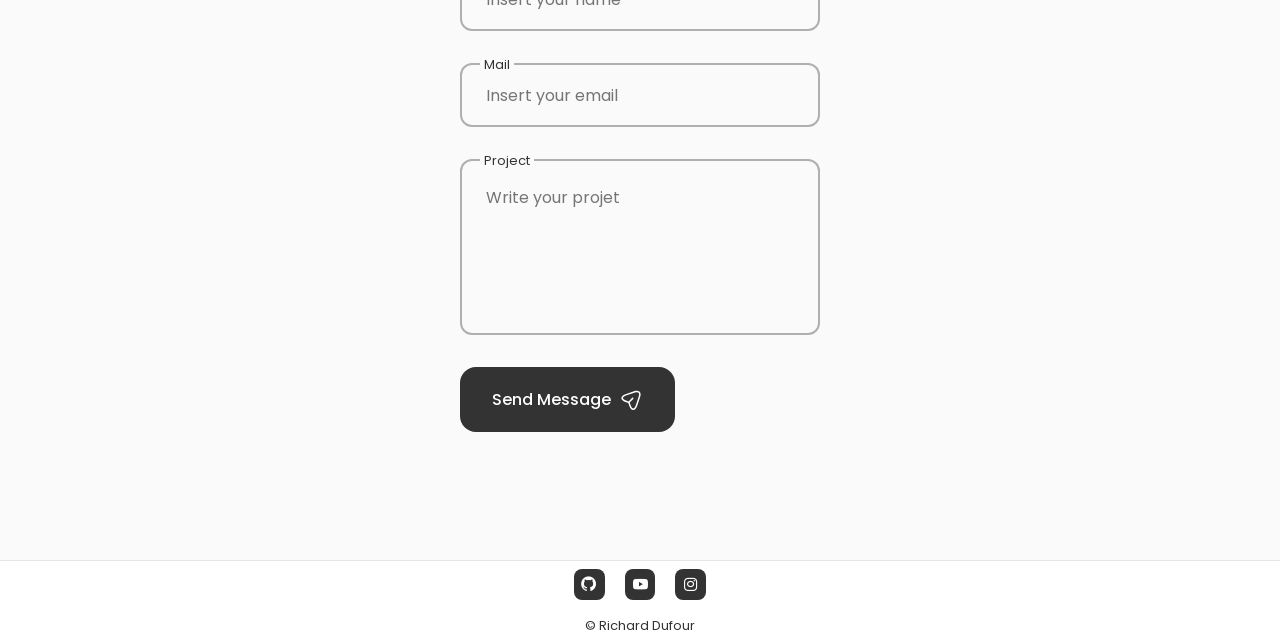
==== commit 2ecbf1bc: "Updates" ====
--- a/index.html
+++ b/index.html
@@ -1 +1 @@
-<!doctype html><html lang="en"><head><meta charset="utf-8"/><link rel="icon" href="/icon.ico"/><meta http-equiv="X-UA-Compatible" content="IE=edge"/><meta name="viewport" content="width=device-width,initial-scale=1"/><link href="https://unpkg.com/boxicons@2.1.4/css/boxicons.min.css" rel="stylesheet"><link rel="stylesheet" href="https://unicons.iconscout.com/release/v4.0.0/css/line.css"><title>RD Website</title><script defer="defer" src="/static/js/main.73f3f8cd.js"></script><link href="/static/css/main.8709656c.css" rel="stylesheet"></head><body><div id="root"></div></body></html>+<!doctype html><html lang="en"><head><meta charset="utf-8"/><link rel="icon" href="/icon.ico"/><meta http-equiv="X-UA-Compatible" content="IE=edge"/><meta name="viewport" content="width=device-width,initial-scale=1"/><link href="https://unpkg.com/boxicons@2.1.4/css/boxicons.min.css" rel="stylesheet"><link rel="stylesheet" href="https://unicons.iconscout.com/release/v4.0.0/css/line.css"><title>RD Website</title><script defer="defer" src="/static/js/main.bd55b126.js"></script><link href="/static/css/main.a87a2d0c.css" rel="stylesheet"></head><body><div id="root"></div></body></html>
--- a/static/css/main.a87a2d0c.css
+++ b/static/css/main.a87a2d0c.css
@@ -0,0 +1,2 @@
+@import url(https://fonts.googleapis.com/css2?family=Poppins:wght@400;500;600&display=swap);body{-webkit-font-smoothing:antialiased;-moz-osx-font-smoothing:grayscale;font-family:-apple-system,BlinkMacSystemFont,Segoe UI,Roboto,Oxygen,Ubuntu,Cantarell,Fira Sans,Droid Sans,Helvetica Neue,sans-serif;margin:0}code{font-family:source-code-pro,Menlo,Monaco,Consolas,Courier New,monospace}:root{--header-height:3rem;--hue:0;--sat:0%;--title-color:hsl(var(--hue),var(--sat),20%);--title-color-dark:hsl(var(--hue),var(--sat),0%);--text-color:hsl(var(--hue),var(--sat),46%);--body-color:hsl(var(--hue),var(--sat),98%);--container-color:#fff;--body-font:"Poppins",sans-serif;--big-font-size:3.5rem;--h1-font-size:2.25rem;--h2-font-size:1.5rem;--h3-font-size:1.25rem;--normal-font-size:1rem;--small-font-size:0.875rem;--smaller-font-size:0.813rem;--tiny-font-size:0.625rem;--font-normal:400;--font-medium:500;--font-semi-bold:600;--mb-0-25:0.25rem;--mb-0-5:0.5rem;--mb-0-75:0.75rem;--mb-1:1rem;--mb-1-5:1.5rem;--mb-2:2rem;--mb-2-5:2.5rem;--mb-3:3rem;--z-tooltip:10;--z-fixed:100;--z-modal:1000}@media screen and (max-width:992px){:root{--big-font-size:2.75rem;--h1-font-size:1.5rem;--h2-font-size:1.25rem;--h3-font-size:1rem;--normal-font-size:0.938rem;--small-font-size:0.813rem;--smaller-font-size:0.75rem}}*{box-sizing:border-box;margin:0;padding:0}html{scroll-behavior:smooth}body,button,input,textarea{font-family:Poppins,sans-serif;font-family:var(--body-font);font-size:1rem;font-size:var(--normal-font-size)}body{background-color:#fafafa;background-color:var(--body-color);color:#757575;color:var(--text-color)}h1,h2,h3{color:#333;color:var(--title-color);font-weight:600;font-weight:var(--font-semi-bold)}ul{list-style:none}a{text-decoration:none}button{border:none;cursor:pointer;outline:none}img{height:auto;max-width:100%}.section{padding:4rem 0 5rem}.section__title{color:#333;color:var(--title-color);font-size:2.25rem;font-size:var(--h1-font-size)}.section__subtitle{display:block;font-size:.875rem;font-size:var(--small-font-size);margin-bottom:4rem}.section__subtitle,.section__title{text-align:center}.container{margin-left:auto;margin-right:auto;max-width:968px}.grid{grid-gap:1.5rem;display:grid;gap:1.5rem}.button{background-color:#333;background-color:var(--title-color);border-radius:1rem;color:#fff;color:var(--container-color);display:inline-block;font-weight:500;font-weight:var(--font-medium);padding:1.25rem 2rem}.button:hover{background-color:#000;background-color:var(--title-color-dark)}.button__icon{margin-left:.5rem;margin-left:var(--mb-0-5)}.button--flex{align-items:center;display:inline-flex}@media screen and (max-width:992px){.container{margin-left:1.5rem;margin-left:var(--mb-1-5);margin-right:1.5rem;margin-right:var(--mb-1-5)}.button{padding:1rem 1.75rem}.button__icon{height:22px;width:22px}}@media screen and (max-width:768px){body{margin:0 0 3rem;margin:0 0 var(--header-height) 0}.section{padding:2rem 0 4rem}.section__subtitle{margin-bottom:3rem;margin-bottom:var(--mb-3)}}@media screen and (max-width:350px){:root{--big-font-size:2.25rem}.container{margin-left:1rem;margin-left:var(--mb-1);margin-right:1rem;margin-right:var(--mb-1)}}.header{background-color:var(--body-color);left:0;position:fixed;top:0;width:100%;z-index:var(--z-fixed)}.scroll-header{box-shadow:0 -1px 4px rgba(0,0,0,.15)}.nav{align-items:center;-webkit-column-gap:1rem;column-gap:1rem;display:flex;height:calc(var(--header-height) + 1.5rem);justify-content:space-between}.nav__logo,.nav__toggle{color:var(--title-color);font-weight:var(--font-medium)}.nav__logo img{width:40px}.nav__list{-webkit-column-gap:2rem;column-gap:2rem;display:flex}.nav__link{align-items:center;color:var(--title-color);display:flex;flex-direction:column;font-size:var(--small-font-size);font-weight:var(--font-medium);transition:.3s}.nav__close,.nav__icon,.nav__toggle{display:none}.active-link,.nav__link:hover{color:var(--title-color-dark)}@media screen and (max-width:768px){.header{border-top:1px solid hsla(0,2%,44%,.49)!important;bottom:0;top:auto}.nav{height:var(--header-height)}.nav__menu{background-color:var(--body-color);border-radius:1.5rem 1.5rem 0 0;bottom:-100%;box-shadow:0 -1px 4px rgba(0,0,0,.15);left:0;padding:2rem 1.5rem 4rem;position:fixed;transition:.3s;width:100%}.show-menu{bottom:0}.nav__list{grid-gap:2rem;display:grid;gap:2rem;grid-template-columns:repeat(3,1fr)}.nav__icon{font-size:1.2rem}.nav__close{bottom:.5rem;color:var(--title-color);cursor:pointer;font-size:1.5rem;position:absolute;right:1.3rem}.nav__close:hover{color:var(--title-color-dark)}.nav__toggle{cursor:pointer;font-size:1.1rem}.nav__close,.nav__icon,.nav__toggle{display:block}}@media screen and (max-width:350px){.nav__menu{padding:2rem .25rem 4rem}.nav__list{-webkit-column-gap:0;column-gap:0}}.lang__select{-webkit-appearance:none;appearance:none;background-color:var(--body-color);box-shadow:none!important;font-size:20px;height:20px;overflow:none;width:32px}@media screen and (max-width:768px){.lang__select{bottom:0;font-size:34px;height:42px;left:0;position:absolute;right:0;top:80%;width:42px}}:root{--primary-light:#8abdff;--primary:#6d5dfc;--primary-dark:#5b0eeb;--white:#fff;--greyLight-2:#c8d0e7;--greyDark:#9baacf}.switch input{display:none}.darkbutton{width:1.5rem}.darkbutton label{align-items:center;background:#000;border-radius:1.6rem;box-shadow:.3rem .3rem .6rem #c8d0e7,-.2rem -.2rem .5rem #fff;box-shadow:.3rem .3rem .6rem var(--greyLight-2),-.2rem -.2rem .5rem var(--white);cursor:pointer;display:flex;height:1.5rem;position:relative;width:100%}.darkbutton label:after{border-radius:50%;content:"";height:2.1rem;left:1rem;position:absolute;transition:all .4s ease;width:2.1rem}.darkbutton label:before{background:linear-gradient(330deg,#5b0eeb,#6d5dfc 50%,#8abdff);background:linear-gradient(330deg,var(--primary-dark) 0,var(--primary) 50%,var(--primary-light) 100%);border-radius:inherit;content:"";opacity:1;transition:all .4s ease}.switch input:checked~label:before{background:#fff;opacity:1}.home__container{row-gap:7rem}.home__content{align-items:center;-webkit-column-gap:2rem;column-gap:2rem;grid-template-columns:116px repeat(2,1fr);padding-top:5.5rem}.home__social{grid-row-gap:1rem;display:grid;grid-template-columns:-webkit-max-content;grid-template-columns:max-content;row-gap:1rem}.home__social-icon{color:var(--title-color);font-size:1.25rem}.home__social-icon:hover{color:var(--title-color-dark)}.home__title{font-size:2.8rem;margin-bottom:var(--mb-0-25)}.home__hand{height:38px;margin-left:.4rem;width:38px}.home__subtitle{font-size:var(--h3-font-size);font-weight:var(--font-normal);margin-bottom:var(--mb-1);padding-left:5.4rem;position:relative}.home__subtitle:before{background-color:var(--text-color);content:"";height:1px;left:0;position:absolute;top:1rem;width:70px}.home__description{margin-bottom:var(--mb-3);max-width:400px}.home__img{-webkit-animation:profile__animate 8s ease-in-out 1s infinite;animation:profile__animate 8s ease-in-out 1s infinite;background:url(/static/media/test.249091800371456c3251.png);background-position:50%;background-repeat:no-repeat;background-size:cover;box-shadow:inset 0 0 0 9px hsla(0,0%,100%,.3);height:300px;justify-self:center;order:1;width:300px}@-webkit-keyframes profile__animate{0%{border-radius:60% 40% 30% 70%/60% 30% 70% 40%}50%{border-radius:30% 60% 70% 40%/50% 60% 30% 60%}to{border-radius:60% 40% 30% 70%/60% 30% 70% 40%}}@keyframes profile__animate{0%{border-radius:60% 40% 30% 70%/60% 30% 70% 40%}50%{border-radius:30% 60% 70% 40%/50% 60% 30% 60%}to{border-radius:60% 40% 30% 70%/60% 30% 70% 40%}}.home__scroll{margin-left:9.25rem}.wheel{-webkit-animation:scroll 2s ease infinite;animation:scroll 2s ease infinite}@-webkit-keyframes scroll{0%{-webkit-transform:translateY(0);transform:translateY(0)}30%{-webkit-transform:translateY(3.75rem);transform:translateY(3.75rem)}}@keyframes scroll{0%{-webkit-transform:translateY(0);transform:translateY(0)}30%{-webkit-transform:translateY(3.75rem);transform:translateY(3.75rem)}}.home__scroll-name{color:var(--title-color);font-weight:var(--font-medium);margin-left:2px;margin-right:var(--mb-0-25)}.home__scroll-arrow{color:var(--title-color);font-size:1.25rem}@media screen and (max-width:992px){.home__content{-webkit-column-gap:1.25rem;column-gap:1.25rem;grid-template-columns:100px repeat(2,1fr)}.home__hand{height:26px;width:26px}.home__subtitle{margin-bottom:var(--mb-1);padding-left:3.75rem}.home__subtitle:before{top:.8rem;width:42px}.home__description{margin-bottom:var(--mb-2-5);max-width:none}.home__img{box-shadow:inset 0 0 0 8px hsla(0,0%,100%,.3);height:250px;width:250px}.home__scroll{margin-left:7.5rem}}@media screen and (max-width:768px){.home__content{grid-template-columns:.5fr 3fr;padding-top:3.5rem}.home__img{justify-self:auto;order:0}.home__data{grid-column:1/3}.home__img{box-shadow:inset 0 0 0 6px hsla(0,0%,100%,.3);height:200px;width:200px}.home__scroll{display:none}}@media screen and (max-width:350px){.home__img{height:180px;width:180px}.home__hand{height:22px;width:22px}}.about__container{align-items:center;-webkit-column-gap:4rem;column-gap:4rem;grid-template-columns:repeat(2,1fr)}.about__img{border-radius:1.5rem;justify-self:center;width:350px}.about__info{gap:.5rem;grid-template-columns:repeat(3,140px);margin-bottom:var(--mb-2)}.about__box{background-color:var(--container-color);border:1px solid rgba(0,0,0,.1);border-radius:.75rem;padding:1rem 1.25rem;text-align:center}.about__icon{color:var(--title-color);font-size:1.5rem;margin-bottom:var(--mb-0-5)}.about__title{font-size:var(--small-font-size);font-weight:var(--font-medium)}.about__subtitle{font-size:var(--tiny-font-size)}.about__description{margin-bottom:var(--mb-2-5);padding:0 4rem 0 0}@media screen and (max-width:992px){.about__container{grid-template-columns:1fr;row-gap:2.5rem}.about__img{width:220px}.about__box{padding:.75rem .5rem}.about__data{text-align:center}.about__info{justify-content:center}.about__description{margin-bottom:2rem;padding:0 5rem}}@media screen and (max-width:576px){.about__info{grid-template-columns:repeat(3,1fr)}.about__description{padding:0}}@media screen and (max-width:350px){.about__info{grid-template-columns:repeat(2,1fr)}}.skills__container{-webkit-column-gap:3rem;column-gap:3rem;grid-template-columns:repeat(2,350px);justify-content:center}.skills__content{background-color:var(--container-color);border:1px solid rgba(0,0,0,.1);border-radius:1.25rem;padding:2rem 4rem}.skills__title{font-size:var(--normal-font-size);font-weight:var(--font-medium);margin-bottom:var(--mb-1-5);text-align:center}.skills__box{-webkit-column-gap:2.5rem;column-gap:2.5rem;display:flex;justify-content:center}.skills__group{grid-row-gap:1rem;align-items:flex-start;display:grid;row-gap:1rem}.skills__data{-webkit-column-gap:.5rem;column-gap:.5rem;display:flex}.skills .bx{color:var(--title-color);font-size:1rem}.skills__name{font-size:var(--normal-font-size);font-weight:var(--font-medium);line-height:18px}.skills__level{font-size:var(--tiny-font-size)}@media screen and (max-width:992px){.skills__container{grid-template-columns:-webkit-max-content;grid-template-columns:max-content;row-gap:2rem}}@media screen and (max-width:576px){.skills__container{grid-template-columns:1fr}.skills__content{padding:1.5rem}}@media screen and (max-width:350px){.skills__box{-webkit-column-gap:1.25rem;column-gap:1.25rem}.skills__name{font-size:var(--small-font-size)}}.qualification__container{max-width:768px}.qualification__tabs{display:flex;justify-content:center;margin-bottom:var(--mb-2)}.qualification__button{color:var(--title-color);cursor:pointer;font-size:var(--h3-font-size);font-weight:var(--font-medium);margin:0 var(--mb-1)}.qualification__button:hover{box-shadow:0 4px 2px -2px #000;color:var(--title-color-dark)}.qualification__icon{font-size:1.8rem;margin-right:var(--mb-0-25)}.qualification__active{color:var(--title-color-dark)}.qualification__sections{display:grid;grid-template-columns:.5fr;justify-content:center}.qualification__content{display:none}.qualification__content-active{display:block}.qualification__data{grid-column-gap:1.5rem;-webkit-column-gap:1.5rem;column-gap:1.5rem;display:grid;grid-template-columns:1fr -webkit-max-content 1fr;grid-template-columns:1fr max-content 1fr}.qualification__title{font-size:var(--normal-font-size);font-weight:var(--font-medium)}.qualification__subtitle{display:inline-block;margin-bottom:var(--mb-1)}.qualification__calender,.qualification__subtitle{font-size:var(--small-font-size)}.qualification__rounder{background-color:var(--text-color);border-radius:50%;display:inline-block;height:13px;width:13px}.qualification__line{background-color:var(--text-color);display:block;height:100%;-webkit-transform:translate(6px,-7px);transform:translate(6px,-7px);width:1px}@media screen and (max-width:992px){.qualification__container{margin-left:auto;margin-right:auto}}@media screen and (max-width:768px){.qualification__container{margin-left:var(--mb-1-5);margin-right:var(--mb-1-5)}}@media screen and (max-width:576px){.qualification__sections{grid-template-columns:none}.qualification__button{margin:0 var(--mb-0-75)}}@media screen and (max-width:350px){.qualification__data{gap:.5rem}}.contact__container{-webkit-column-gap:6rem;column-gap:6rem;grid-template-columns:repeat(1,-webkit-max-content);grid-template-columns:repeat(1,max-content);justify-content:center;padding-bottom:3rem}.contact__title{font-size:var(--h3-font-size);font-weight:var(--font-medium);margin-bottom:var(--mb-1-5);text-align:center}.contact__info{grid-row-gap:1rem;display:grid;grid-template-columns:300px;row-gap:1rem}.contact__card{background-color:var(--container-color);border:1px solid rgba(0,0,0,.1);border-radius:.75rem;padding:1rem;text-align:center}.contact__card-icon{color:var(--title-color);font-size:2rem;margin-bottom:var(--mb-0-25)}.contact__card-data,.contact__card-title{font-size:var(--small-font-size)}.contact__card-title{font-weight:var(--font-medium)}.contact__card-data{display:block;margin-bottom:var(--mb-0-75)}.contact__button{align-items:center;color:var(--text-color);-webkit-column-gap:.25rem;column-gap:.25rem;display:inline-block;font-size:var(--small-font-size);justify-content:center}.contact__button-icon{font-size:1rem;transition:.3s}.contact__button:hover .contact__button-icon{-webkit-transform:translate(.25rem);transform:translate(.25rem)}.contact__form{width:360px}.contact__form-div{height:4rem;margin-bottom:var(--mb-2);position:relative}.contact__form-input{background:none;border:2px solid rgba(0,0,0,.3);border-radius:.75rem;color:var(--text-color);height:100%;left:0;outline:none;padding:1.5rem;position:absolute;top:0;width:100%;z-index:1}.contact__form-tag{background-color:var(--body-color);color:var(--title-color);font-size:var(--smaller-font-size);left:1.25rem;padding:.25rem;position:absolute;top:-.75rem;z-index:10}.contact__form-area{height:11rem}.contact__form-area textarea{resize:none}@media screen and (max-width:992px){.contact__container{-webkit-column-gap:3rem;column-gap:3rem}}@media screen and (max-width:768px){.contact__container{grid-template-columns:1fr;row-gap:3rem}.contact__info{justify-content:center}.contact__form{margin:0 auto}}@media screen and (max-width:576px){.contact__info{grid-template-columns:1fr}.contact__form{width:100%}}.footer{background-color:var(--container-color);border-top:1px solid rgba(0,0,0,.1)}.footer__container{padding:.5rem 0 0}.footer__link,.footer__title{color:var(--title-color)}.footer__title{margin-bottom:var(--mb-2);text-align:center}.footer__link:hover{color:var(--title-color-dark)}.footer__list{-webkit-column-gap:1.5rem;column-gap:1.5rem;margin-bottom:var(--mb-2)}.footer__list,.footer__social{display:flex;justify-content:center}.footer__social{-webkit-column-gap:1.25rem;column-gap:1.25rem}.footer__social-link{background-color:var(--title-color);border-radius:.5rem;color:var(--container-color);display:inline-flex;font-size:1.125rem;padding:.4rem}.footer__social-link:hover{background-color:var(--title-color-dark)}.footer__copy{color:var(--title-color);display:block;font-size:var(--smaller-font-size);margin-top:1rem;text-align:center}@media screen and (max-width:992px){.footer__social-link{border-radius:.25rem;font-size:1rem;padding:.25rem}}.scrollup{background-color:var(--title-color);border-radius:.4rem;bottom:-20%;opacity:.8;padding:.3rem .5rem;position:fixed;right:2.5rem;transition:.4s;z-index:var(--z-tooltip)}.scrollup__icon{color:var(--container-color);font-size:1.5rem}.scrollup:hover{background-color:var(--title-color-dark)}.show-scroll{bottom:3rem}@media screen and (max-width:992px){.scrollup{padding:.25rem .4rem;right:1.5rem}.scrollup__icon{font-size:1.25rem}}@media screen and (max-width:768px){.show-scroll{bottom:4rem}}@media screen and (max-width:350px){.scrollup{right:1rem}}
+/*# sourceMappingURL=main.a87a2d0c.css.map*/
